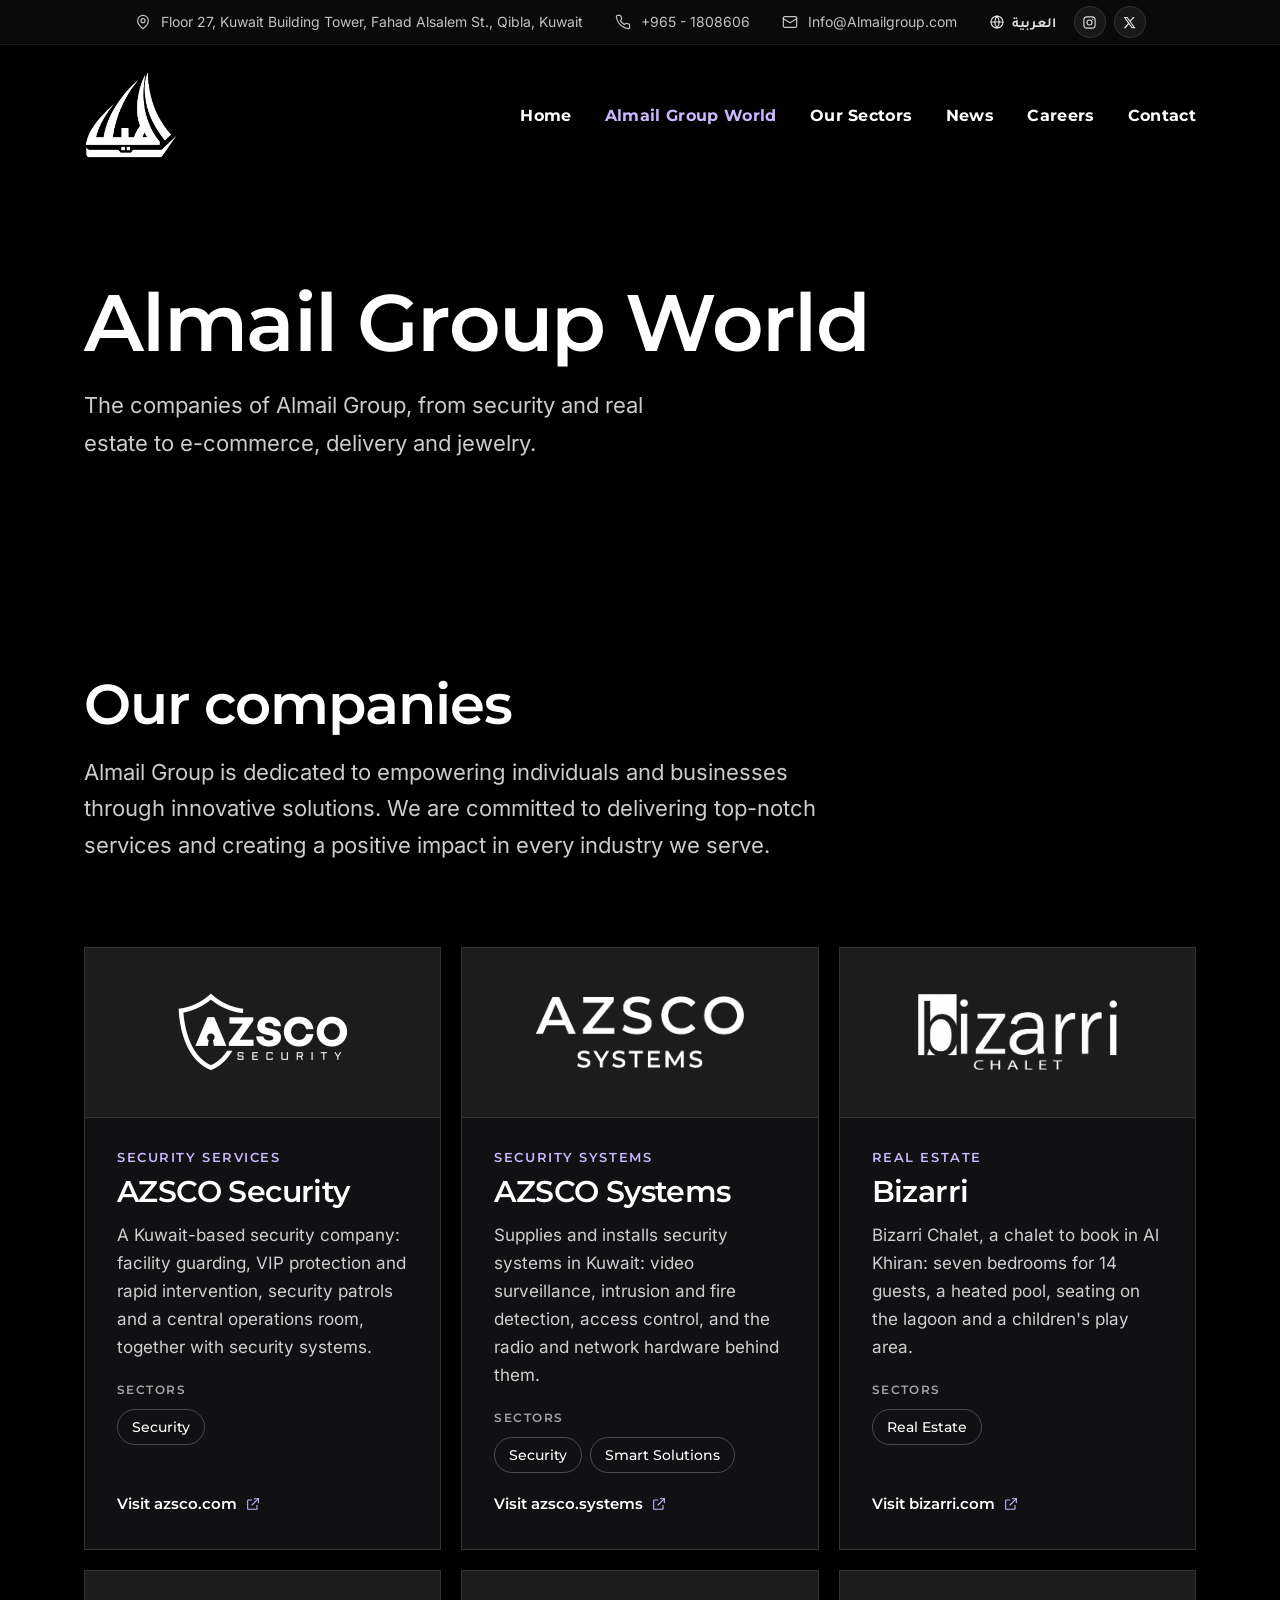
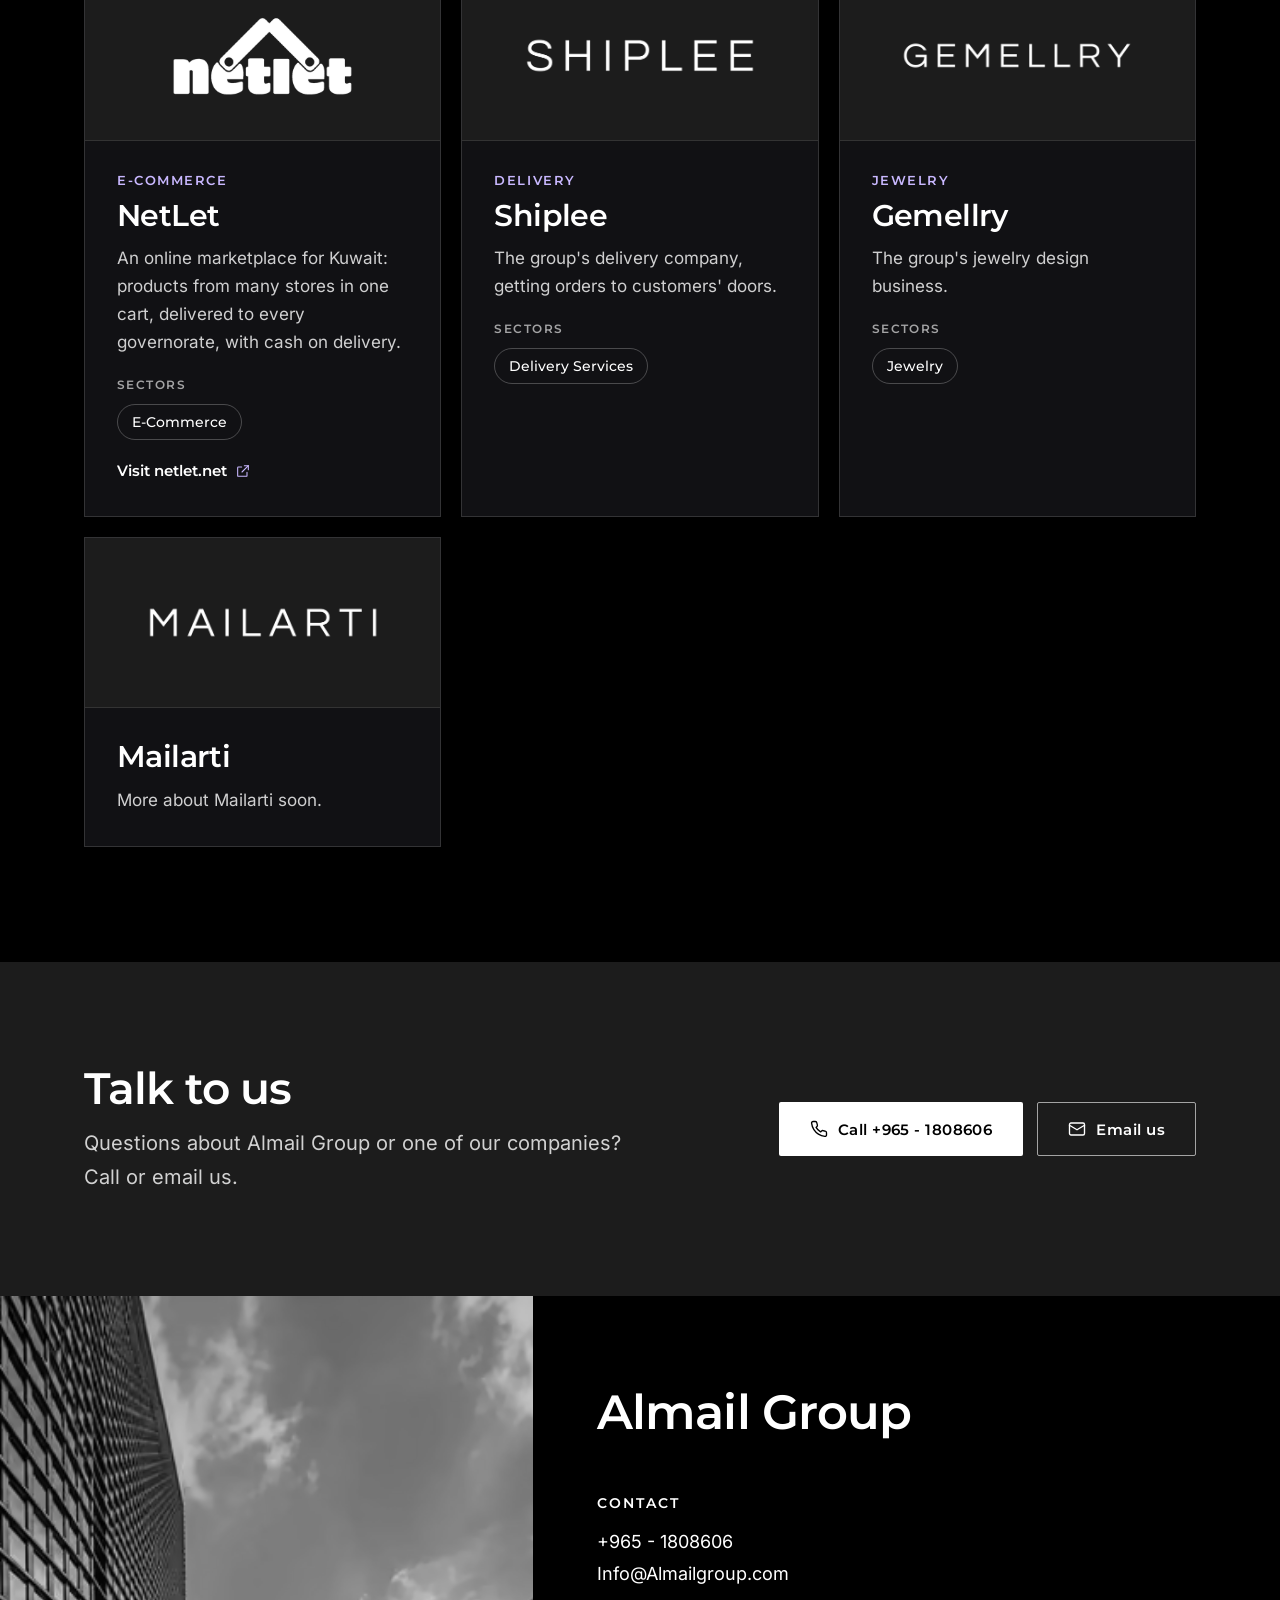
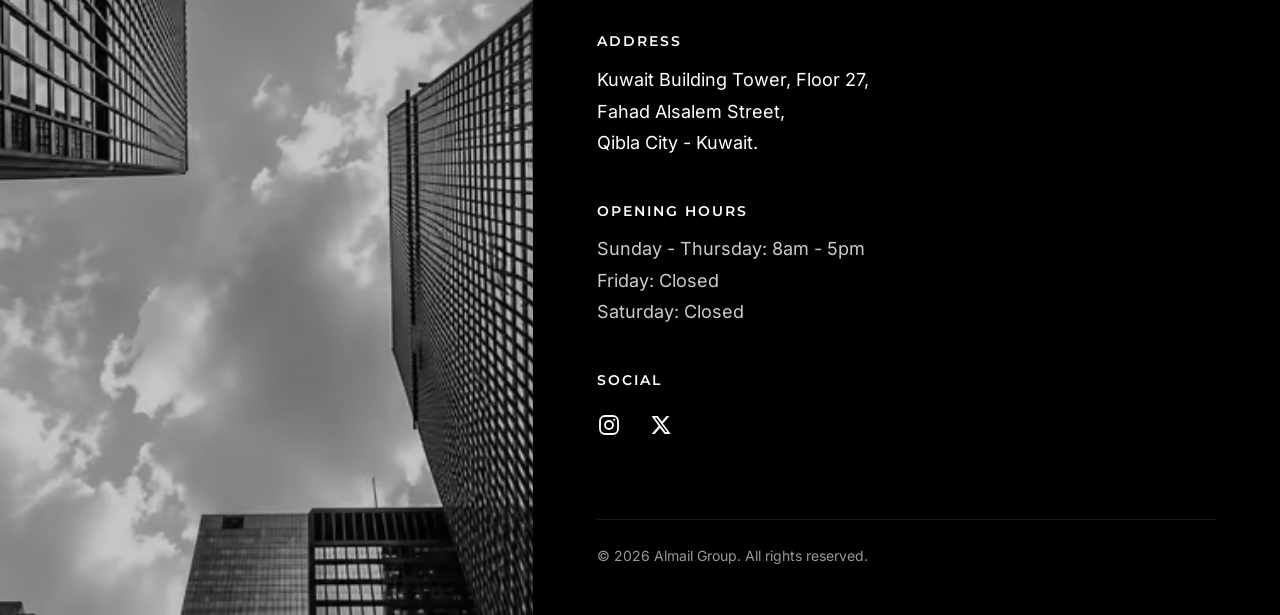
==== almail-group-world/index.html @ bdf28551 "Make the Our Clients background black The logos sat on a charcoal band under a black heading; the ba" ====
<!DOCTYPE html>
<html lang="en">
<head>
<meta charset="utf-8">
<meta name="viewport" content="width=device-width, initial-scale=1">
<title>Almail Group World | Almail Group</title>
<meta name="description" content="The companies of Almail Group: AZSCO Security, AZSCO Systems, Bizarri, NetLet, Shiplee, Gemellry and Mailarti.">
<meta name="theme-color" content="#000000">
<link rel="canonical" href="https://www.almailgroup.com/almail-group-world/">
<link rel="alternate" hreflang="en" href="https://www.almailgroup.com/almail-group-world/">
<link rel="alternate" hreflang="ar" href="https://www.almailgroup.com/ar/almail-group-world/">
<link rel="alternate" hreflang="x-default" href="https://www.almailgroup.com/almail-group-world/">
<meta property="og:type" content="website">
<meta property="og:site_name" content="Almail Group">
<meta property="og:locale" content="en_US">
<meta property="og:locale:alternate" content="ar_KW">
<meta property="og:title" content="Almail Group World | Almail Group">
<meta property="og:description" content="The companies of Almail Group: AZSCO Security, AZSCO Systems, Bizarri, NetLet, Shiplee, Gemellry and Mailarti.">
<meta property="og:url" content="https://www.almailgroup.com/almail-group-world/">
<meta property="og:image" content="https://www.almailgroup.com/assets/img/og-share.jpg?v=f45fd65ebc">
<meta property="og:image:width" content="1200">
<meta property="og:image:height" content="630">
<meta name="twitter:card" content="summary_large_image">
<link rel="icon" type="image/png" sizes="32x32" href="/assets/img/favicon-32.png?v=187c327753">
<link rel="icon" type="image/png" sizes="192x192" href="/assets/img/favicon-192.png?v=b509cb3de9">
<link rel="apple-touch-icon" href="/assets/img/apple-touch-icon.png?v=9ba8148e47">
<link rel="preload" href="/assets/fonts/inter-latin.woff2?v=c0815e503a" as="font" type="font/woff2" crossorigin>
<link rel="preload" href="/assets/fonts/montserrat-latin.woff2?v=a5ec54920b" as="font" type="font/woff2" crossorigin>
<link rel="preload" as="image" type="image/avif" href="/assets/img/photos/about-curved-facade.avif?v=4cd2d05be9" imagesrcset="/assets/img/photos/about-curved-facade-960.avif?v=4e6f09b648 960w, /assets/img/photos/about-curved-facade.avif?v=4cd2d05be9 1672w" imagesizes="100vw" media="not all and (max-width: 640px) and (orientation: portrait)" fetchpriority="high">
<link rel="preload" as="image" type="image/avif" href="/assets/img/photos/about-curved-facade-portrait.avif?v=c316072804" media="(max-width: 640px) and (orientation: portrait)" fetchpriority="high">
<style>
@font-face {
font-family: "Inter";
src: url(/assets/fonts/inter-latin.woff2?v=c0815e503a) format("woff2");
font-weight: 400 600;
font-display: swap;
}
@font-face {
font-family: "Montserrat";
src: url(/assets/fonts/montserrat-latin.woff2?v=a5ec54920b) format("woff2");
font-weight: 100 900;
font-display: swap;
}
@font-face {
font-family: "Inter Fallback";
src: local("Arial"), local("ArialMT"), local("Liberation Sans");
size-adjust: 107.48%;
ascent-override: 90.13%;
descent-override: 22.44%;
line-gap-override: 0%;
}
@font-face {
font-family: "Montserrat Fallback";
src: local("Arial"), local("ArialMT"), local("Liberation Sans");
font-weight: 100 500;
size-adjust: 113.5%;
ascent-override: 85.29%;
descent-override: 22.11%;
line-gap-override: 0%;
}
@font-face {
font-family: "Montserrat Fallback";
src: local("Arial Bold"), local("Arial-BoldMT"), local("Liberation Sans Bold");
font-weight: 600 900;
size-adjust: 107.53%;
ascent-override: 90.02%;
descent-override: 23.34%;
line-gap-override: 0%;
}
@font-face {
font-family: "Cairo";
src: url(/assets/fonts/cairo-arabic.woff2?v=714d40cf07) format("woff2");
font-weight: 200 1000;
font-display: swap;
unicode-range: U+0600-06FF, U+0750-077F, U+0870-08FF, U+200C-200E, U+2010-2011, U+204F, U+2E41, U+FB50-FDFF, U+FE70-FEFC;
}
@font-face {
font-family: "Tajawal";
src: url(/assets/fonts/tajawal-arabic-400.woff2?v=86dcc0150b) format("woff2");
font-weight: 400;
font-display: swap;
unicode-range: U+0600-06FF, U+0750-077F, U+0870-08FF, U+200C-200E, U+2010-2011, U+204F, U+2E41, U+FB50-FDFF, U+FE70-FEFC;
}
@font-face {
font-family: "Tajawal";
src: url(/assets/fonts/tajawal-arabic-700.woff2?v=18fca0c18f) format("woff2");
font-weight: 700;
font-display: swap;
unicode-range: U+0600-06FF, U+0750-077F, U+0870-08FF, U+200C-200E, U+2010-2011, U+204F, U+2E41, U+FB50-FDFF, U+FE70-FEFC;
}
:root {
--black: #000;
--ink: #0a0a0a;
--charcoal: #1c1c1c;
--white: #fff;
--soft: rgba(255, 255, 255, .8);
--lavender: #c9b8ff;
--card: #111114;
--line: rgba(255, 255, 255, .14);
--font-head: "Montserrat", "Montserrat Fallback", "Helvetica Neue", Helvetica, Arial, sans-serif;
--font-nav: var(--font-head);
--font-body: "Inter", "Inter Fallback", "Helvetica Neue", Helvetica, Arial, sans-serif;
--h1: clamp(50px, 9vw, 80px);
--h2: clamp(36px, 6vw, 56px);
--wrap: 1240px;
--gutter: clamp(20px, 5vw, 64px);
--section: clamp(88px, 12vw, 150px);
--ease: cubic-bezier(.2, .7, .2, 1);
}
html[lang="ar"] {
--font-head: "Cairo", "Montserrat", "Montserrat Fallback", Tahoma, "Geeza Pro", sans-serif;
--font-body: "Tajawal", "Inter", "Inter Fallback", Tahoma, "Geeza Pro", sans-serif;
}
*, *::before, *::after { box-sizing: border-box; }
html {
-webkit-text-size-adjust: 100%;
scroll-behavior: smooth;
scroll-padding-top: 80px;
}
body {
margin: 0;
background: var(--black);
color: var(--white);
font: 400 20px/1.7 var(--font-body);
-webkit-font-smoothing: antialiased;
-moz-osx-font-smoothing: grayscale;
}
img { display: block; max-width: 100%; height: auto; }
picture { display: contents; }
a, button { -webkit-tap-highlight-color: rgba(201, 184, 255, .2); }
h1, h2, h3 {
margin: 0;
font-family: var(--font-head);
font-weight: 600;
line-height: 1.12;
letter-spacing: -.02em;
}
h1, h2 { text-wrap: balance; }
h1 { font-size: var(--h1); }
h2 { font-size: var(--h2); }
p { margin: 0; }
a { color: inherit; }
ul { margin: 0; padding: 0; list-style: none; }
address { font-style: normal; }
:focus-visible { outline: 2px solid var(--lavender); outline-offset: 4px; }
.wrap {
width: 100%;
max-width: var(--wrap);
margin-inline: auto;
padding-inline: var(--gutter);
}
.skip-link {
position: absolute;
inset-inline-start: 16px;
top: -60px;
z-index: 100;
padding: 10px 16px;
background: var(--white);
color: var(--black);
font: 600 14px var(--font-nav);
text-decoration: none;
}
.skip-link:focus { top: 16px; }
.has-bg { position: relative; isolation: isolate; overflow: hidden; }
.bg { position: absolute; inset: 0; z-index: -2; }
.bg img { width: 100%; height: 100%; object-fit: cover; }
.has-bg::before {
content: "";
position: absolute;
inset: 0;
z-index: -1;
background: rgba(0, 0, 0, var(--overlay, .6));
}
.site-header {
position: absolute;
top: 0;
left: 0;
right: 0;
z-index: 20;
}
.topbar {
background: var(--ink);
border-bottom: 1px solid rgba(255, 255, 255, .08);
font-size: 14px;
color: rgba(255, 255, 255, .75);
}
.topbar-inner { display: flex; align-items: center; justify-content: center; gap: 32px; min-height: 44px; }
.topbar-contact { display: flex; align-items: center; gap: 32px; }
.topbar-contact li { display: flex; align-items: center; gap: 10px; white-space: nowrap; }
.topbar-contact svg { flex-shrink: 0; width: 16px; height: 16px; }
.topbar-contact a { color: inherit; text-decoration: none; transition: color .25s var(--ease); }
.tb-short { display: none; }
.topbar-social { display: flex; gap: 8px; }
.topbar-social a {
display: inline-flex;
align-items: center;
justify-content: center;
width: 32px;
height: 32px;
border: 1px solid rgba(255, 255, 255, .1);
border-radius: 50%;
background: rgba(255, 255, 255, .06);
color: rgba(255, 255, 255, .85);
transition: color .25s var(--ease), border-color .25s var(--ease);
}
.topbar-social svg { width: 15px; height: 15px; }
.topbar-end { display: flex; align-items: center; gap: 18px; }
.lang-link {
display: inline-flex;
align-items: center;
gap: 7px;
min-height: 32px;
font: 600 14px/1 var(--font-nav);
color: rgba(255, 255, 255, .85);
text-decoration: none;
transition: color .25s var(--ease);
}
.lang-link svg { width: 16px; height: 16px; }
.lang-link[lang="ar"],
.m-lang[lang="ar"],
.not-found-ar { font-family: "Tajawal", Tahoma, "Geeza Pro", sans-serif; }
.header-inner { display: flex; align-items: center; justify-content: space-between; gap: 32px; padding-block: 26px; }
.site-header.is-stuck {
position: fixed;
background: rgba(8, 8, 10, .96);
border-bottom: 1px solid rgba(255, 255, 255, .08);
animation: header-in .35s var(--ease);
}
.site-header.is-stuck .topbar { display: none; }
.site-header.is-stuck .header-inner { padding-block: 10px; }
.site-header.is-stuck .brand-logo { height: 54px; }
@keyframes header-in {
from { transform: translateY(-100%); }
to { transform: none; }
}
.brand { display: inline-flex; flex-shrink: 0; }
.brand-logo { width: auto; height: 88px; }
.nav ul { display: flex; align-items: center; gap: clamp(20px, 2.6vw, 40px); }
.nav-link {
position: relative;
display: inline-block;
padding-block: 8px;
font: 700 16px/1.2 var(--font-nav);
letter-spacing: .02em;
color: var(--white);
text-decoration: none;
white-space: nowrap;
transition: color .25s var(--ease);
}
.nav-link::after {
content: "";
position: absolute;
left: 0;
right: 0;
bottom: 2px;
height: 1px;
background: currentColor;
transform: scaleX(0);
transform-origin: left;
transition: transform .35s var(--ease);
}
.nav-link[aria-current="page"] { color: var(--lavender); }
.header-actions { display: none; align-items: center; gap: 10px; margin-inline-end: -6px; }
.call-btn {
display: inline-flex;
align-items: center;
justify-content: center;
width: 44px;
height: 44px;
border: 1px solid rgba(255, 255, 255, .35);
border-radius: 50%;
color: var(--white);
}
.call-btn svg { width: 20px; height: 20px; }
.call-btn:active { border-color: var(--lavender); color: var(--lavender); }
.burger {
display: none;
position: relative;
width: 44px;
height: 44px;
padding: 0;
border: 0;
background: none;
color: var(--white);
cursor: pointer;
}
.burger span,
.burger span::before,
.burger span::after {
position: absolute;
left: 10px;
width: 24px;
height: 1.5px;
background: currentColor;
content: "";
}
.burger span { top: 50%; }
.burger span::before { left: 0; top: -8px; }
.burger span::after { left: 0; top: 8px; }
.backdrop {
position: fixed;
inset: 0;
z-index: 40;
background: rgba(0, 0, 0, .6);
opacity: 0;
visibility: hidden;
transition: opacity .3s var(--ease), visibility 0s .3s;
}
.backdrop.is-open { opacity: 1; visibility: visible; transition: opacity .3s var(--ease); }
.mobile-nav {
position: fixed;
top: 0;
inset-inline-end: 0;
bottom: 0;
z-index: 50;
display: flex;
flex-direction: column;
width: min(380px, 88vw);
padding: 22px 28px 32px;
background: var(--ink);
overflow-y: auto;
overscroll-behavior: contain;
transform: translateX(100%);
visibility: hidden;
transition: transform .4s var(--ease), visibility 0s .4s;
}
.mobile-nav.is-open { transform: none; visibility: visible; transition: transform .4s var(--ease); }
.mobile-nav-head { display: flex; align-items: center; justify-content: space-between; margin-bottom: 36px; }
.mobile-nav-head .brand-logo { height: 56px; }
.close {
width: 44px;
height: 44px;
padding: 10px;
border: 0;
background: none;
color: var(--white);
cursor: pointer;
}
.close svg { width: 24px; height: 24px; }
.m-link {
display: block;
padding: 14px 0;
border-bottom: 1px solid rgba(255, 255, 255, .1);
font: 700 20px/1.3 var(--font-nav);
color: var(--white);
text-decoration: none;
}
.m-link[aria-current="page"],
.m-link:active { color: var(--lavender); }
.m-lang {
display: flex;
align-items: center;
gap: 10px;
min-height: 52px;
border-bottom: 1px solid rgba(255, 255, 255, .1);
font: 600 18px/1.3 var(--font-nav);
color: var(--soft);
text-decoration: none;
}
.m-lang svg { width: 18px; height: 18px; color: var(--lavender); }
.m-lang:active { color: var(--lavender); }
.m-contact { margin-top: auto; padding-top: 36px; }
.m-call { width: 100%; }
.m-details { display: grid; gap: 2px; margin-top: 18px; font-size: 16px; color: var(--soft); }
.m-details li { display: flex; align-items: center; gap: 12px; }
.m-details svg { flex-shrink: 0; width: 18px; height: 18px; color: var(--lavender); }
.m-details a,
.m-details span { padding-block: 9px; }
.m-details a { color: var(--white); text-decoration: none; }
.m-social { margin-top: 10px; }
.hero {
display: flex;
align-items: center;
min-height: 100vh;
min-height: 100svh;
padding-block: 200px 120px;
}
.hero::before {
background: linear-gradient(90deg, rgba(0, 0, 0, .78) 0%, rgba(0, 0, 0, .58) 42%, rgba(0, 0, 0, .28) 100%);
}
.hero-title { margin-bottom: 28px; }
.hero-actions { display: flex; flex-wrap: wrap; gap: 14px; margin-top: 44px; }
.btn {
display: inline-flex;
align-items: center;
justify-content: center;
min-height: 54px;
padding: 0 30px;
border: 1px solid transparent;
border-radius: 2px;
font: 600 15px/1 var(--font-nav);
letter-spacing: .03em;
text-decoration: none;
transition: background .3s var(--ease), border-color .3s var(--ease), color .3s var(--ease), transform .15s var(--ease);
}
.btn:active { transform: scale(.97); }
.btn { gap: 10px; }
.btn svg { flex-shrink: 0; width: 18px; height: 18px; }
.btn-primary { background: var(--white); color: var(--black); }
.btn-ghost { border-color: rgba(255, 255, 255, .6); color: var(--white); }
.hero-lead {
max-width: 620px;
font-size: 24px;
line-height: 1.55;
color: var(--white);
}
.scroll-cue {
position: absolute;
left: 50%;
bottom: 28px;
width: 44px;
height: 64px;
margin-left: -22px;
padding: 8px 10px;
color: var(--white);
opacity: .85;
}
.scroll-cue svg { width: 24px; height: 48px; animation: nudge 2.4s ease-in-out infinite; }
@keyframes nudge {
0%, 100% { transform: translateY(-4px); }
50% { transform: translateY(6px); }
}
.why { --overlay: .5; padding-block: clamp(110px, 16vw, 200px); }
.why-band {
max-width: 1160px;
padding: clamp(36px, 6vw, 84px);
background: var(--white);
color: var(--black);
}
.why-band h2 { margin-bottom: clamp(28px, 4vw, 44px); }
.why-band h3 { margin-bottom: 16px; font-size: clamp(24px, 3vw, 30px); line-height: 1.25; }
.why-band p { color: #1a1a1a; }
.why-body {
display: grid;
grid-template-columns: minmax(0, 1fr) minmax(0, 1fr);
gap: clamp(32px, 5vw, 72px);
align-items: start;
}
.why-areas { display: grid; grid-template-columns: repeat(2, minmax(0, 1fr)); gap: 12px; }
.why-areas li {
display: flex;
align-items: center;
gap: 14px;
padding: 14px 16px;
border: 1px solid #e6e4ee;
font: 600 16px/1.25 var(--font-head);
color: #111;
}
.why-icon {
display: inline-flex;
flex-shrink: 0;
align-items: center;
justify-content: center;
width: 42px;
height: 42px;
border-radius: 50%;
background: #f1edff;
color: #4c3aa8;
}
.why-icon svg { width: 22px; height: 22px; }
.about { --overlay: .62; padding-block: var(--section); }
.section-head { margin-bottom: clamp(48px, 7vw, 84px); }
.subtitle {
margin-top: 14px;
font-family: var(--font-head);
font-weight: 500;
font-size: clamp(22px, 2.6vw, 28px);
color: var(--soft);
}
.about-head {
display: grid;
grid-template-columns: minmax(0, 1fr) minmax(0, 1fr);
gap: clamp(32px, 6vw, 96px);
align-items: end;
margin-bottom: clamp(48px, 6vw, 72px);
}
.about-head .section-head { margin-bottom: 0; }
.about-text { font-size: 21px; line-height: 1.7; color: var(--white); }
.sub-logos {
--cols: 4;
--gx: 16px;
display: flex;
flex-wrap: wrap;
justify-content: center;
gap: var(--gx);
}
.sub-logos li {
display: flex;
flex: 0 0 calc((100% - (var(--cols) - 1) * var(--gx)) / var(--cols));
height: 150px;
border: 1px solid var(--line);
background: rgba(10, 10, 14, .45);
transition: background .3s var(--ease), border-color .3s var(--ease);
}
.sub-logos a { display: flex; align-items: center; justify-content: center; width: 100%; padding: 26px; }
.sub-logos a:active { background: rgba(255, 255, 255, .06); }
.sub-logos img { width: auto; max-width: 100%; max-height: 84px; object-fit: contain; }
.sectors { --overlay: .55; padding-block: var(--section); }
.sectors-head { max-width: 800px; margin: 0 auto clamp(48px, 7vw, 80px); text-align: center; }
.sectors-head p { margin-top: 24px; font-size: 21px; color: var(--white); }
.sector-list {
display: grid;
grid-template-columns: repeat(2, minmax(0, 1fr));
column-gap: clamp(32px, 6vw, 96px);
max-width: 1120px;
margin-inline: auto;
}
.sector-list li { border-bottom: 1px solid rgba(255, 255, 255, .16); }
.sector-list li:nth-child(-n + 2) { border-top: 1px solid rgba(255, 255, 255, .16); }
.sector-link {
display: flex;
align-items: center;
gap: 22px;
padding: 24px 4px;
font: 500 clamp(26px, 3.2vw, 42px)/1.15 var(--font-head);
color: var(--white);
text-decoration: none;
transition: color .35s var(--ease);
}
.sector-num {
min-width: 2.2em;
font: 600 14px/1 var(--font-nav);
letter-spacing: .1em;
color: var(--lavender);
}
.sector-name { flex: 1; transition: transform .45s var(--ease); }
.sector-arrow {
display: inline-flex;
color: var(--lavender);
opacity: 0;
transform: translateX(-10px);
transition: opacity .35s var(--ease), transform .45s var(--ease);
}
.sector-arrow svg { width: 28px; height: 28px; }
.sector-link:focus-visible,
.sector-link:active { color: var(--lavender); }
.sector-link:focus-visible .sector-name { transform: translateX(6px); }
.sector-link:focus-visible .sector-arrow { opacity: 1; transform: none; }
.logo-grid {
--cols: 4;
--gx: 32px;
display: flex;
flex-wrap: wrap;
justify-content: center;
column-gap: var(--gx);
margin-inline: auto;
}
.logo-grid li {
display: flex;
flex: 0 0 calc((100% - (var(--cols) - 1) * var(--gx)) / var(--cols));
align-items: center;
justify-content: center;
}
.logo-grid img { width: auto; max-width: 100%; object-fit: contain; }
.partners { padding-block: var(--section); background: var(--black); }
.logo-grid--partners {
display: grid;
grid-template-columns: repeat(4, minmax(0, 1fr));
column-gap: 0;
max-width: 1160px;
margin-top: clamp(48px, 6vw, 72px);
border-top: 1px solid rgba(255, 255, 255, .12);
border-inline-start: 1px solid rgba(255, 255, 255, .12);
}
.logo-grid--partners li {
height: 160px;
padding: 28px;
border-inline-end: 1px solid rgba(255, 255, 255, .12);
border-bottom: 1px solid rgba(255, 255, 255, .12);
transition: background .3s var(--ease);
}
.logo-grid--partners img { max-height: 58px; max-width: min(210px, 100%); }
.clients-head { padding-block: clamp(80px, 9vw, 112px) clamp(48px, 6vw, 64px); background: var(--black); text-align: center; }
.divider { display: block; width: 64px; height: 1px; margin: 26px auto 0; background: var(--white); }
.clients-body { padding-block: clamp(8px, 2vw, 24px) clamp(80px, 10vw, 130px); background: var(--black); }
.logo-grid--clients {
--cols: 5;
--gx: clamp(24px, 4vw, 52px);
row-gap: clamp(36px, 4vw, 56px);
max-width: 1160px;
}
.logo-grid--clients li { height: 110px; }
.logo-grid--clients img {
max-height: 84px;
max-width: min(190px, 100%);
opacity: .62;
transition: opacity .35s var(--ease);
}
.quote { --overlay: .58; padding-block: clamp(110px, 14vw, 170px); text-align: center; }
.quote-track { display: grid; }
.quote-slide { grid-area: 1 / 1; transition: opacity .7s var(--ease); }
.quote figure { margin: 0; }
.quote-slide[hidden] { display: block; visibility: hidden; opacity: 0; }
.quote blockquote { margin: 0 auto; max-width: 960px; }
.quote blockquote p { font: 500 clamp(30px, 4.4vw, 48px)/1.25 var(--font-head); text-wrap: balance; }
.quote figcaption { display: flex; flex-direction: column; align-items: center; gap: 4px; margin-top: 36px; }
.quote figcaption::before { content: ""; width: 48px; height: 2px; margin-bottom: 18px; background: var(--lavender); }
.quote-name { font-size: 21px; font-weight: 600; }
.quote-role { font-size: 16px; color: var(--soft); }
.quote-dots { display: flex; justify-content: center; gap: 4px; margin-top: 48px; }
.quote-dot {
position: relative;
width: 24px;
height: 24px;
padding: 0;
border: 0;
background: none;
cursor: pointer;
}
.quote-dot::before {
content: "";
position: absolute;
inset: 8px;
border: 1px solid var(--white);
border-radius: 50%;
transition: background .3s var(--ease);
}
.quote-dot[aria-current="true"]::before { background: var(--white); }
.site-footer { display: grid; grid-template-columns: minmax(0, 5fr) minmax(0, 7fr); background: var(--black); }
.footer-photo { position: relative; min-height: 100%; }
.footer-photo img { position: absolute; inset: 0; width: 100%; height: 100%; object-fit: cover; filter: grayscale(1) brightness(.78); }
.footer-panel { padding: clamp(56px, 7vw, 100px) clamp(28px, 5vw, 80px) clamp(32px, 4vw, 48px); }
.footer-title { margin-bottom: clamp(36px, 5vw, 56px); font-size: clamp(34px, 4.4vw, 48px); }
.footer-grid { display: grid; grid-template-columns: repeat(auto-fit, minmax(290px, 1fr)); gap: 44px clamp(24px, 4vw, 56px); }
.footer-legal {
margin-top: clamp(48px, 6vw, 72px);
padding-top: 24px;
border-top: 1px solid rgba(255, 255, 255, .1);
font-size: 14px;
color: rgba(255, 255, 255, .6);
}
.footer-grid h3 {
margin-bottom: 14px;
font: 600 14px/1.2 var(--font-nav);
letter-spacing: .14em;
text-transform: uppercase;
}
.footer-grid p,
.footer-grid address,
.footer-contact { font-size: 18px; line-height: 1.75; color: var(--soft); }
.footer-grid a { color: var(--white); text-decoration: none; }
.social { display: flex; gap: 8px; margin-inline-start: -10px; }
.social a { display: inline-flex; width: 44px; height: 44px; padding: 10px; color: var(--white); transition: color .25s var(--ease); }
.social svg { width: 24px; height: 24px; }
.page-hero {
--overlay: .62;
display: flex;
align-items: flex-end;
min-height: 62vh;
padding-block: 230px clamp(64px, 8vw, 96px);
}
.page-lead { max-width: 620px; margin-top: 20px; font-size: 22px; color: var(--soft); }
.page-section { padding-block: clamp(72px, 9vw, 120px); background: var(--black); }
.page-section--alt { border-block: 1px solid rgba(255, 255, 255, .06); background: var(--ink); }
.lead-text { max-width: 760px; margin-top: 18px; font-size: clamp(19px, 1.9vw, 22px); line-height: 1.65; color: var(--soft); }
.page-intro { margin: 0 0 clamp(40px, 5vw, 64px); color: var(--white); }
.icon-badge {
display: inline-flex;
flex-shrink: 0;
align-items: center;
justify-content: center;
width: 52px;
height: 52px;
border-radius: 50%;
background: rgba(201, 184, 255, .12);
color: var(--lavender);
}
.icon-badge svg { width: 24px; height: 24px; }
.company-card,
.sector-card,
.item-card,
.contact-card,
.empty-note,
.side-note,
.steps > li,
.online-card { border: 1px solid var(--line); background: var(--card); }
.company-card,
.sector-card { scroll-margin-top: 100px; transition: border-color .4s var(--ease); }
.company-card:target,
.sector-card:target { border-color: var(--lavender); }
.chips-label { margin-top: 22px; font: 600 12px/1.2 var(--font-nav); letter-spacing: .12em; text-transform: uppercase; color: rgba(255, 255, 255, .62); }
.chips { display: flex; flex-wrap: wrap; gap: 8px; margin-top: 10px; }
.chip {
display: inline-flex;
align-items: center;
min-height: 36px;
padding: 0 14px;
border: 1px solid rgba(255, 255, 255, .24);
border-radius: 999px;
font: 500 14px/1.2 var(--font-nav);
color: var(--white);
text-decoration: none;
transition: border-color .25s var(--ease), color .25s var(--ease);
}
a.chip:active { border-color: var(--lavender); color: var(--lavender); }
.company-grid { display: grid; grid-template-columns: repeat(auto-fill, minmax(min(100%, 340px), 1fr)); gap: 20px; }
.company-card { display: flex; flex-direction: column; }
.company-logo {
display: flex;
align-items: center;
justify-content: center;
height: 170px;
padding: 32px;
border-bottom: 1px solid rgba(255, 255, 255, .1);
background: var(--charcoal);
}
.company-logo img { width: auto; max-width: min(240px, 100%); max-height: 84px; object-fit: contain; }
.company-body { display: flex; flex: 1; flex-direction: column; align-items: flex-start; padding: clamp(24px, 3vw, 32px); }
.company-field { margin-bottom: 10px; font: 600 13px/1.2 var(--font-nav); letter-spacing: .12em; text-transform: uppercase; color: var(--lavender); }
.company-body h3 { font-size: clamp(26px, 2.6vw, 30px); }
.company-text { margin-top: 12px; font-size: 17px; line-height: 1.65; color: var(--soft); }
.company-link {
display: inline-flex;
align-items: center;
gap: 8px;
min-height: 44px;
margin-top: auto;
padding-top: 18px;
font: 600 15px/1.2 var(--font-nav);
color: var(--white);
text-decoration: none;
}
.company-link svg { width: 16px; height: 16px; color: var(--lavender); }
.sector-cards { display: grid; grid-template-columns: repeat(2, minmax(0, 1fr)); gap: 20px; }
.sector-card { padding: clamp(28px, 3.4vw, 44px); }
.sector-card-top { display: flex; align-items: center; justify-content: space-between; margin-bottom: 26px; }
.sector-card h2 { font-size: clamp(28px, 3vw, 36px); }
.sector-text { margin-top: 12px; font-size: 18px; line-height: 1.65; color: var(--soft); }
.news-layout { display: grid; grid-template-columns: minmax(0, 1fr) 320px; gap: clamp(32px, 5vw, 64px); align-items: start; }
.item-list { display: grid; gap: 20px; }
.item-card { padding: clamp(28px, 3.4vw, 44px); }
.item-meta { display: block; margin-bottom: 14px; font: 600 14px/1.3 var(--font-nav); letter-spacing: .06em; color: var(--lavender); }
.item-card h2,
.item-card h3 { margin-bottom: 14px; font-size: clamp(26px, 3vw, 34px); }
.item-card p { color: var(--soft); }
.item-card p + p { margin-top: 14px; }
.item-card .btn { margin-top: 24px; }
.side-note { padding: 28px; }
.side-note h2 { margin-bottom: 12px; font-size: 22px; }
.side-note p { font-size: 17px; color: var(--soft); }
.side-note p + p { margin-top: 12px; }
.side-note a { color: var(--white); }
.side-note .social { margin-top: 10px; }
.empty-note { max-width: 760px; padding: clamp(24px, 3vw, 36px); font-size: 19px; color: var(--soft); }
.steps { display: grid; grid-template-columns: repeat(3, minmax(0, 1fr)); gap: 20px; margin: clamp(36px, 5vw, 56px) 0 0; padding: 0; list-style: none; }
.steps > li { display: flex; flex-direction: column; align-items: flex-start; padding: clamp(28px, 3vw, 36px); }
.step-num {
display: inline-flex;
align-items: center;
justify-content: center;
width: 44px;
height: 44px;
margin-bottom: 22px;
border: 1px solid var(--lavender);
border-radius: 50%;
font: 600 17px/1 var(--font-nav);
color: var(--lavender);
}
.steps h3 { margin-bottom: 10px; font-size: 24px; }
.steps p { font-size: 17px; color: var(--soft); }
.steps p a { color: var(--white); }
.steps .chips { margin-top: 18px; }
.steps .btn { margin-top: 24px; }
.contact-cards { display: grid; grid-template-columns: repeat(4, minmax(0, 1fr)); gap: 20px; }
.contact-card { display: flex; flex-direction: column; align-items: flex-start; padding: clamp(26px, 3vw, 34px); }
.contact-card h2 { margin: 22px 0 10px; font-size: 24px; }
.contact-card p,
.contact-card address { margin-bottom: 24px; font-size: 17px; line-height: 1.7; color: var(--soft); }
.contact-card p a { color: var(--white); text-decoration: none; overflow-wrap: anywhere; }
.contact-card .btn { margin-top: auto; }
.hours { width: 100%; font-size: 16px; color: var(--soft); }
.hours li { display: flex; flex-wrap: wrap; justify-content: space-between; gap: 4px 12px; padding-block: 9px; border-bottom: 1px solid rgba(255, 255, 255, .08); }
.hours li span:last-child { color: var(--white); }
.online-list { display: grid; grid-template-columns: repeat(auto-fill, minmax(min(100%, 240px), 1fr)); gap: 20px; }
.online-card {
display: flex;
flex-direction: column;
align-items: flex-start;
gap: 6px;
height: 100%;
padding: 28px;
color: var(--white);
text-decoration: none;
transition: border-color .3s var(--ease);
}
.online-card:active { border-color: var(--lavender); }
.online-logo { display: flex; align-items: center; height: 64px; margin-bottom: 14px; }
.online-logo img { width: auto; max-width: 200px; max-height: 56px; object-fit: contain; }
.online-name { font: 600 22px/1.2 var(--font-head); }
.online-url { display: inline-flex; align-items: center; gap: 8px; font-size: 16px; color: var(--lavender); }
.online-url svg { width: 15px; height: 15px; }
.cta-band { padding-block: clamp(64px, 8vw, 104px); background: var(--charcoal); }
.cta-inner { display: flex; flex-wrap: wrap; align-items: center; justify-content: space-between; gap: 28px 48px; }
.cta-band h2 { font-size: clamp(32px, 4vw, 44px); }
.cta-band p { max-width: 560px; margin-top: 12px; color: var(--soft); }
.cta-actions { display: flex; flex-wrap: wrap; gap: 14px; }
.text-link { color: var(--white); font: 600 17px var(--font-nav); text-underline-offset: 5px; }
@media (hover: hover) {
.topbar-contact a:hover,
.lang-link:hover { color: var(--white); }
.topbar-social a:hover { color: var(--lavender); border-color: rgba(201, 184, 255, .45); }
.nav-link:hover::after { transform: scaleX(1); }
.btn-primary:hover { background: var(--lavender); }
.btn-ghost:hover { border-color: var(--white); background: rgba(255, 255, 255, .1); }
.scroll-cue:hover { opacity: 1; }
.sub-logos li:hover { border-color: rgba(255, 255, 255, .32); background: rgba(10, 10, 14, .62); }
.sector-link:hover { color: var(--lavender); }
.sector-link:hover .sector-name { transform: translateX(6px); }
.sector-link:hover .sector-arrow { opacity: 1; transform: none; }
.logo-grid--partners li:hover { background: rgba(255, 255, 255, .04); }
.logo-grid--clients li:hover img { opacity: 1; }
.footer-grid a:hover { text-decoration: underline; text-underline-offset: 4px; }
.social a:hover { color: var(--lavender); }
a.chip:hover { border-color: var(--lavender); color: var(--lavender); }
.company-link:hover { color: var(--lavender); }
.online-card:hover { border-color: rgba(201, 184, 255, .6); }
.contact-card p a:hover,
.side-note a:hover,
.steps p a:hover { text-decoration: underline; text-underline-offset: 4px; }
}
[dir="rtl"] * { letter-spacing: 0 !important; }
[dir="rtl"] [dir="ltr"],
[dir="rtl"] [dir="ltr"] * { letter-spacing: normal !important; }
[dir="rtl"] h1,
[dir="rtl"] h2 { line-height: 1.35; }
[dir="rtl"] h3 { line-height: 1.45; }
[dir="rtl"] .quote blockquote p { line-height: 1.45; }
[dir="rtl"] .nav-link::after { transform-origin: right; }
[dir="rtl"] .mobile-nav { transform: translateX(-100%); }
[dir="rtl"] .mobile-nav.is-open { transform: none; }
[dir="rtl"] .sector-arrow { transform: translateX(10px); }
[dir="rtl"] .sector-arrow svg,
[dir="rtl"] .company-link svg,
[dir="rtl"] .online-url svg { transform: scaleX(-1); }
[dir="rtl"] .sector-link:focus-visible .sector-name { transform: translateX(-6px); }
@media (hover: hover) {
[dir="rtl"] .sector-link:hover .sector-name { transform: translateX(-6px); }
}
@media (min-width: 901px) {
[dir="rtl"] .hero::before {
background: linear-gradient(270deg, rgba(0, 0, 0, .78) 0%, rgba(0, 0, 0, .58) 42%, rgba(0, 0, 0, .28) 100%);
}
}
.js .reveal {
opacity: 0;
transform: translateY(26px);
transition: opacity .9s var(--ease), transform .9s var(--ease);
}
.js .reveal.is-in { opacity: 1; transform: none; }
@media (max-width: 1200px) {
.tb-long { display: none; }
.tb-short { display: inline; }
.contact-cards { grid-template-columns: repeat(2, minmax(0, 1fr)); }
}
@media (max-width: 1080px) {
.nav { display: none; }
.header-actions { display: flex; }
.burger { display: block; }
.logo-grid--clients { --cols: 4; }
}
@media (max-width: 860px) {
.topbar-contact .tb-address,
.topbar-contact .tb-email { display: none; }
.topbar-inner { justify-content: space-between; min-height: 40px; }
}
@media (max-width: 900px) {
.hero::before { background: rgba(0, 0, 0, .6); }
.why-body { grid-template-columns: 1fr; }
.about-head { grid-template-columns: 1fr; align-items: start; }
.about-text { max-width: 640px; }
.sub-logos { --cols: 3; }
.sector-list { grid-template-columns: 1fr; }
.sector-list li:nth-child(2) { border-top: 0; }
.logo-grid--partners { grid-template-columns: repeat(2, minmax(0, 1fr)); }
.logo-grid--clients { --cols: 3; }
.site-footer { grid-template-columns: 1fr; }
.footer-photo { height: 280px; }
.sector-cards,
.news-layout,
.steps { grid-template-columns: 1fr; }
}
@media (max-width: 640px) {
body { font-size: 18px; }
.header-inner { padding-block: 18px; }
.brand-logo { height: 60px; }
.site-header.is-stuck .header-inner { padding-block: 8px; }
.site-header.is-stuck .brand-logo { height: 46px; }
.hero { padding-block: 160px 110px; }
.hero-lead { font-size: 19px; }
.hero-actions { margin-top: 32px; }
.btn { padding: 0 20px; }
.hero-actions .btn,
.cta-actions .btn { flex: 1 1 auto; }
.cta-actions { width: 100%; }
.contact-card .btn,
.steps .btn,
.item-card .btn { align-self: stretch; }
.page-hero { min-height: 56vh; padding-block: 190px 56px; }
.page-lead { font-size: 19px; }
.contact-cards { grid-template-columns: 1fr; }
.company-logo { height: 140px; }
.why .bg img { object-position: 22% center; }
.why-areas li { flex-direction: column; align-items: flex-start; gap: 10px; padding: 14px; font-size: 15px; }
.why-icon { width: 38px; height: 38px; }
.sectors-head { text-align: start; }
.sector-link { gap: 16px; padding: 18px 2px; }
.sector-arrow svg { width: 22px; height: 22px; }
.sub-logos { --cols: 2; --gx: 12px; }
.sub-logos li { height: 112px; }
.sub-logos a { padding: 18px; }
.sub-logos img { max-height: 60px; }
.logo-grid--partners li { height: 112px; padding: 18px; }
.logo-grid--partners img { max-height: 44px; }
.logo-grid--clients { --cols: 3; --gx: 18px; row-gap: 22px; }
.logo-grid--clients li { height: 76px; }
.logo-grid--clients img { max-height: 60px; opacity: .8; }
.clients-head { padding-block: 72px 40px; }
.clients-body { padding-block: 8px 64px; }
.footer-photo { height: 220px; }
.footer-grid { gap: 32px; }
.js .reveal { transform: translateY(16px); transition-duration: .6s; }
}
@media (max-width: 420px) {
.footer-grid { grid-template-columns: 1fr; }
.header-actions { gap: 6px; }
.sector-link { font-size: 24px; }
.sector-arrow { display: none; }
}
@media (max-width: 400px) {
.topbar-social { display: none; }
}
@media (max-width: 359px) {
.logo-grid--clients { --cols: 2; }
}
@media (pointer: coarse) {
.topbar-contact a { padding-block: 10px; }
.lang-link { min-height: 44px; }
.topbar-social { gap: 12px; }
.topbar-social a { position: relative; }
.topbar-social a::after { content: ""; position: absolute; inset: -6px; }
.footer-contact a,
.contact-card p a { display: inline-block; padding-block: 7px; }
a.chip { min-height: 44px; }
}
@media (prefers-reduced-motion: reduce) {
html { scroll-behavior: auto; }
*, *::before, *::after { animation: none !important; transition: none !important; }
.js .reveal { opacity: 1; transform: none; }
}
</style>
<script>document.documentElement.classList.add('js')</script>
</head>
<body>
<a class="skip-link" href="#main">Skip to content</a>

<header class="site-header">
  <div class="topbar">
    <div class="wrap topbar-inner">
      <ul class="topbar-contact">
        <li class="tb-address"><svg viewBox="0 0 24 24" fill="none" stroke="currentColor" stroke-width="1.8" stroke-linecap="round" stroke-linejoin="round" aria-hidden="true"><path d="M20 10c0 6-8 12-8 12s-8-6-8-12a8 8 0 0 1 16 0z"/><circle cx="12" cy="10" r="3"/></svg><a href="https://www.google.com/maps/search/?api=1&query=Kuwait+Building+Tower%2C+Fahad+Al+Salem+Street%2C+Qibla%2C+Kuwait" target="_blank" rel="noopener noreferrer"><span class="tb-long">Floor 27, Kuwait Building Tower, Fahad Alsalem St., Qibla, Kuwait</span><span class="tb-short">Kuwait Building Tower, Qibla</span></a></li>
        <li><svg viewBox="0 0 24 24" fill="none" stroke="currentColor" stroke-width="1.8" stroke-linecap="round" stroke-linejoin="round" aria-hidden="true"><path d="M22 16.9v3a2 2 0 0 1-2.2 2 19.8 19.8 0 0 1-8.6-3.1 19.5 19.5 0 0 1-6-6A19.8 19.8 0 0 1 2.1 4.2 2 2 0 0 1 4.1 2h3a2 2 0 0 1 2 1.7c.1 1 .4 1.9.7 2.8a2 2 0 0 1-.5 2.1L8.1 9.9a16 16 0 0 0 6 6l1.3-1.2a2 2 0 0 1 2.1-.5c.9.3 1.8.6 2.8.7a2 2 0 0 1 1.7 2z"/></svg><a href="tel:+9651808606">+965 - 1808606</a></li>
        <li class="tb-email"><svg viewBox="0 0 24 24" fill="none" stroke="currentColor" stroke-width="1.8" stroke-linecap="round" stroke-linejoin="round" aria-hidden="true"><rect x="2" y="4" width="20" height="16" rx="2"/><path d="m2 7 10 6 10-6"/></svg><a href="mailto:info@almailgroup.com">Info@Almailgroup.com</a></li>
      </ul>
      <div class="topbar-end">
        <a class="lang-link" href="/ar/almail-group-world/" hreflang="ar" lang="ar"><svg viewBox="0 0 24 24" fill="none" stroke="currentColor" stroke-width="1.8" stroke-linecap="round" stroke-linejoin="round" aria-hidden="true"><circle cx="12" cy="12" r="9"/><path d="M3 12h18"/><path d="M12 3a14 14 0 0 1 0 18a14 14 0 0 1 0-18z"/></svg><span>العربية</span></a>
        <ul class="topbar-social">
        <li><a href="#" aria-label="Almail Group on Instagram"><svg viewBox="0 0 24 24" fill="none" stroke="currentColor" stroke-width="1.8" aria-hidden="true"><rect x="3" y="3" width="18" height="18" rx="5"/><circle cx="12" cy="12" r="4"/><circle cx="17.2" cy="6.8" r="1.1" fill="currentColor" stroke="none"/></svg></a></li>
        <li><a href="#" aria-label="Almail Group on X"><svg viewBox="0 0 24 24" fill="currentColor" aria-hidden="true"><path d="M17.5 3h3l-6.6 7.5L21.7 21h-6l-4.7-6.1L5.6 21h-3l7-8L2.6 3h6.1l4.2 5.6zm-1 16h1.7L7.6 4.7H5.8z"/></svg></a></li>
        </ul>
      </div>
    </div>
  </div>
  <div class="wrap header-inner">
    <a class="brand" href="/"><picture><source type="image/webp" srcset="/assets/img/logos/logo-almail-group-white.webp?v=34bf390e7f"><img class="brand-logo" src="/assets/img/logos/logo-almail-group-white.png?v=b50996f75e" alt="Almail Group" width="341" height="320" fetchpriority="high" decoding="async"></picture></a>
    <nav class="nav" aria-label="Main">
      <ul>
        <li><a class="nav-link" href="/">Home</a></li>
        <li><a class="nav-link" href="/almail-group-world/" aria-current="page">Almail Group World</a></li>
        <li><a class="nav-link" href="/our-sectors/">Our Sectors</a></li>
        <li><a class="nav-link" href="/news/">News</a></li>
        <li><a class="nav-link" href="/careers/">Careers</a></li>
        <li><a class="nav-link" href="/contact/">Contact</a></li>
      </ul>
    </nav>
    <div class="header-actions">
      <a class="call-btn" href="tel:+9651808606" aria-label="Call Almail Group on +965 - 1808606"><svg viewBox="0 0 24 24" fill="none" stroke="currentColor" stroke-width="1.8" stroke-linecap="round" stroke-linejoin="round" aria-hidden="true"><path d="M22 16.9v3a2 2 0 0 1-2.2 2 19.8 19.8 0 0 1-8.6-3.1 19.5 19.5 0 0 1-6-6A19.8 19.8 0 0 1 2.1 4.2 2 2 0 0 1 4.1 2h3a2 2 0 0 1 2 1.7c.1 1 .4 1.9.7 2.8a2 2 0 0 1-.5 2.1L8.1 9.9a16 16 0 0 0 6 6l1.3-1.2a2 2 0 0 1 2.1-.5c.9.3 1.8.6 2.8.7a2 2 0 0 1 1.7 2z"/></svg></a>
      <button class="burger" type="button" aria-label="Open menu" aria-expanded="false" aria-controls="mobile-nav"><span></span></button>
    </div>
  </div>
</header>

<div class="backdrop" aria-hidden="true"></div>
<nav class="mobile-nav" id="mobile-nav" aria-label="Main">
  <div class="mobile-nav-head">
    <a class="brand" href="/"><picture><source type="image/webp" srcset="/assets/img/logos/logo-almail-group-white.webp?v=34bf390e7f"><img class="brand-logo" src="/assets/img/logos/logo-almail-group-white.png?v=b50996f75e" alt="Almail Group" width="341" height="320" decoding="async"></picture></a>
    <button class="close" type="button" aria-label="Close menu"><svg viewBox="0 0 24 24" fill="none" stroke="currentColor" stroke-width="1.6" stroke-linecap="round" aria-hidden="true"><path d="M18 6 6 18"/><path d="m6 6 12 12"/></svg></button>
  </div>
  <ul>
        <li><a class="m-link" href="/">Home</a></li>
        <li><a class="m-link" href="/almail-group-world/" aria-current="page">Almail Group World</a></li>
        <li><a class="m-link" href="/our-sectors/">Our Sectors</a></li>
        <li><a class="m-link" href="/news/">News</a></li>
        <li><a class="m-link" href="/careers/">Careers</a></li>
        <li><a class="m-link" href="/contact/">Contact</a></li>
  </ul>
  <a class="m-lang" href="/ar/almail-group-world/" hreflang="ar" lang="ar"><svg viewBox="0 0 24 24" fill="none" stroke="currentColor" stroke-width="1.8" stroke-linecap="round" stroke-linejoin="round" aria-hidden="true"><circle cx="12" cy="12" r="9"/><path d="M3 12h18"/><path d="M12 3a14 14 0 0 1 0 18a14 14 0 0 1 0-18z"/></svg><span>العربية</span></a>
  <div class="m-contact">
    <a class="btn btn-primary m-call" href="tel:+9651808606"><svg viewBox="0 0 24 24" fill="none" stroke="currentColor" stroke-width="1.8" stroke-linecap="round" stroke-linejoin="round" aria-hidden="true"><path d="M22 16.9v3a2 2 0 0 1-2.2 2 19.8 19.8 0 0 1-8.6-3.1 19.5 19.5 0 0 1-6-6A19.8 19.8 0 0 1 2.1 4.2 2 2 0 0 1 4.1 2h3a2 2 0 0 1 2 1.7c.1 1 .4 1.9.7 2.8a2 2 0 0 1-.5 2.1L8.1 9.9a16 16 0 0 0 6 6l1.3-1.2a2 2 0 0 1 2.1-.5c.9.3 1.8.6 2.8.7a2 2 0 0 1 1.7 2z"/></svg><span>Call +965 - 1808606</span></a>
    <ul class="m-details">
      <li><svg viewBox="0 0 24 24" fill="none" stroke="currentColor" stroke-width="1.8" stroke-linecap="round" stroke-linejoin="round" aria-hidden="true"><rect x="2" y="4" width="20" height="16" rx="2"/><path d="m2 7 10 6 10-6"/></svg><a href="mailto:info@almailgroup.com">Info@Almailgroup.com</a></li>
      <li><svg viewBox="0 0 24 24" fill="none" stroke="currentColor" stroke-width="1.8" stroke-linecap="round" stroke-linejoin="round" aria-hidden="true"><path d="M20 10c0 6-8 12-8 12s-8-6-8-12a8 8 0 0 1 16 0z"/><circle cx="12" cy="10" r="3"/></svg><a href="https://www.google.com/maps/search/?api=1&query=Kuwait+Building+Tower%2C+Fahad+Al+Salem+Street%2C+Qibla%2C+Kuwait" target="_blank" rel="noopener noreferrer">Kuwait Building Tower, Qibla</a></li>
      <li><svg viewBox="0 0 24 24" fill="none" stroke="currentColor" stroke-width="1.8" stroke-linecap="round" stroke-linejoin="round" aria-hidden="true"><circle cx="12" cy="12" r="9"/><path d="M12 7v5l3 2"/></svg><span>Sunday - Thursday: 8am - 5pm</span></li>
    </ul>
    <ul class="social m-social">
      <li><a href="#" aria-label="Almail Group on Instagram"><svg viewBox="0 0 24 24" fill="none" stroke="currentColor" stroke-width="1.8" aria-hidden="true"><rect x="3" y="3" width="18" height="18" rx="5"/><circle cx="12" cy="12" r="4"/><circle cx="17.2" cy="6.8" r="1.1" fill="currentColor" stroke="none"/></svg></a></li>
        <li><a href="#" aria-label="Almail Group on X"><svg viewBox="0 0 24 24" fill="currentColor" aria-hidden="true"><path d="M17.5 3h3l-6.6 7.5L21.7 21h-6l-4.7-6.1L5.6 21h-3l7-8L2.6 3h6.1l4.2 5.6zm-1 16h1.7L7.6 4.7H5.8z"/></svg></a></li>
    </ul>
  </div>
</nav>
<main id="main">

<section class="page-hero has-bg">
  <div class="bg" aria-hidden="true"><picture><source media="(max-width: 640px) and (orientation: portrait)" type="image/avif" srcset="/assets/img/photos/about-curved-facade-portrait.avif?v=c316072804"><source type="image/avif" srcset="/assets/img/photos/about-curved-facade-960.avif?v=4e6f09b648 960w, /assets/img/photos/about-curved-facade.avif?v=4cd2d05be9 1672w" sizes="100vw"><img src="/assets/img/photos/about-curved-facade.jpg?v=d2699abae2" alt="" width="1672" height="941" srcset="/assets/img/photos/about-curved-facade-960.jpg?v=059c07b883 960w, /assets/img/photos/about-curved-facade.jpg?v=d2699abae2 1672w" sizes="100vw" fetchpriority="high" decoding="async"></picture></div>
  <div class="wrap">
    <h1>Almail Group World</h1>
    <p class="page-lead">The companies of Almail Group, from security and real estate to e-commerce, delivery and jewelry.</p>
  </div>
</section>

<section class="page-section" aria-labelledby="companies-title">
  <div class="wrap">
    <div class="section-head reveal">
      <h2 id="companies-title">Our companies</h2>
      <p class="lead-text">Almail Group is dedicated to empowering individuals and businesses through innovative solutions. We are committed to delivering top-notch services and creating a positive impact in every industry we serve.</p>
    </div>
    <div class="company-grid">
      <article class="company-card reveal" id="azsco-security">
        <div class="company-logo"><picture><source type="image/webp" srcset="/assets/img/logos/logo-azsco-security.webp?v=f27b55e10a"><img src="/assets/img/logos/logo-azsco-security.png?v=6d0af0daa8" alt="" width="352" height="168" loading="lazy" decoding="async"></picture></div>
        <div class="company-body">
          <p class="company-field">Security services</p>
          <h3>AZSCO Security</h3>
          <p class="company-text">A Kuwait-based security company: facility guarding, VIP protection and rapid intervention, security patrols and a central operations room, together with security systems.</p>
          <p class="chips-label">Sectors</p><ul class="chips"><li><a class="chip" href="/our-sectors/#security">Security</a></li></ul>
          <a class="company-link" href="https://azsco.com" target="_blank" rel="noopener noreferrer"><span>Visit <bdi>azsco.com</bdi></span><svg viewBox="0 0 24 24" fill="none" stroke="currentColor" stroke-width="1.6" stroke-linecap="round" stroke-linejoin="round" aria-hidden="true"><path d="M14 4h6v6"/><path d="M20 4 10.5 13.5"/><path d="M18 14v5a1 1 0 0 1-1 1H5a1 1 0 0 1-1-1V7a1 1 0 0 1 1-1h5"/></svg></a>
        </div>
      </article>
      <article class="company-card reveal" id="azsco-systems">
        <div class="company-logo"><picture><source type="image/webp" srcset="/assets/img/logos/logo-azsco-systems.webp?v=147b8efc41"><img src="/assets/img/logos/logo-azsco-systems.png?v=9a5d7dc999" alt="" width="503" height="192" loading="lazy" decoding="async"></picture></div>
        <div class="company-body">
          <p class="company-field">Security systems</p>
          <h3>AZSCO Systems</h3>
          <p class="company-text">Supplies and installs security systems in Kuwait: video surveillance, intrusion and fire detection, access control, and the radio and network hardware behind them.</p>
          <p class="chips-label">Sectors</p><ul class="chips"><li><a class="chip" href="/our-sectors/#security">Security</a></li><li><a class="chip" href="/our-sectors/#smart-solutions">Smart Solutions</a></li></ul>
          <a class="company-link" href="https://azsco.systems" target="_blank" rel="noopener noreferrer"><span>Visit <bdi>azsco.systems</bdi></span><svg viewBox="0 0 24 24" fill="none" stroke="currentColor" stroke-width="1.6" stroke-linecap="round" stroke-linejoin="round" aria-hidden="true"><path d="M14 4h6v6"/><path d="M20 4 10.5 13.5"/><path d="M18 14v5a1 1 0 0 1-1 1H5a1 1 0 0 1-1-1V7a1 1 0 0 1 1-1h5"/></svg></a>
        </div>
      </article>
      <article class="company-card reveal" id="bizarri">
        <div class="company-logo"><picture><source type="image/webp" srcset="/assets/img/logos/logo-bizarri.webp?v=2903e10004"><img src="/assets/img/logos/logo-bizarri.png?v=b1b7ca46dc" alt="" width="520" height="211" loading="lazy" decoding="async"></picture></div>
        <div class="company-body">
          <p class="company-field">Real estate</p>
          <h3>Bizarri</h3>
          <p class="company-text">Bizarri Chalet, a chalet to book in Al Khiran: seven bedrooms for 14 guests, a heated pool, seating on the lagoon and a children&#x27;s play area.</p>
          <p class="chips-label">Sectors</p><ul class="chips"><li><a class="chip" href="/our-sectors/#real-estate">Real Estate</a></li></ul>
          <a class="company-link" href="https://bizarri.com" target="_blank" rel="noopener noreferrer"><span>Visit <bdi>bizarri.com</bdi></span><svg viewBox="0 0 24 24" fill="none" stroke="currentColor" stroke-width="1.6" stroke-linecap="round" stroke-linejoin="round" aria-hidden="true"><path d="M14 4h6v6"/><path d="M20 4 10.5 13.5"/><path d="M18 14v5a1 1 0 0 1-1 1H5a1 1 0 0 1-1-1V7a1 1 0 0 1 1-1h5"/></svg></a>
        </div>
      </article>
      <article class="company-card reveal" id="netlet">
        <div class="company-logo"><picture><source type="image/webp" srcset="/assets/img/logos/logo-netlet.webp?v=1a95689e97"><img src="/assets/img/logos/logo-netlet.png?v=c76b96c888" alt="" width="520" height="236" loading="lazy" decoding="async"></picture></div>
        <div class="company-body">
          <p class="company-field">E-commerce</p>
          <h3>NetLet</h3>
          <p class="company-text">An online marketplace for Kuwait: products from many stores in one cart, delivered to every governorate, with cash on delivery.</p>
          <p class="chips-label">Sectors</p><ul class="chips"><li><a class="chip" href="/our-sectors/#e-commerce">E-Commerce</a></li></ul>
          <a class="company-link" href="https://netlet.net" target="_blank" rel="noopener noreferrer"><span>Visit <bdi>netlet.net</bdi></span><svg viewBox="0 0 24 24" fill="none" stroke="currentColor" stroke-width="1.6" stroke-linecap="round" stroke-linejoin="round" aria-hidden="true"><path d="M14 4h6v6"/><path d="M20 4 10.5 13.5"/><path d="M18 14v5a1 1 0 0 1-1 1H5a1 1 0 0 1-1-1V7a1 1 0 0 1 1-1h5"/></svg></a>
        </div>
      </article>
      <article class="company-card reveal" id="shiplee">
        <div class="company-logo"><picture><source type="image/webp" srcset="/assets/img/logos/logo-shiplee.webp?v=074c624393"><img src="/assets/img/logos/logo-shiplee.png?v=2b2647856d" alt="" width="520" height="97" loading="lazy" decoding="async"></picture></div>
        <div class="company-body">
          <p class="company-field">Delivery</p>
          <h3>Shiplee</h3>
          <p class="company-text">The group&#x27;s delivery company, getting orders to customers&#x27; doors.</p>
          <p class="chips-label">Sectors</p><ul class="chips"><li><a class="chip" href="/our-sectors/#delivery-services">Delivery Services</a></li></ul>
          
        </div>
      </article>
      <article class="company-card reveal" id="gemellry">
        <div class="company-logo"><picture><source type="image/webp" srcset="/assets/img/logos/logo-gemellry.webp?v=98d09e44d3"><img src="/assets/img/logos/logo-gemellry.png?v=f9e910f349" alt="" width="520" height="82" loading="lazy" decoding="async"></picture></div>
        <div class="company-body">
          <p class="company-field">Jewelry</p>
          <h3>Gemellry</h3>
          <p class="company-text">The group&#x27;s jewelry design business.</p>
          <p class="chips-label">Sectors</p><ul class="chips"><li><a class="chip" href="/our-sectors/#jewelry">Jewelry</a></li></ul>
          
        </div>
      </article>
      <article class="company-card reveal" id="mailarti">
        <div class="company-logo"><picture><source type="image/webp" srcset="/assets/img/logos/logo-mailarti.webp?v=88ada1965b"><img src="/assets/img/logos/logo-mailarti.png?v=1fc17ce499" alt="" width="520" height="89" loading="lazy" decoding="async"></picture></div>
        <div class="company-body">
          
          <h3>Mailarti</h3>
          <p class="company-text">More about Mailarti soon.</p>
          
          
        </div>
      </article>
    </div>
  </div>
</section>

<section class="cta-band" aria-labelledby="cta-title">
  <div class="wrap cta-inner">
    <div class="reveal">
      <h2 id="cta-title">Talk to us</h2>
      <p>Questions about Almail Group or one of our companies? Call or email us.</p>
    </div>
    <div class="cta-actions reveal">
      <a class="btn btn-primary" href="tel:+9651808606"><svg viewBox="0 0 24 24" fill="none" stroke="currentColor" stroke-width="1.8" stroke-linecap="round" stroke-linejoin="round" aria-hidden="true"><path d="M22 16.9v3a2 2 0 0 1-2.2 2 19.8 19.8 0 0 1-8.6-3.1 19.5 19.5 0 0 1-6-6A19.8 19.8 0 0 1 2.1 4.2 2 2 0 0 1 4.1 2h3a2 2 0 0 1 2 1.7c.1 1 .4 1.9.7 2.8a2 2 0 0 1-.5 2.1L8.1 9.9a16 16 0 0 0 6 6l1.3-1.2a2 2 0 0 1 2.1-.5c.9.3 1.8.6 2.8.7a2 2 0 0 1 1.7 2z"/></svg><span>Call +965 - 1808606</span></a>
      <a class="btn btn-ghost" href="mailto:info@almailgroup.com"><svg viewBox="0 0 24 24" fill="none" stroke="currentColor" stroke-width="1.8" stroke-linecap="round" stroke-linejoin="round" aria-hidden="true"><rect x="2" y="4" width="20" height="16" rx="2"/><path d="m2 7 10 6 10-6"/></svg><span>Email us</span></a>
    </div>
  </div>
</section>

</main>

<footer class="site-footer">
  <div class="footer-photo"><picture><source type="image/avif" srcset="/assets/img/photos/footer-skyscrapers-bw-960.avif?v=c5af413aeb 960w, /assets/img/photos/footer-skyscrapers-bw.avif?v=7cd6192219 1672w" sizes="(max-width: 900px) 100vw, 42vw"><img src="/assets/img/photos/footer-skyscrapers-bw.jpg?v=04523ba172" alt="" width="1672" height="941" srcset="/assets/img/photos/footer-skyscrapers-bw-960.jpg?v=6e53873a52 960w, /assets/img/photos/footer-skyscrapers-bw.jpg?v=04523ba172 1672w" sizes="(max-width: 900px) 100vw, 42vw" loading="lazy" decoding="async"></picture></div>
  <div class="footer-panel">
    <h2 class="footer-title">Almail Group</h2>
    <div class="footer-grid">
      <section>
        <h3>Contact</h3>
        <ul class="footer-contact">
          <li><a href="tel:+9651808606">+965 - 1808606</a></li>
          <li><a href="mailto:info@almailgroup.com">Info@Almailgroup.com</a></li>
        </ul>
      </section>
      <section>
        <h3>Address</h3>
        <address><a href="https://www.google.com/maps/search/?api=1&query=Kuwait+Building+Tower%2C+Fahad+Al+Salem+Street%2C+Qibla%2C+Kuwait" target="_blank" rel="noopener noreferrer">Kuwait Building Tower, Floor 27,<br>
          Fahad Alsalem Street,<br>
          Qibla City - Kuwait.</a></address>
      </section>
      <section>
        <h3>Opening Hours</h3>
        <p>Sunday - Thursday: 8am - 5pm<br>
          Friday: Closed<br>
          Saturday: Closed</p>
      </section>
      <section>
        <h3>Social</h3>
        <ul class="social">
          <li><a href="#" aria-label="Almail Group on Instagram"><svg viewBox="0 0 24 24" fill="none" stroke="currentColor" stroke-width="1.8" aria-hidden="true"><rect x="3" y="3" width="18" height="18" rx="5"/><circle cx="12" cy="12" r="4"/><circle cx="17.2" cy="6.8" r="1.1" fill="currentColor" stroke="none"/></svg></a></li>
        <li><a href="#" aria-label="Almail Group on X"><svg viewBox="0 0 24 24" fill="currentColor" aria-hidden="true"><path d="M17.5 3h3l-6.6 7.5L21.7 21h-6l-4.7-6.1L5.6 21h-3l7-8L2.6 3h6.1l4.2 5.6zm-1 16h1.7L7.6 4.7H5.8z"/></svg></a></li>
        </ul>
      </section>
    </div>
    <p class="footer-legal">&copy; 2026 Almail Group. All rights reserved.</p>
  </div>
</footer>
<script src="/assets/js/main.js?v=dde10a306e" defer></script>
</body>
</html>
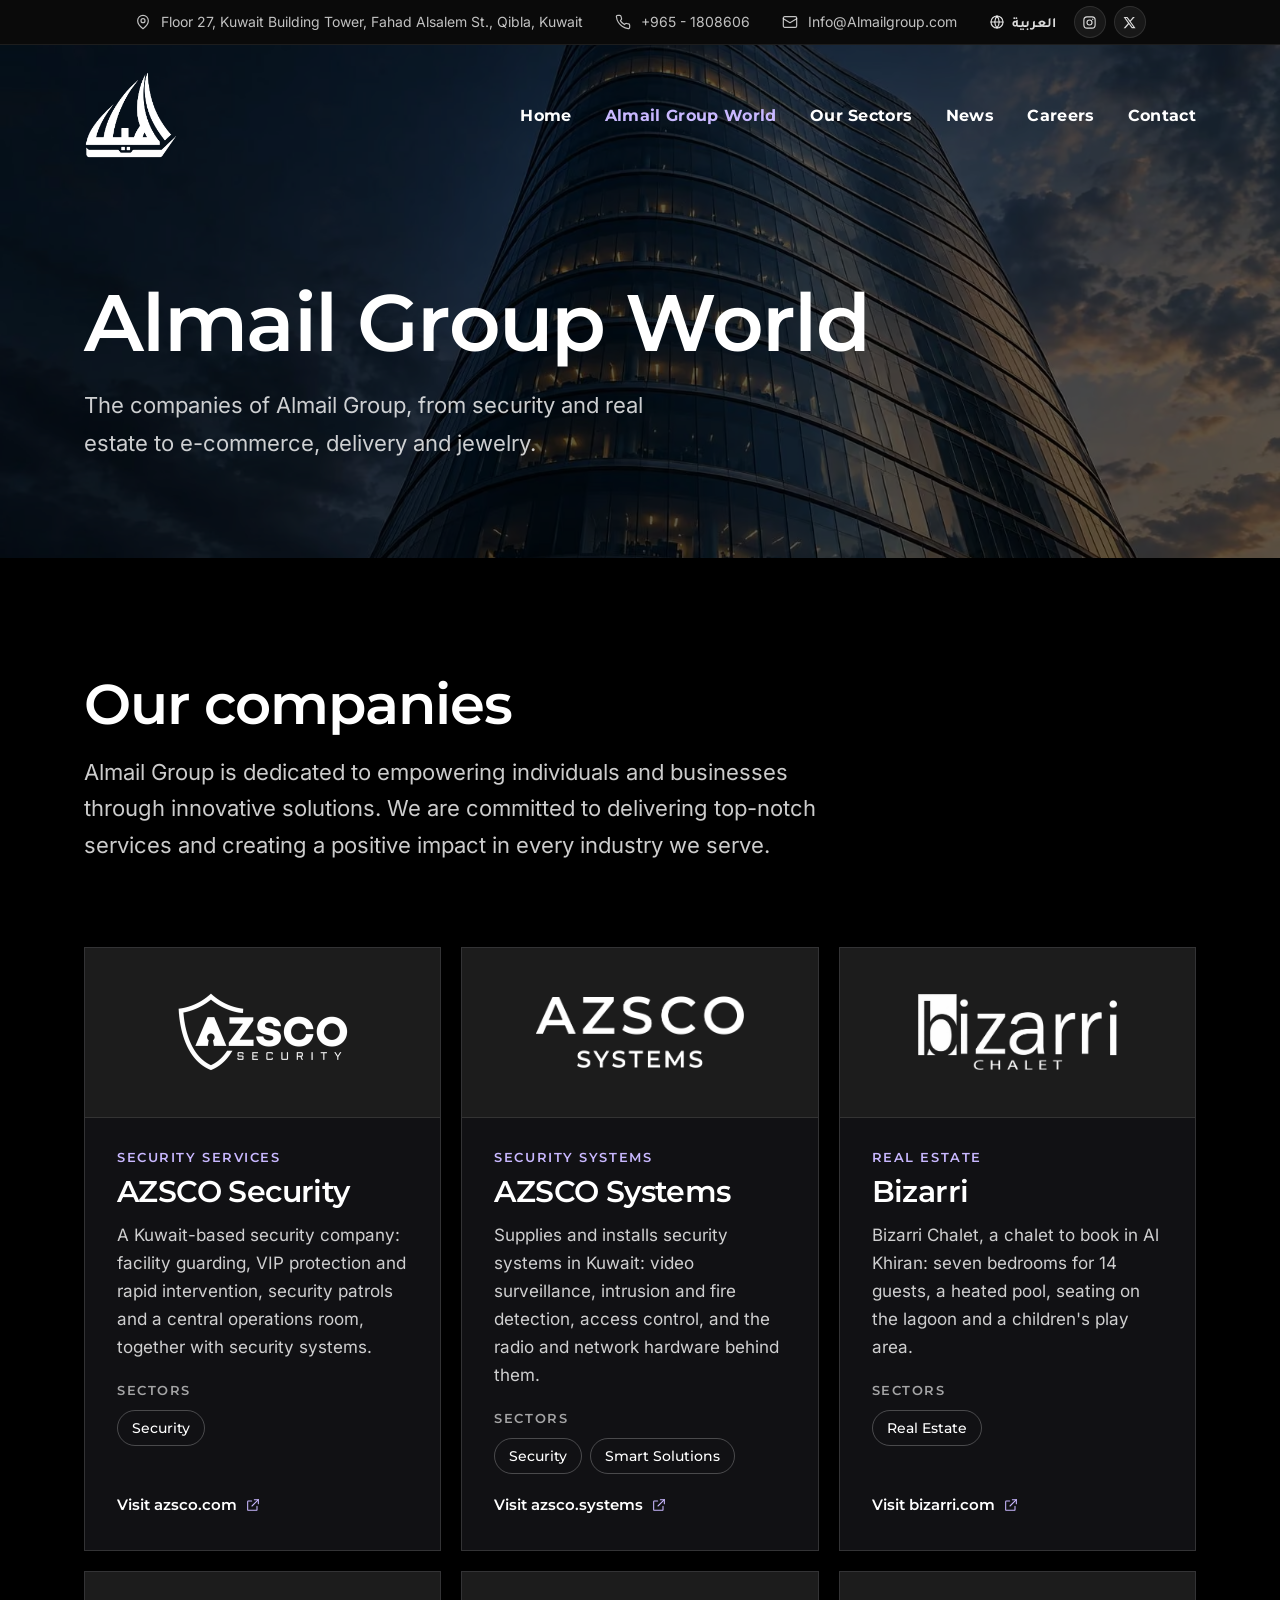
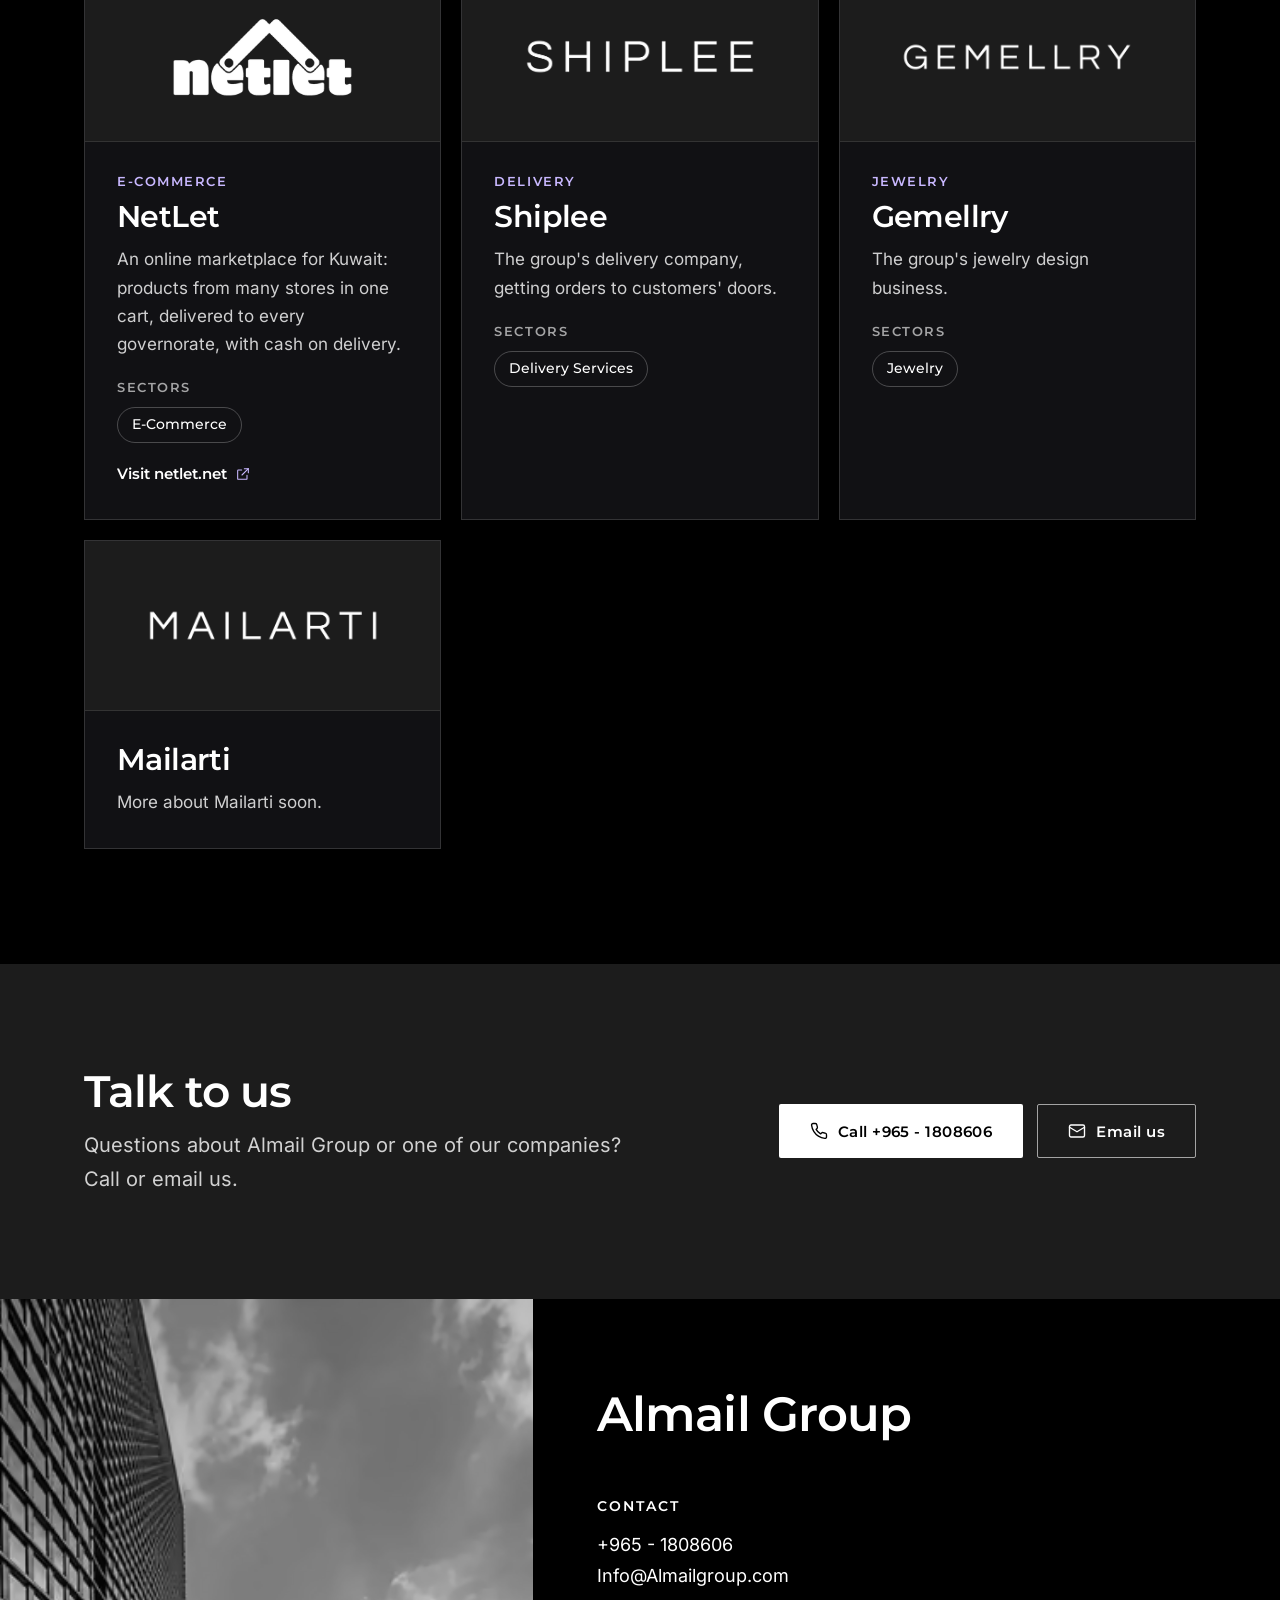
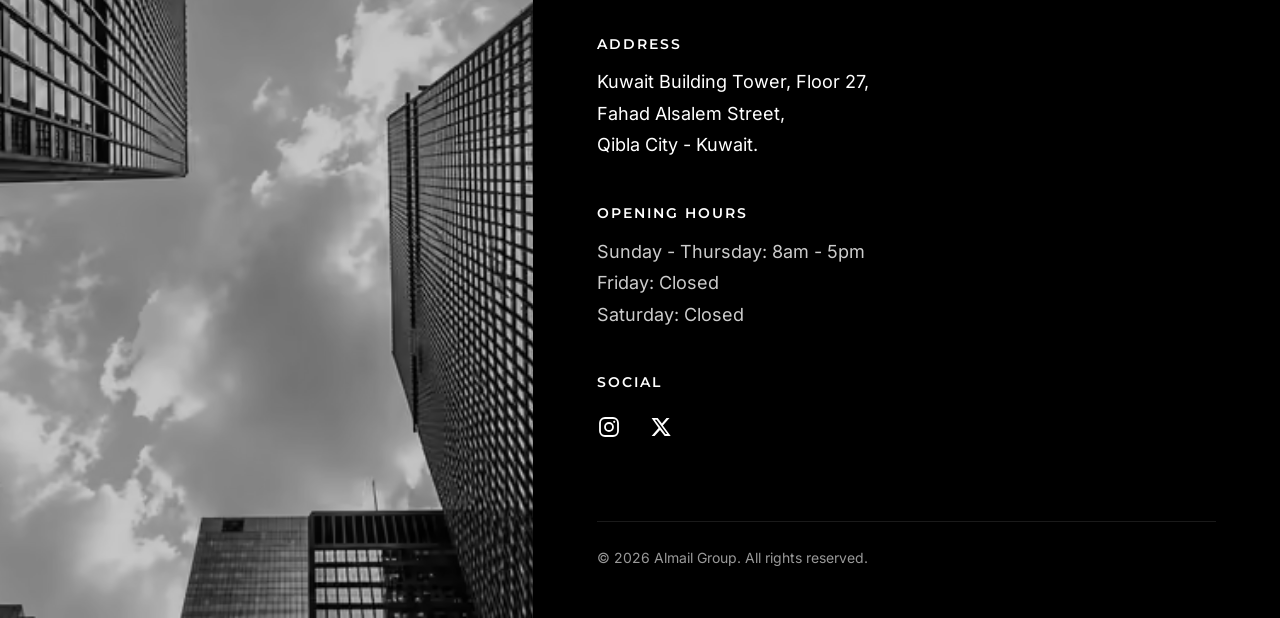
==== commit c094f554: "Fit the site better to phones - A shorter header on phones (125px instead of 141px), and on a phone " ====
--- a/almail-group-world/index.html
+++ b/almail-group-world/index.html
@@ -24,6 +24,8 @@
 <link rel="icon" type="image/png" sizes="32x32" href="/assets/img/favicon-32.png?v=187c327753">
 <link rel="icon" type="image/png" sizes="192x192" href="/assets/img/favicon-192.png?v=b509cb3de9">
 <link rel="apple-touch-icon" href="/assets/img/apple-touch-icon.png?v=9ba8148e47">
+<link rel="manifest" href="/manifest.webmanifest">
+<meta name="apple-mobile-web-app-title" content="Almail Group">
 <link rel="preload" href="/assets/fonts/inter-latin.woff2?v=c0815e503a" as="font" type="font/woff2" crossorigin>
 <link rel="preload" href="/assets/fonts/montserrat-latin.woff2?v=a5ec54920b" as="font" type="font/woff2" crossorigin>
 <link rel="preload" as="image" type="image/avif" href="/assets/img/photos/about-curved-facade.avif?v=4cd2d05be9" imagesrcset="/assets/img/photos/about-curved-facade-960.avif?v=4e6f09b648 960w, /assets/img/photos/about-curved-facade.avif?v=4cd2d05be9 1672w" imagesizes="100vw" media="not all and (max-width: 640px) and (orientation: portrait)" fetchpriority="high">
@@ -229,6 +231,8 @@
 .site-header.is-stuck .topbar { display: none; }
 .site-header.is-stuck .header-inner { padding-block: 10px; }
 .site-header.is-stuck .brand-logo { height: 54px; }
+.site-header.is-stuck { transition: transform .25s var(--ease); }
+.site-header.is-stuck.is-hidden { animation: none; transform: translateY(-100%); }
 @keyframes header-in {
 from { transform: translateY(-100%); }
 to { transform: none; }
@@ -642,6 +646,31 @@
 .social { display: flex; gap: 8px; margin-inline-start: -10px; }
 .social a { display: inline-flex; width: 44px; height: 44px; padding: 10px; color: var(--white); transition: color .25s var(--ease); }
 .social svg { width: 24px; height: 24px; }
+.to-top {
+position: fixed;
+inset-inline-end: 16px;
+bottom: 16px;
+z-index: 30;
+display: inline-flex;
+align-items: center;
+justify-content: center;
+width: 48px;
+height: 48px;
+padding: 0;
+border: 1px solid rgba(255, 255, 255, .3);
+border-radius: 50%;
+background: rgba(8, 8, 10, .92);
+color: var(--white);
+cursor: pointer;
+opacity: 0;
+visibility: hidden;
+transform: translateY(12px);
+transition: opacity .3s var(--ease), transform .3s var(--ease), visibility 0s .3s;
+}
+.to-top[hidden] { display: none; }
+.to-top.is-visible { opacity: 1; visibility: visible; transform: none; transition: opacity .3s var(--ease), transform .3s var(--ease); }
+.to-top svg { width: 20px; height: 20px; }
+.to-top:active { border-color: var(--lavender); color: var(--lavender); }
 .page-hero {
 --overlay: .62;
 display: flex;
@@ -678,7 +707,7 @@
 .sector-card { scroll-margin-top: 100px; transition: border-color .4s var(--ease); }
 .company-card:target,
 .sector-card:target { border-color: var(--lavender); }
-.chips-label { margin-top: 22px; font: 600 12px/1.2 var(--font-nav); letter-spacing: .12em; text-transform: uppercase; color: rgba(255, 255, 255, .62); }
+.chips-label { margin-top: 22px; font: 600 13px/1.2 var(--font-nav); letter-spacing: .12em; text-transform: uppercase; color: rgba(255, 255, 255, .62); }
 .chips { display: flex; flex-wrap: wrap; gap: 8px; margin-top: 10px; }
 .chip {
 display: inline-flex;
@@ -811,6 +840,7 @@
 .logo-grid--clients li:hover img { opacity: 1; }
 .footer-grid a:hover { text-decoration: underline; text-underline-offset: 4px; }
 .social a:hover { color: var(--lavender); }
+.to-top:hover { border-color: var(--lavender); color: var(--lavender); }
 a.chip:hover { border-color: var(--lavender); color: var(--lavender); }
 .company-link:hover { color: var(--lavender); }
 .online-card:hover { border-color: rgba(201, 184, 255, .6); }
@@ -880,14 +910,18 @@
 .steps { grid-template-columns: 1fr; }
 }
 @media (max-width: 640px) {
+:root { --h1: clamp(38px, 11.6vw, 56px); --section: 72px; }
 body { font-size: 18px; }
-.header-inner { padding-block: 18px; }
-.brand-logo { height: 60px; }
+.header-inner { padding-block: 14px; }
+.brand-logo { height: 52px; }
 .site-header.is-stuck .header-inner { padding-block: 8px; }
-.site-header.is-stuck .brand-logo { height: 46px; }
-.hero { padding-block: 160px 110px; }
-.hero-lead { font-size: 19px; }
-.hero-actions { margin-top: 32px; }
+.site-header.is-stuck .brand-logo { height: 44px; }
+.hero { padding-block: 140px 96px; }
+.hero-title { margin-bottom: 20px; }
+.hero-lead { font-size: 18px; line-height: 1.6; }
+.hero-actions { margin-top: 28px; }
+.why { padding-block: 64px; }
+.why-band { padding: 28px; }
 .btn { padding: 0 20px; }
 .hero-actions .btn,
 .cta-actions .btn { flex: 1 1 auto; }
@@ -916,15 +950,37 @@
 .logo-grid--clients img { max-height: 60px; opacity: .8; }
 .clients-head { padding-block: 72px 40px; }
 .clients-body { padding-block: 8px 64px; }
-.footer-photo { height: 220px; }
+.footer-photo { height: 180px; }
 .footer-grid { gap: 32px; }
+.to-top { inset-inline-end: 12px; bottom: 12px; }
 .js .reveal { transform: translateY(16px); transition-duration: .6s; }
 }
 @media (max-width: 420px) {
 .footer-grid { grid-template-columns: 1fr; }
+.why-band { padding: 24px 20px; }
+.why-areas li { padding: 12px; font-size: 14px; }
 .header-actions { gap: 6px; }
 .sector-link { font-size: 24px; }
 .sector-arrow { display: none; }
+}
+@media (max-height: 500px) and (orientation: landscape) {
+:root { --h1: clamp(34px, 6vw, 52px); --h2: clamp(28px, 4.6vw, 40px); --section: 64px; }
+.topbar { display: none; }
+.header-inner { padding-block: 8px; }
+.brand-logo { height: 44px; }
+.site-header.is-stuck .brand-logo { height: 38px; }
+.site-header.is-stuck .header-inner { padding-block: 6px; }
+.hero { padding-block: 96px 56px; }
+.hero-title { margin-bottom: 18px; }
+.hero-lead { font-size: 18px; }
+.hero-actions { margin-top: 24px; }
+.scroll-cue { display: none; }
+.page-hero { min-height: 0; padding-block: 110px 44px; }
+.page-lead { font-size: 18px; }
+.why { padding-block: 56px; }
+.why-band { padding: 32px; }
+.clients-head { padding-block: 64px 36px; }
+.footer-photo { height: 200px; }
 }
 @media (max-width: 400px) {
 .topbar-social { display: none; }
@@ -1157,7 +1213,8 @@
     </div>
     <p class="footer-legal">&copy; 2026 Almail Group. All rights reserved.</p>
   </div>
+  <button class="to-top" type="button" aria-label="Back to top" hidden><svg viewBox="0 0 24 24" fill="none" stroke="currentColor" stroke-width="1.8" stroke-linecap="round" stroke-linejoin="round" aria-hidden="true"><path d="M12 19V5"/><path d="m5 12 7-7 7 7"/></svg></button>
 </footer>
-<script src="/assets/js/main.js?v=dde10a306e" defer></script>
+<script src="/assets/js/main.js?v=416173db49" defer></script>
 </body>
 </html>
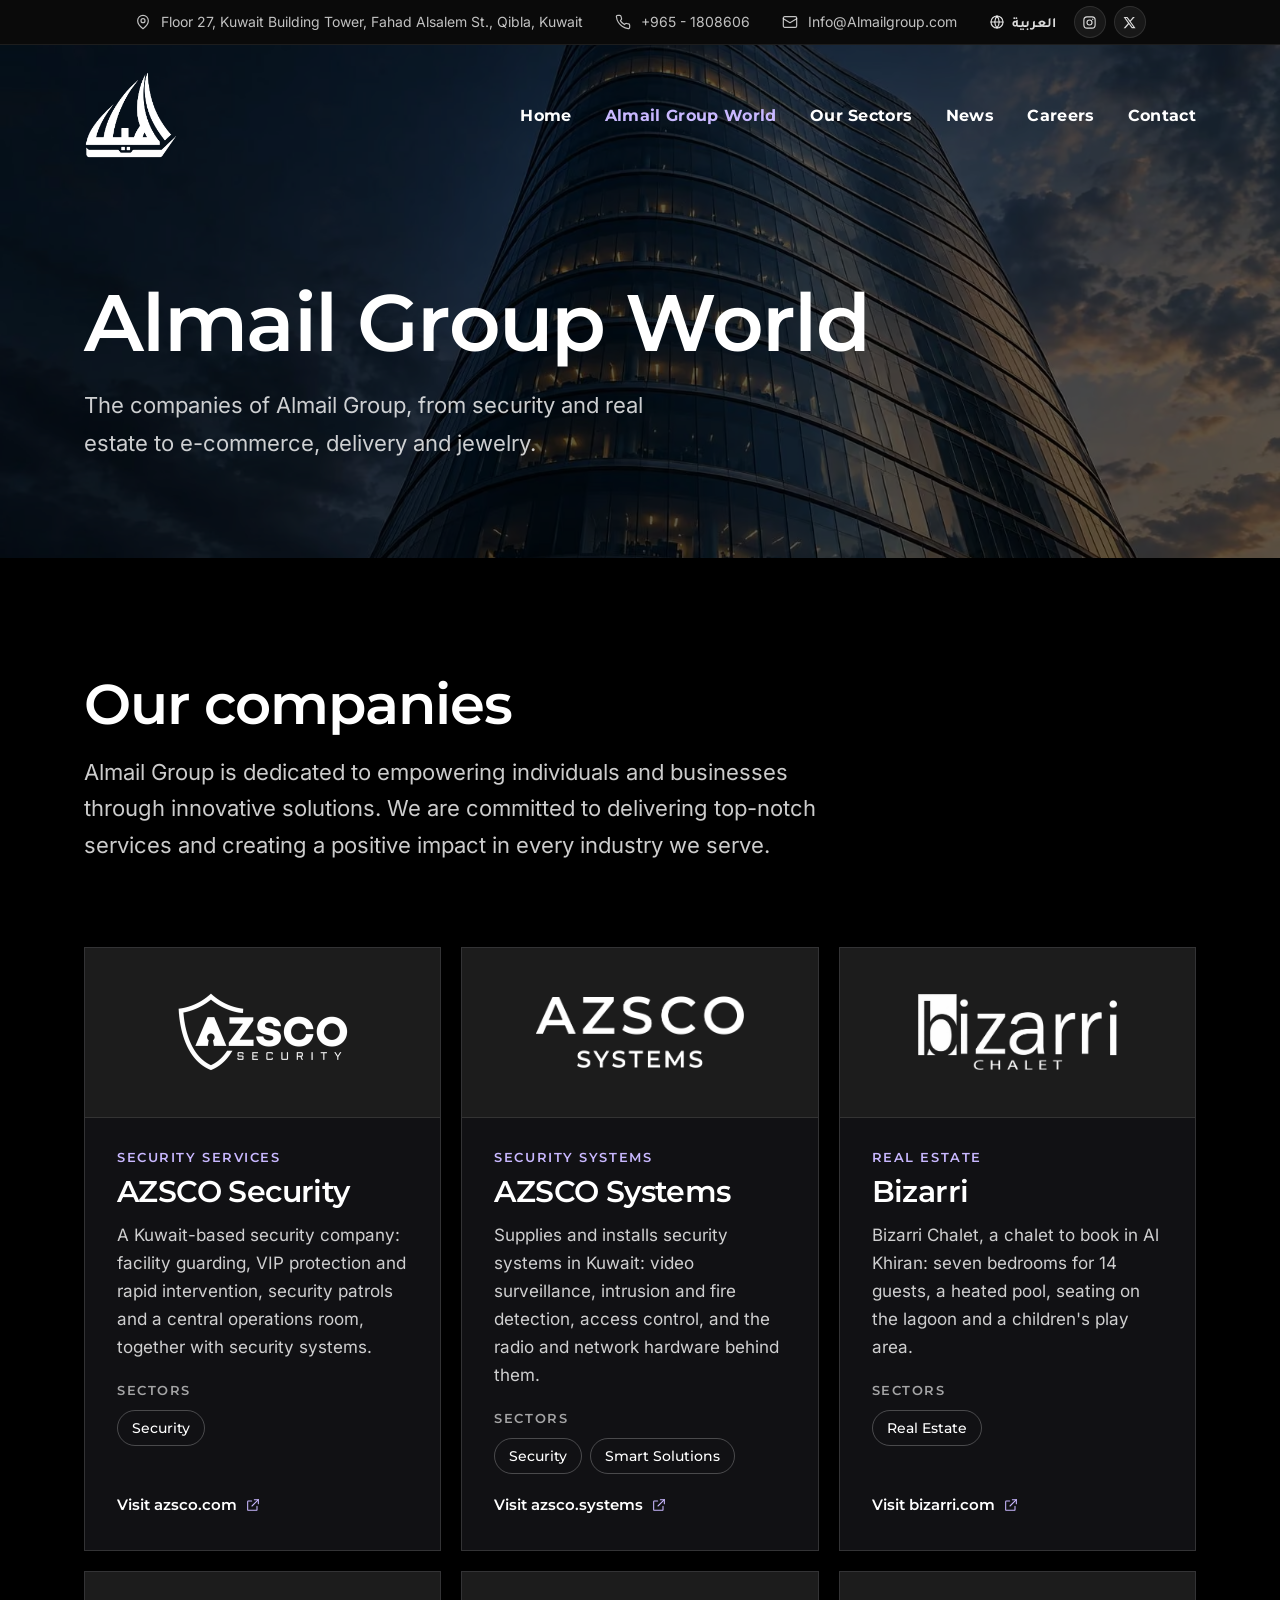
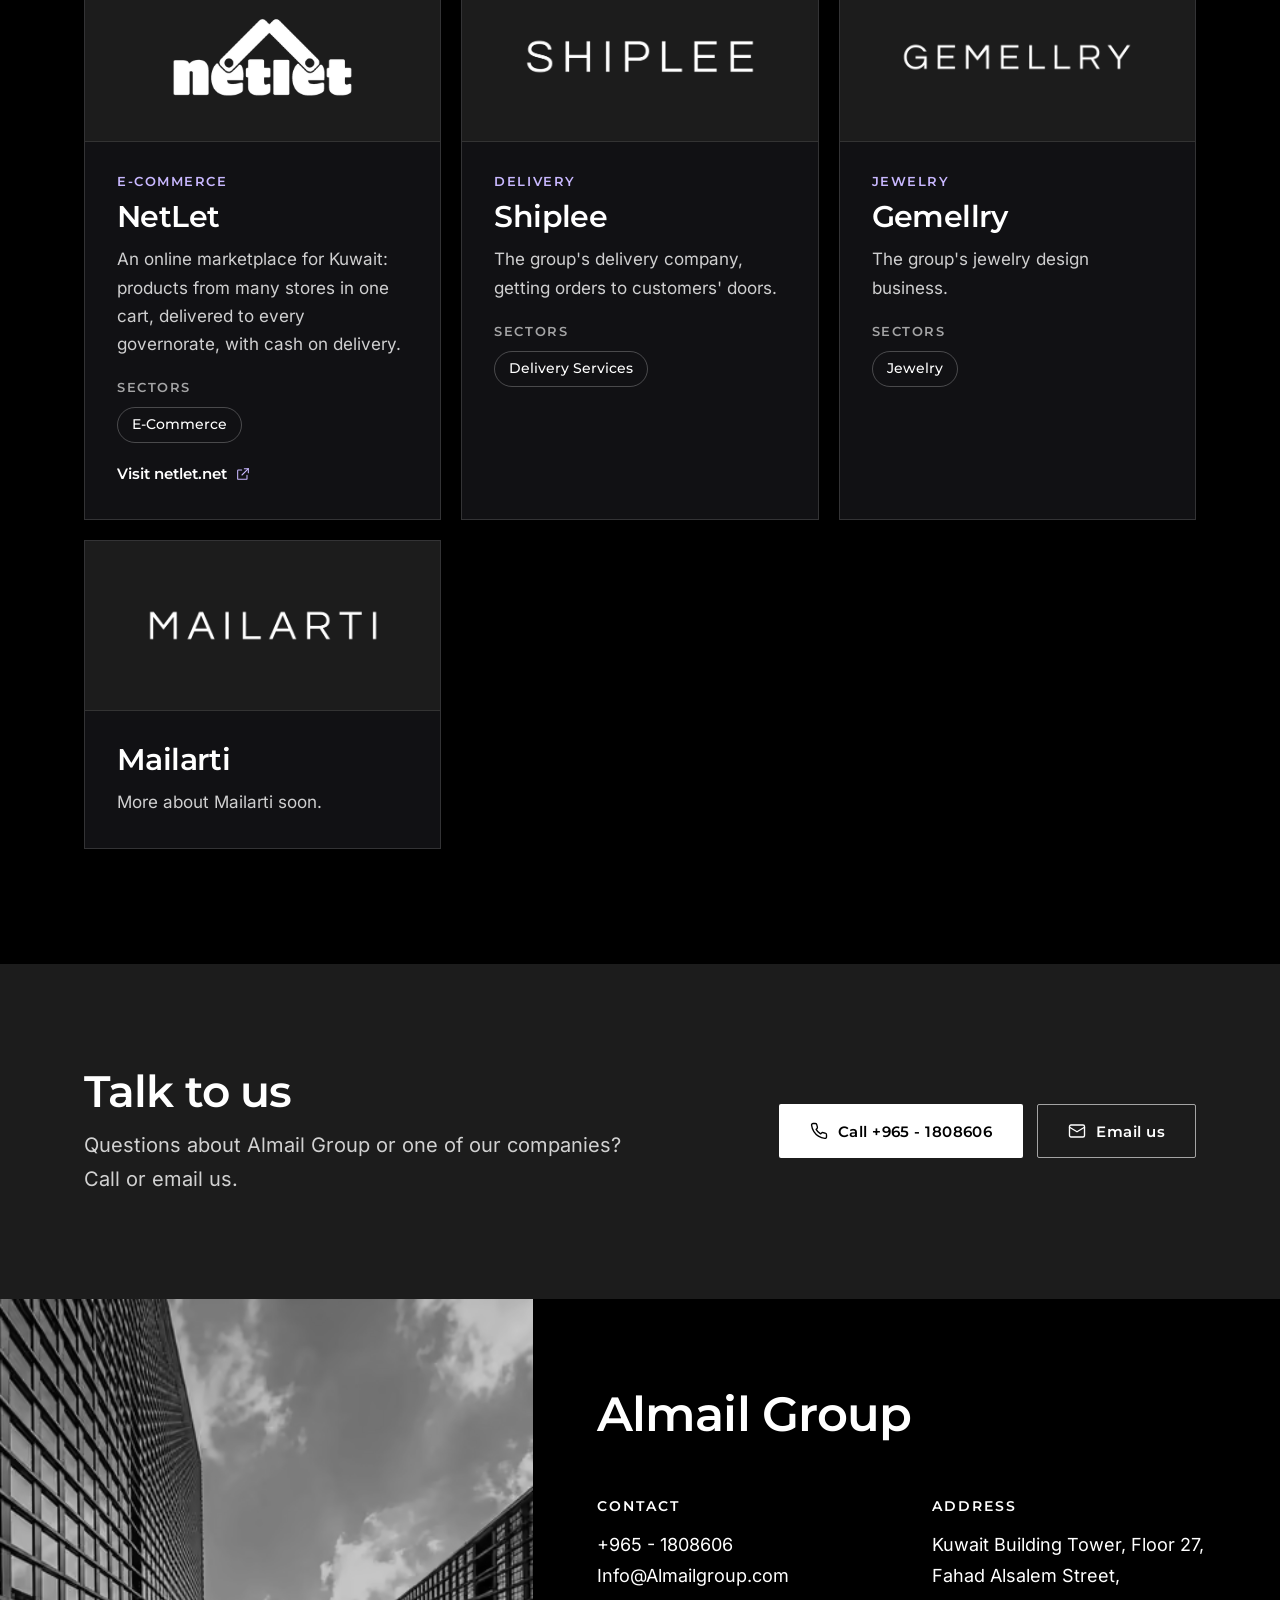
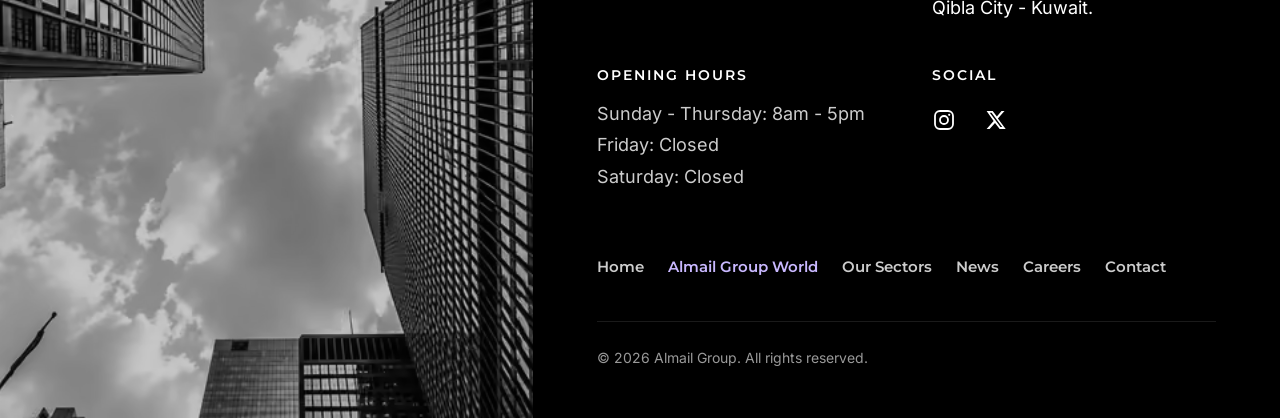
==== commit 612978a5: "Improve the site on large screens, tablets and between pages - Large screens: from 1680px a 1480px c" ====
--- a/almail-group-world/index.html
+++ b/almail-group-world/index.html
@@ -239,7 +239,12 @@
 }
 .brand { display: inline-flex; flex-shrink: 0; }
 .brand-logo { width: auto; height: 88px; }
+.nav { margin-inline-start: auto; }
 .nav ul { display: flex; align-items: center; gap: clamp(20px, 2.6vw, 40px); }
+.header-lang { display: none; }
+@media (min-width: 1081px) {
+.site-header.is-stuck .header-lang { display: inline-flex; }
+}
 .nav-link {
 position: relative;
 display: inline-block;
@@ -625,9 +630,21 @@
 .footer-photo img { position: absolute; inset: 0; width: 100%; height: 100%; object-fit: cover; filter: grayscale(1) brightness(.78); }
 .footer-panel { padding: clamp(56px, 7vw, 100px) clamp(28px, 5vw, 80px) clamp(32px, 4vw, 48px); }
 .footer-title { margin-bottom: clamp(36px, 5vw, 56px); font-size: clamp(34px, 4.4vw, 48px); }
-.footer-grid { display: grid; grid-template-columns: repeat(auto-fit, minmax(290px, 1fr)); gap: 44px clamp(24px, 4vw, 56px); }
+.footer-grid { display: grid; grid-template-columns: repeat(auto-fit, minmax(240px, 1fr)); gap: 44px clamp(24px, 4vw, 56px); }
+.footer-nav { margin-top: clamp(40px, 5vw, 56px); }
+.footer-nav ul { display: flex; flex-wrap: wrap; gap: 4px 24px; }
+.footer-nav a {
+display: inline-flex;
+align-items: center;
+min-height: 36px;
+font: 600 15px/1.2 var(--font-nav);
+color: var(--soft);
+text-decoration: none;
+transition: color .25s var(--ease);
+}
+.footer-nav a[aria-current="page"] { color: var(--lavender); }
 .footer-legal {
-margin-top: clamp(48px, 6vw, 72px);
+margin-top: clamp(28px, 3vw, 36px);
 padding-top: 24px;
 border-top: 1px solid rgba(255, 255, 255, .1);
 font-size: 14px;
@@ -841,6 +858,7 @@
 .footer-grid a:hover { text-decoration: underline; text-underline-offset: 4px; }
 .social a:hover { color: var(--lavender); }
 .to-top:hover { border-color: var(--lavender); color: var(--lavender); }
+.footer-nav a:hover { color: var(--white); }
 a.chip:hover { border-color: var(--lavender); color: var(--lavender); }
 .company-link:hover { color: var(--lavender); }
 .online-card:hover { border-color: rgba(201, 184, 255, .6); }
@@ -848,6 +866,11 @@
 .side-note a:hover,
 .steps p a:hover { text-decoration: underline; text-underline-offset: 4px; }
 }
+@media (prefers-reduced-motion: no-preference) {
+@view-transition { navigation: auto; }
+}
+::view-transition-old(root),
+::view-transition-new(root) { animation-duration: .22s; }
 [dir="rtl"] * { letter-spacing: 0 !important; }
 [dir="rtl"] [dir="ltr"],
 [dir="rtl"] [dir="ltr"] * { letter-spacing: normal !important; }
@@ -899,15 +922,41 @@
 .about-head { grid-template-columns: 1fr; align-items: start; }
 .about-text { max-width: 640px; }
 .sub-logos { --cols: 3; }
-.sector-list { grid-template-columns: 1fr; }
-.sector-list li:nth-child(2) { border-top: 0; }
-.logo-grid--partners { grid-template-columns: repeat(2, minmax(0, 1fr)); }
 .logo-grid--clients { --cols: 3; }
 .site-footer { grid-template-columns: 1fr; }
 .footer-photo { height: 280px; }
 .sector-cards,
 .news-layout,
 .steps { grid-template-columns: 1fr; }
+}
+@media (min-width: 1680px) {
+:root { --wrap: 1480px; --h1: 96px; --h2: 64px; --section: 160px; }
+body { font-size: 21px; }
+.hero-lead { max-width: 720px; font-size: 26px; }
+.page-lead { max-width: 720px; font-size: 24px; }
+.nav-link { font-size: 17px; }
+.why-band,
+.logo-grid--partners,
+.logo-grid--clients { max-width: 1360px; }
+.sector-list { max-width: 1280px; }
+.about-text,
+.sectors-head p { font-size: 23px; }
+}
+@media (min-width: 2200px) {
+:root { --wrap: 1720px; --h1: 112px; --h2: 72px; }
+body { font-size: 22px; }
+.hero-lead { max-width: 800px; font-size: 28px; }
+.why-band,
+.logo-grid--partners,
+.logo-grid--clients { max-width: 1560px; }
+.sector-list { max-width: 1440px; }
+}
+@media (max-width: 800px) {
+.sector-list { grid-template-columns: 1fr; }
+.sector-list li:nth-child(2) { border-top: 0; }
+}
+@media (max-width: 760px) {
+.logo-grid--partners { grid-template-columns: repeat(2, minmax(0, 1fr)); }
 }
 @media (max-width: 640px) {
 :root { --h1: clamp(38px, 11.6vw, 56px); --section: 72px; }
@@ -997,6 +1046,7 @@
 .footer-contact a,
 .contact-card p a { display: inline-block; padding-block: 7px; }
 a.chip { min-height: 44px; }
+.footer-nav a { min-height: 44px; min-width: 44px; justify-content: center; }
 }
 @media (prefers-reduced-motion: reduce) {
 html { scroll-behavior: auto; }
@@ -1005,6 +1055,7 @@
 }
 </style>
 <script>document.documentElement.classList.add('js')</script>
+<script type="speculationrules">{"prefetch": [{"where": {"href_matches": "/*"}, "eagerness": "moderate"}]}</script>
 </head>
 <body>
 <a class="skip-link" href="#main">Skip to content</a>
@@ -1038,6 +1089,7 @@
         <li><a class="nav-link" href="/contact/">Contact</a></li>
       </ul>
     </nav>
+    <a class="lang-link header-lang" href="/ar/almail-group-world/" hreflang="ar" lang="ar"><svg viewBox="0 0 24 24" fill="none" stroke="currentColor" stroke-width="1.8" stroke-linecap="round" stroke-linejoin="round" aria-hidden="true"><circle cx="12" cy="12" r="9"/><path d="M3 12h18"/><path d="M12 3a14 14 0 0 1 0 18a14 14 0 0 1 0-18z"/></svg><span>العربية</span></a>
     <div class="header-actions">
       <a class="call-btn" href="tel:+9651808606" aria-label="Call Almail Group on +965 - 1808606"><svg viewBox="0 0 24 24" fill="none" stroke="currentColor" stroke-width="1.8" stroke-linecap="round" stroke-linejoin="round" aria-hidden="true"><path d="M22 16.9v3a2 2 0 0 1-2.2 2 19.8 19.8 0 0 1-8.6-3.1 19.5 19.5 0 0 1-6-6A19.8 19.8 0 0 1 2.1 4.2 2 2 0 0 1 4.1 2h3a2 2 0 0 1 2 1.7c.1 1 .4 1.9.7 2.8a2 2 0 0 1-.5 2.1L8.1 9.9a16 16 0 0 0 6 6l1.3-1.2a2 2 0 0 1 2.1-.5c.9.3 1.8.6 2.8.7a2 2 0 0 1 1.7 2z"/></svg></a>
       <button class="burger" type="button" aria-label="Open menu" aria-expanded="false" aria-controls="mobile-nav"><span></span></button>
@@ -1211,6 +1263,16 @@
         </ul>
       </section>
     </div>
+    <nav class="footer-nav" aria-label="Site pages">
+      <ul>
+        <li><a href="/">Home</a></li>
+        <li><a href="/almail-group-world/" aria-current="page">Almail Group World</a></li>
+        <li><a href="/our-sectors/">Our Sectors</a></li>
+        <li><a href="/news/">News</a></li>
+        <li><a href="/careers/">Careers</a></li>
+        <li><a href="/contact/">Contact</a></li>
+      </ul>
+    </nav>
     <p class="footer-legal">&copy; 2026 Almail Group. All rights reserved.</p>
   </div>
   <button class="to-top" type="button" aria-label="Back to top" hidden><svg viewBox="0 0 24 24" fill="none" stroke="currentColor" stroke-width="1.8" stroke-linecap="round" stroke-linejoin="round" aria-hidden="true"><path d="M12 19V5"/><path d="m5 12 7-7 7 7"/></svg></button>
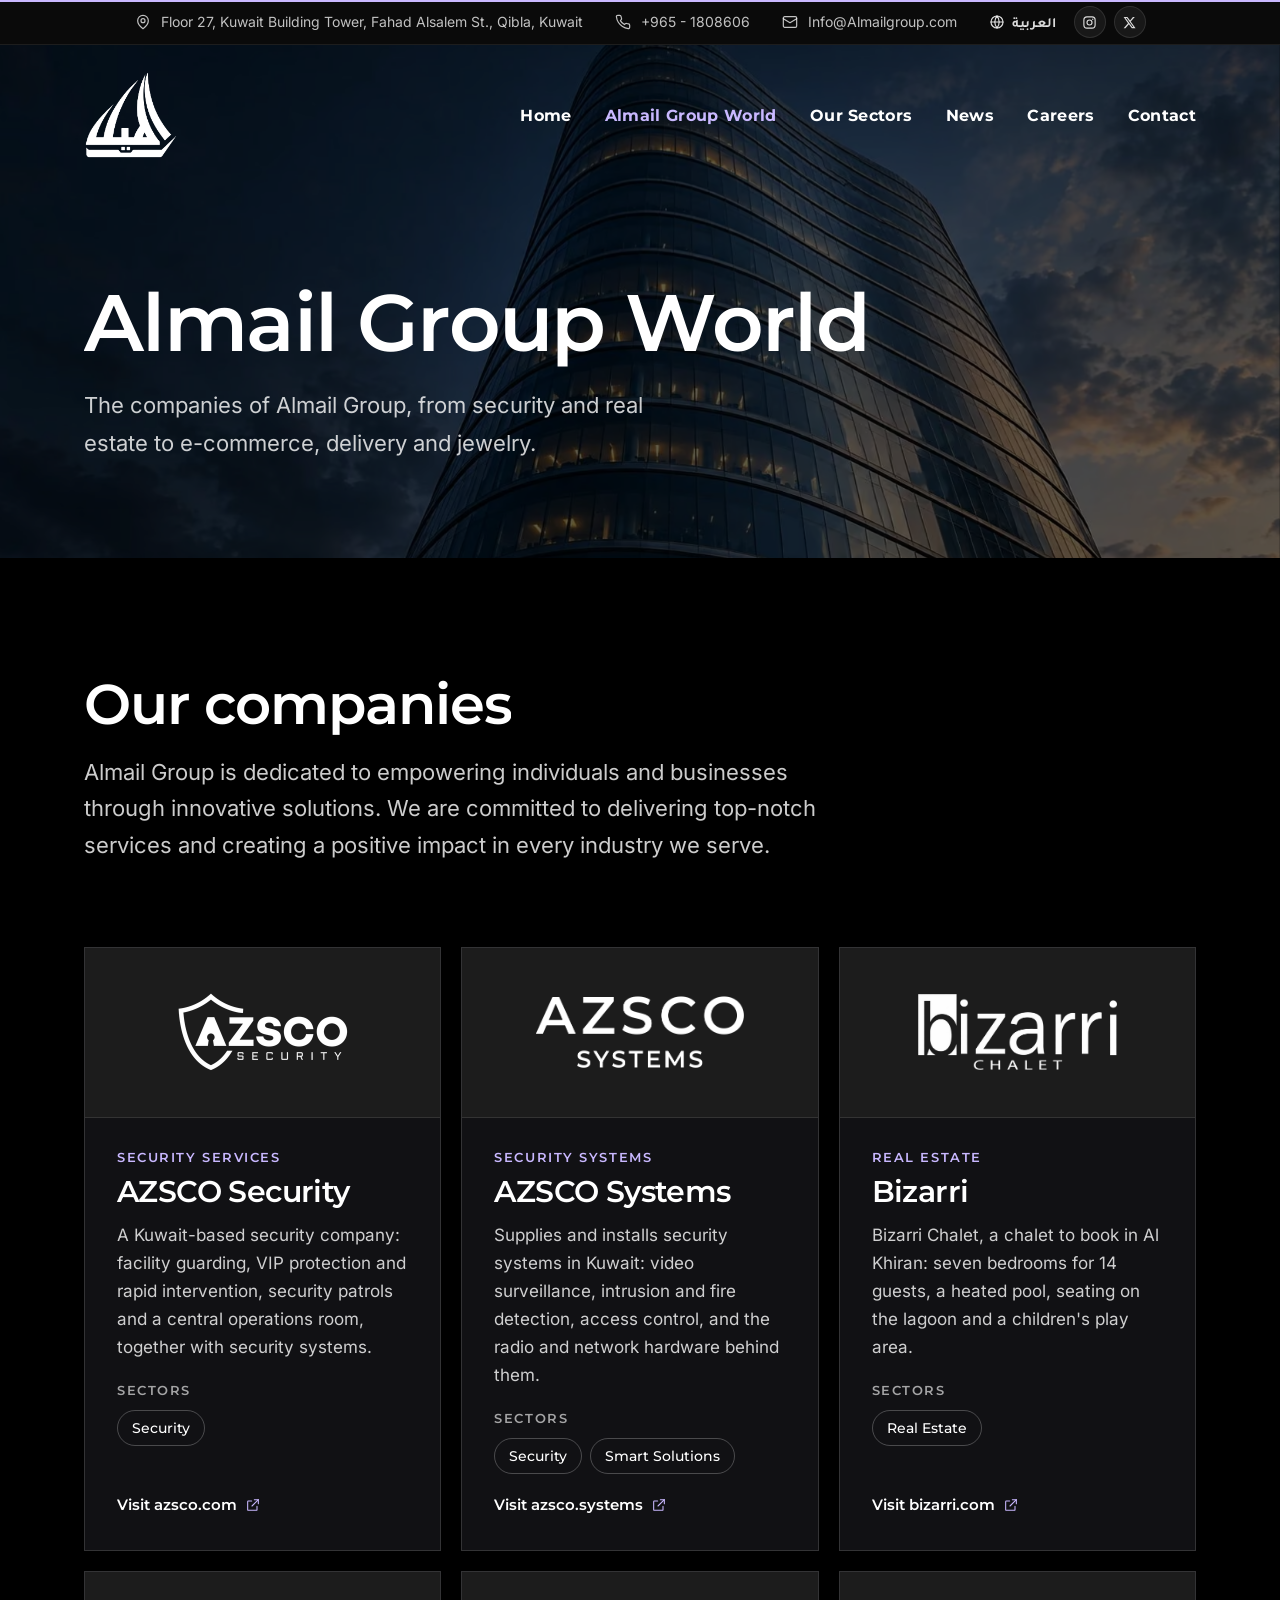
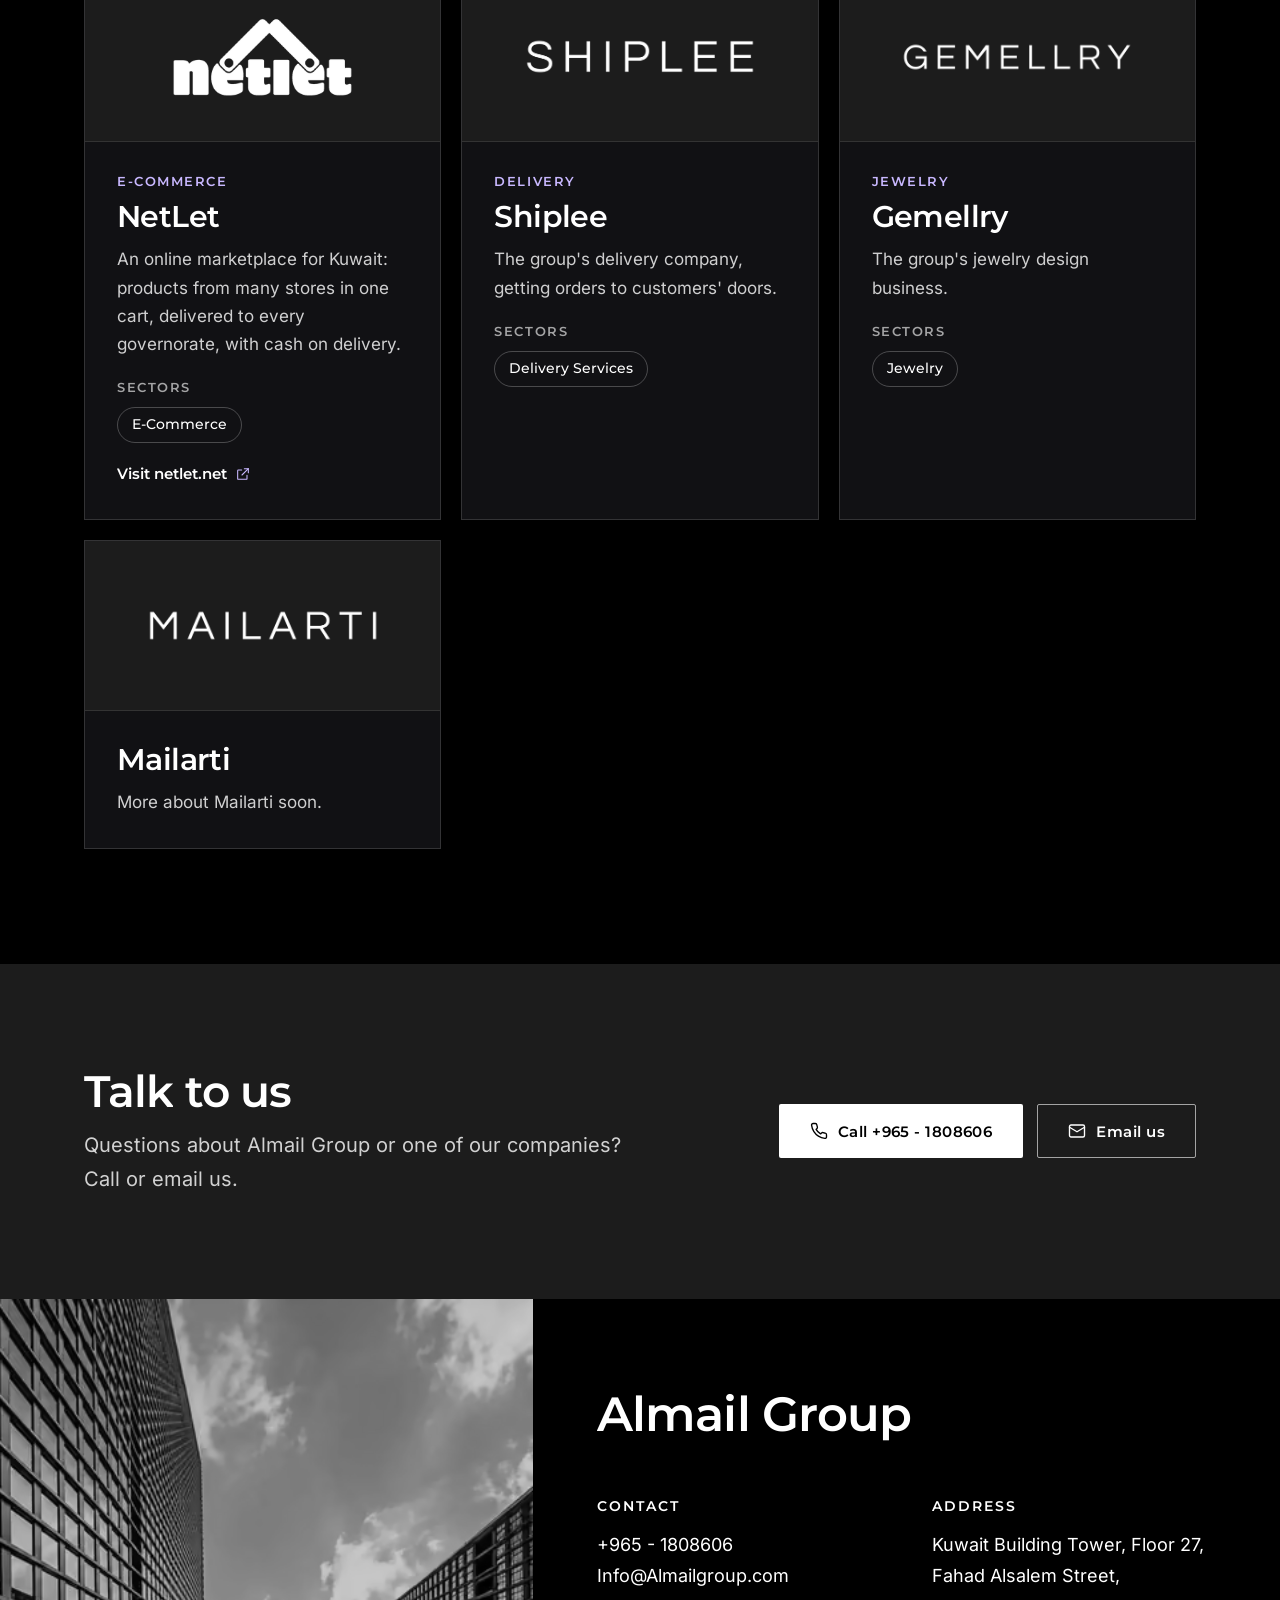
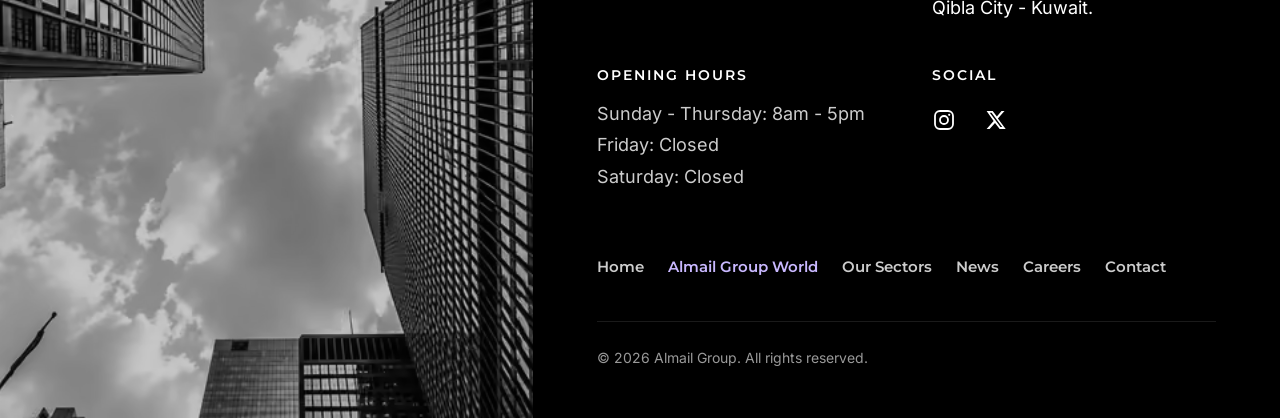
==== commit 27b2f2e0: "Add motion on the way down the page As each part scrolls into view it plays once: blocks rise and fa" ====
--- a/almail-group-world/index.html
+++ b/almail-group-world/index.html
@@ -166,6 +166,18 @@
 .has-bg { position: relative; isolation: isolate; overflow: hidden; }
 .bg { position: absolute; inset: 0; z-index: -2; }
 .bg img { width: 100%; height: 100%; object-fit: cover; }
+.photo { isolation: isolate; }
+.has-hint.is-near::before {
+content: "";
+position: absolute;
+inset: -40px;
+z-index: -1;
+background: var(--hint) var(--focus) 50% / cover no-repeat;
+filter: blur(24px);
+}
+.has-hint.is-loaded::before { visibility: hidden; transition: visibility 0s .8s; }
+.js .photo-fade img { opacity: 0; transition: opacity .7s var(--ease); }
+.js .photo-fade.is-loaded img { opacity: 1; }
 .has-bg::before {
 content: "";
 position: absolute;
@@ -626,7 +638,8 @@
 }
 .quote-dot[aria-current="true"]::before { background: var(--white); }
 .site-footer { display: grid; grid-template-columns: minmax(0, 5fr) minmax(0, 7fr); background: var(--black); }
-.footer-photo { position: relative; min-height: 100%; }
+.footer-photo { position: relative; min-height: 100%; overflow: hidden; }
+.footer-photo.has-hint::before { background-position: center; filter: grayscale(1) brightness(.78) blur(24px); }
 .footer-photo img { position: absolute; inset: 0; width: 100%; height: 100%; object-fit: cover; filter: grayscale(1) brightness(.78); }
 .footer-panel { padding: clamp(56px, 7vw, 100px) clamp(28px, 5vw, 80px) clamp(32px, 4vw, 48px); }
 .footer-title { margin-bottom: clamp(36px, 5vw, 56px); font-size: clamp(34px, 4.4vw, 48px); }
@@ -866,6 +879,16 @@
 .side-note a:hover,
 .steps p a:hover { text-decoration: underline; text-underline-offset: 4px; }
 }
+.topbar-contact a:active,
+.lang-link:active,
+.footer-nav a:active { color: var(--white); }
+.topbar-social a:active,
+.social a:active,
+.company-link:active { color: var(--lavender); }
+.footer-grid a:active,
+.contact-card p a:active,
+.side-note a:active,
+.steps p a:active { text-decoration: underline; text-underline-offset: 4px; }
 @media (prefers-reduced-motion: no-preference) {
 @view-transition { navigation: auto; }
 }
@@ -894,12 +917,159 @@
 background: linear-gradient(270deg, rgba(0, 0, 0, .78) 0%, rgba(0, 0, 0, .58) 42%, rgba(0, 0, 0, .28) 100%);
 }
 }
+:root {
+--ease-out: cubic-bezier(.16, 1, .3, 1);
+--ease-pop: cubic-bezier(.34, 1.56, .64, 1);
+}
+.words .w { display: inline-block; overflow: hidden; padding-block: .1em .16em; margin-block: -.1em -.16em; vertical-align: top; }
+.words .w > span { display: inline-block; }
+.words .w { --d: 0s; }
+[dir="rtl"] .words .w { padding-block: .24em; margin-block: -.24em; }
+@media screen and (prefers-reduced-motion: no-preference) {
 .js .reveal {
 opacity: 0;
-transform: translateY(26px);
-transition: opacity .9s var(--ease), transform .9s var(--ease);
+transform: translateY(32px);
+transition: opacity .8s var(--ease), transform 1s var(--ease-out);
 }
 .js .reveal.is-in { opacity: 1; transform: none; }
+.js .reveal.words { opacity: 1; transform: none; }
+.js .words .w > span {
+transform: translateY(105%);
+transition: transform 1.05s var(--ease-out) var(--d, 0s);
+}
+.js .is-in .words .w > span,
+.js .words.is-in .w > span { transform: none; }
+.words .w:nth-child(2) { --d: 0.07s; }
+.words .w:nth-child(3) { --d: 0.14s; }
+.words .w:nth-child(4) { --d: 0.21s; }
+.words .w:nth-child(5) { --d: 0.28s; }
+.words .w:nth-child(6) { --d: 0.35s; }
+.words .w:nth-child(7) { --d: 0.42s; }
+.words .w:nth-child(8) { --d: 0.49s; }
+.words .w:nth-child(9) { --d: 0.56s; }
+.words .w:nth-child(10) { --d: 0.63s; }
+.words .w:nth-child(n + 11) { --d: .7s; }
+.js .hero-title .w > span,
+.js .page-hero h1 .w > span { transform: none; animation: word-rise 1.1s var(--ease-out) calc(var(--d, 0s) + .1s) both; }
+.js .hero-actions { animation: rise-in 1s var(--ease-out) .5s both; }
+.js .scroll-cue { animation: fade-in 1s var(--ease) 1.1s both; }
+.js .reveal-pop { transform: translateY(26px) scale(.9); transition-timing-function: var(--ease), var(--ease-pop); transition-duration: .7s, .8s; }
+.js .reveal-card { opacity: 1; transform: none; clip-path: inset(10% 8%); transition: clip-path 1.2s var(--ease-out); }
+.js .reveal-card.is-in { clip-path: inset(0); }
+.js .reveal-card .why-copy,
+.js .reveal-card .why-areas li {
+opacity: 0;
+transform: translateY(22px);
+transition: opacity .7s var(--ease) var(--d, .3s), transform .9s var(--ease-out) var(--d, .3s);
+}
+.js .reveal-card .why-icon { transform: scale(0); transition: transform .6s var(--ease-pop) calc(var(--d, .3s) + .15s); }
+.js .reveal-card.is-in .why-copy,
+.js .reveal-card.is-in .why-areas li { opacity: 1; transform: none; }
+.js .reveal-card.is-in .why-icon { transform: none; }
+.why-areas li:nth-child(1) { --d: 0.40s; }
+.why-areas li:nth-child(2) { --d: 0.48s; }
+.why-areas li:nth-child(3) { --d: 0.56s; }
+.why-areas li:nth-child(4) { --d: 0.64s; }
+.why-areas li:nth-child(5) { --d: 0.72s; }
+.why-areas li:nth-child(6) { --d: 0.80s; }
+.js .reveal-row { position: relative; opacity: 1; transform: none; border-color: transparent !important; }
+.js .reveal-row::after,
+.js .sector-list .reveal-row:nth-child(-n + 2)::before {
+content: "";
+position: absolute;
+inset-inline: 0;
+bottom: -1px;
+height: 1px;
+background: rgba(255, 255, 255, .16);
+transform: scaleX(0);
+transition: transform 1.3s var(--ease-out);
+}
+.js .sector-list .reveal-row:nth-child(-n + 2)::before { top: -1px; bottom: auto; }
+.js .sector-list .reveal-row::before,
+.js .sector-list .reveal-row::after { transform-origin: left; }
+[dir="rtl"] .sector-list .reveal-row::before,
+[dir="rtl"] .sector-list .reveal-row::after { transform-origin: right; }
+.js .reveal-row .sector-link {
+opacity: 0;
+transform: translateX(-36px);
+transition: color .35s var(--ease), opacity .7s var(--ease) .2s, transform 1s var(--ease-out) .2s;
+}
+.js[dir="rtl"] .reveal-row .sector-link { transform: translateX(36px); }
+.js .reveal-row.is-in::after,
+.js .reveal-row.is-in::before,
+.js .reveal-row.is-in .sector-link { opacity: 1; transform: none; }
+.js .quote-track figcaption::before,
+.js .clients-head .divider { transform: scaleX(0); transition: transform 1s var(--ease-out) .45s; }
+.js .quote-track.is-in figcaption::before,
+.js .clients-head .is-in + .divider { transform: none; }
+.js .reveal .icon-badge { transform: scale(.3); opacity: 0; transition: transform .7s var(--ease-pop) .25s, opacity .4s var(--ease) .25s; }
+.js .reveal.is-in .icon-badge { transform: none; opacity: 1; }
+.js .reveal-group { opacity: 1; transform: none; }
+.js .reveal-group .footer-grid > *,
+.js .reveal-group .footer-nav,
+.js .reveal-group .footer-legal {
+opacity: 0;
+transform: translateY(24px);
+transition: opacity .7s var(--ease) var(--d, .55s), transform .9s var(--ease-out) var(--d, .55s);
+}
+.js .reveal-group.is-in .footer-grid > *,
+.js .reveal-group.is-in .footer-nav,
+.js .reveal-group.is-in .footer-legal { opacity: 1; transform: none; }
+.reveal-group .footer-grid > :nth-child(1) { --d: 0.15s; }
+.reveal-group .footer-grid > :nth-child(2) { --d: 0.25s; }
+.reveal-group .footer-grid > :nth-child(3) { --d: 0.35s; }
+.reveal-group .footer-grid > :nth-child(4) { --d: 0.45s; }
+.js .reveal:focus-within,
+.js .reveal-row:focus-within .sector-link { opacity: 1; transform: none; transition: none; }
+@keyframes word-rise { from { transform: translateY(105%); } }
+@keyframes rise-in { from { opacity: 0; transform: translateY(24px); } }
+@keyframes fade-in { from { opacity: 0; } }
+}
+@supports (animation-timeline: view()) {
+@media screen and (prefers-reduced-motion: no-preference) {
+.fx body::before {
+content: "";
+position: fixed;
+inset: 0 0 auto;
+z-index: 25;
+height: 2px;
+background: var(--lavender);
+transform-origin: left;
+pointer-events: none;
+animation: grow linear both;
+animation-timeline: scroll(root block);
+}
+.fx[dir="rtl"] body::before { transform-origin: right; }
+.has-bg > .bg { inset: -15% 0; }
+.fx .has-bg { view-timeline: --section block; view-timeline-inset: 0; }
+.fx .has-bg > .bg { animation: drift linear both; animation-timeline: --section; }
+.fx .hero > .bg,
+.fx .page-hero > .bg { animation-name: drift-away; animation-range: exit; }
+@media (max-width: 640px) {
+.has-bg > .bg { inset: -10% 0; }
+.fx .has-bg > .bg { animation-name: drift-small; }
+.fx .hero > .bg,
+.fx .page-hero > .bg { animation-name: drift-away-small; }
+}
+.fx .hero-inner,
+.fx .page-hero .wrap { animation: float-away linear both; animation-timeline: --section; animation-range: exit 0% exit 80%; }
+.fx .scroll-cue {
+animation: fade-in 1s var(--ease) 1.1s backwards, fade-out linear both;
+animation-timeline: auto, --section;
+animation-range: normal, exit 0% exit 15%;
+}
+.fx .footer-photo { view-timeline: --footer-photo block; view-timeline-inset: 0; }
+.fx .footer-photo img { animation: settle linear both; animation-timeline: --footer-photo; animation-range: entry 0% cover 50%; }
+@keyframes grow { from { transform: scaleX(0); } }
+@keyframes drift { from { transform: translateY(-11%); } to { transform: translateY(11%); } }
+@keyframes drift-small { from { transform: translateY(-7.5%); } to { transform: translateY(7.5%); } }
+@keyframes drift-away { to { transform: translateY(11%); } }
+@keyframes drift-away-small { to { transform: translateY(7.5%); } }
+@keyframes float-away { to { opacity: 0; transform: translateY(16vh) scale(.96); } }
+@keyframes fade-out { to { opacity: 0; } }
+@keyframes settle { from { transform: scale(1.2); } }
+}
+}
 @media (max-width: 1200px) {
 .tb-long { display: none; }
 .tb-short { display: inline; }
@@ -954,6 +1124,7 @@
 @media (max-width: 800px) {
 .sector-list { grid-template-columns: 1fr; }
 .sector-list li:nth-child(2) { border-top: 0; }
+.js .sector-list .reveal-row:nth-child(2)::before { content: none; }
 }
 @media (max-width: 760px) {
 .logo-grid--partners { grid-template-columns: repeat(2, minmax(0, 1fr)); }
@@ -1002,7 +1173,6 @@
 .footer-photo { height: 180px; }
 .footer-grid { gap: 32px; }
 .to-top { inset-inline-end: 12px; bottom: 12px; }
-.js .reveal { transform: translateY(16px); transition-duration: .6s; }
 }
 @media (max-width: 420px) {
 .footer-grid { grid-template-columns: 1fr; }
@@ -1038,24 +1208,23 @@
 .logo-grid--clients { --cols: 2; }
 }
 @media (pointer: coarse) {
-.topbar-contact a { padding-block: 10px; }
+.topbar-contact a { padding-block: 11px; }
 .lang-link { min-height: 44px; }
 .topbar-social { gap: 12px; }
 .topbar-social a { position: relative; }
 .topbar-social a::after { content: ""; position: absolute; inset: -6px; }
 .footer-contact a,
-.contact-card p a { display: inline-block; padding-block: 7px; }
+.contact-card p a { display: inline-block; padding-block: 8px; }
 a.chip { min-height: 44px; }
 .footer-nav a { min-height: 44px; min-width: 44px; justify-content: center; }
 }
 @media (prefers-reduced-motion: reduce) {
 html { scroll-behavior: auto; }
 *, *::before, *::after { animation: none !important; transition: none !important; }
-.js .reveal { opacity: 1; transform: none; }
 }
 </style>
 <script>document.documentElement.classList.add('js')</script>
-<script type="speculationrules">{"prefetch": [{"where": {"href_matches": "/*"}, "eagerness": "moderate"}]}</script>
+<script type="speculationrules">{"prerender": [{"where": {"href_matches": "/*"}, "eagerness": "moderate"}], "prefetch": [{"where": {"href_matches": "/*"}, "eagerness": "moderate"}]}</script>
 </head>
 <body>
 <a class="skip-link" href="#main">Skip to content</a>
@@ -1128,9 +1297,9 @@
 <main id="main">
 
 <section class="page-hero has-bg">
-  <div class="bg" aria-hidden="true"><picture><source media="(max-width: 640px) and (orientation: portrait)" type="image/avif" srcset="/assets/img/photos/about-curved-facade-portrait.avif?v=c316072804"><source type="image/avif" srcset="/assets/img/photos/about-curved-facade-960.avif?v=4e6f09b648 960w, /assets/img/photos/about-curved-facade.avif?v=4cd2d05be9 1672w" sizes="100vw"><img src="/assets/img/photos/about-curved-facade.jpg?v=d2699abae2" alt="" width="1672" height="941" srcset="/assets/img/photos/about-curved-facade-960.jpg?v=059c07b883 960w, /assets/img/photos/about-curved-facade.jpg?v=d2699abae2 1672w" sizes="100vw" fetchpriority="high" decoding="async"></picture></div>
+  <div class="bg photo has-hint" style="--hint:url([data-uri]);--focus:50%" aria-hidden="true"><picture><source media="(max-width: 640px) and (orientation: portrait)" type="image/avif" srcset="/assets/img/photos/about-curved-facade-portrait.avif?v=c316072804"><source type="image/avif" srcset="/assets/img/photos/about-curved-facade-960.avif?v=4e6f09b648 960w, /assets/img/photos/about-curved-facade.avif?v=4cd2d05be9 1672w" sizes="100vw"><img src="/assets/img/photos/about-curved-facade.jpg?v=d2699abae2" alt="" width="1672" height="941" srcset="/assets/img/photos/about-curved-facade-960.jpg?v=059c07b883 960w, /assets/img/photos/about-curved-facade.jpg?v=d2699abae2 1672w" sizes="100vw" fetchpriority="high" decoding="async" onload="this.closest('.photo').classList.add('is-loaded')"></picture></div>
   <div class="wrap">
-    <h1>Almail Group World</h1>
+    <h1 class="words" aria-label="Almail Group World"><span aria-hidden="true"><span class="w"><span>Almail</span></span> <span class="w"><span>Group</span></span> <span class="w"><span>World</span></span></span></h1>
     <p class="page-lead">The companies of Almail Group, from security and real estate to e-commerce, delivery and jewelry.</p>
   </div>
 </section>
@@ -1138,7 +1307,7 @@
 <section class="page-section" aria-labelledby="companies-title">
   <div class="wrap">
     <div class="section-head reveal">
-      <h2 id="companies-title">Our companies</h2>
+      <h2 id="companies-title" class="words" aria-label="Our companies"><span aria-hidden="true"><span class="w"><span>Our</span></span> <span class="w"><span>companies</span></span></span></h2>
       <p class="lead-text">Almail Group is dedicated to empowering individuals and businesses through innovative solutions. We are committed to delivering top-notch services and creating a positive impact in every industry we serve.</p>
     </div>
     <div class="company-grid">
@@ -1219,7 +1388,7 @@
 <section class="cta-band" aria-labelledby="cta-title">
   <div class="wrap cta-inner">
     <div class="reveal">
-      <h2 id="cta-title">Talk to us</h2>
+      <h2 id="cta-title" class="words" aria-label="Talk to us"><span aria-hidden="true"><span class="w"><span>Talk</span></span> <span class="w"><span>to</span></span> <span class="w"><span>us</span></span></span></h2>
       <p>Questions about Almail Group or one of our companies? Call or email us.</p>
     </div>
     <div class="cta-actions reveal">
@@ -1232,9 +1401,9 @@
 </main>
 
 <footer class="site-footer">
-  <div class="footer-photo"><picture><source type="image/avif" srcset="/assets/img/photos/footer-skyscrapers-bw-960.avif?v=c5af413aeb 960w, /assets/img/photos/footer-skyscrapers-bw.avif?v=7cd6192219 1672w" sizes="(max-width: 900px) 100vw, 42vw"><img src="/assets/img/photos/footer-skyscrapers-bw.jpg?v=04523ba172" alt="" width="1672" height="941" srcset="/assets/img/photos/footer-skyscrapers-bw-960.jpg?v=6e53873a52 960w, /assets/img/photos/footer-skyscrapers-bw.jpg?v=04523ba172 1672w" sizes="(max-width: 900px) 100vw, 42vw" loading="lazy" decoding="async"></picture></div>
-  <div class="footer-panel">
-    <h2 class="footer-title">Almail Group</h2>
+  <div class="footer-photo photo photo-fade has-hint" style="--hint:url([data-uri]);--focus:80%" aria-hidden="true"><picture><source type="image/avif" srcset="/assets/img/photos/footer-skyscrapers-bw-960.avif?v=c5af413aeb 960w, /assets/img/photos/footer-skyscrapers-bw.avif?v=7cd6192219 1672w" sizes="(max-width: 900px) 100vw, 42vw"><img src="/assets/img/photos/footer-skyscrapers-bw.jpg?v=04523ba172" alt="" width="1672" height="941" srcset="/assets/img/photos/footer-skyscrapers-bw-960.jpg?v=6e53873a52 960w, /assets/img/photos/footer-skyscrapers-bw.jpg?v=04523ba172 1672w" sizes="(max-width: 900px) 100vw, 42vw" loading="lazy" decoding="async" onload="this.closest('.photo').classList.add('is-loaded')"></picture></div>
+  <div class="footer-panel reveal reveal-group">
+    <h2 class="footer-title words" aria-label="Almail Group"><span aria-hidden="true"><span class="w"><span>Almail</span></span> <span class="w"><span>Group</span></span></span></h2>
     <div class="footer-grid">
       <section>
         <h3>Contact</h3>
@@ -1277,6 +1446,6 @@
   </div>
   <button class="to-top" type="button" aria-label="Back to top" hidden><svg viewBox="0 0 24 24" fill="none" stroke="currentColor" stroke-width="1.8" stroke-linecap="round" stroke-linejoin="round" aria-hidden="true"><path d="M12 19V5"/><path d="m5 12 7-7 7 7"/></svg></button>
 </footer>
-<script src="/assets/js/main.js?v=416173db49" defer></script>
+<script src="/assets/js/main.js?v=484e4de899" defer></script>
 </body>
 </html>
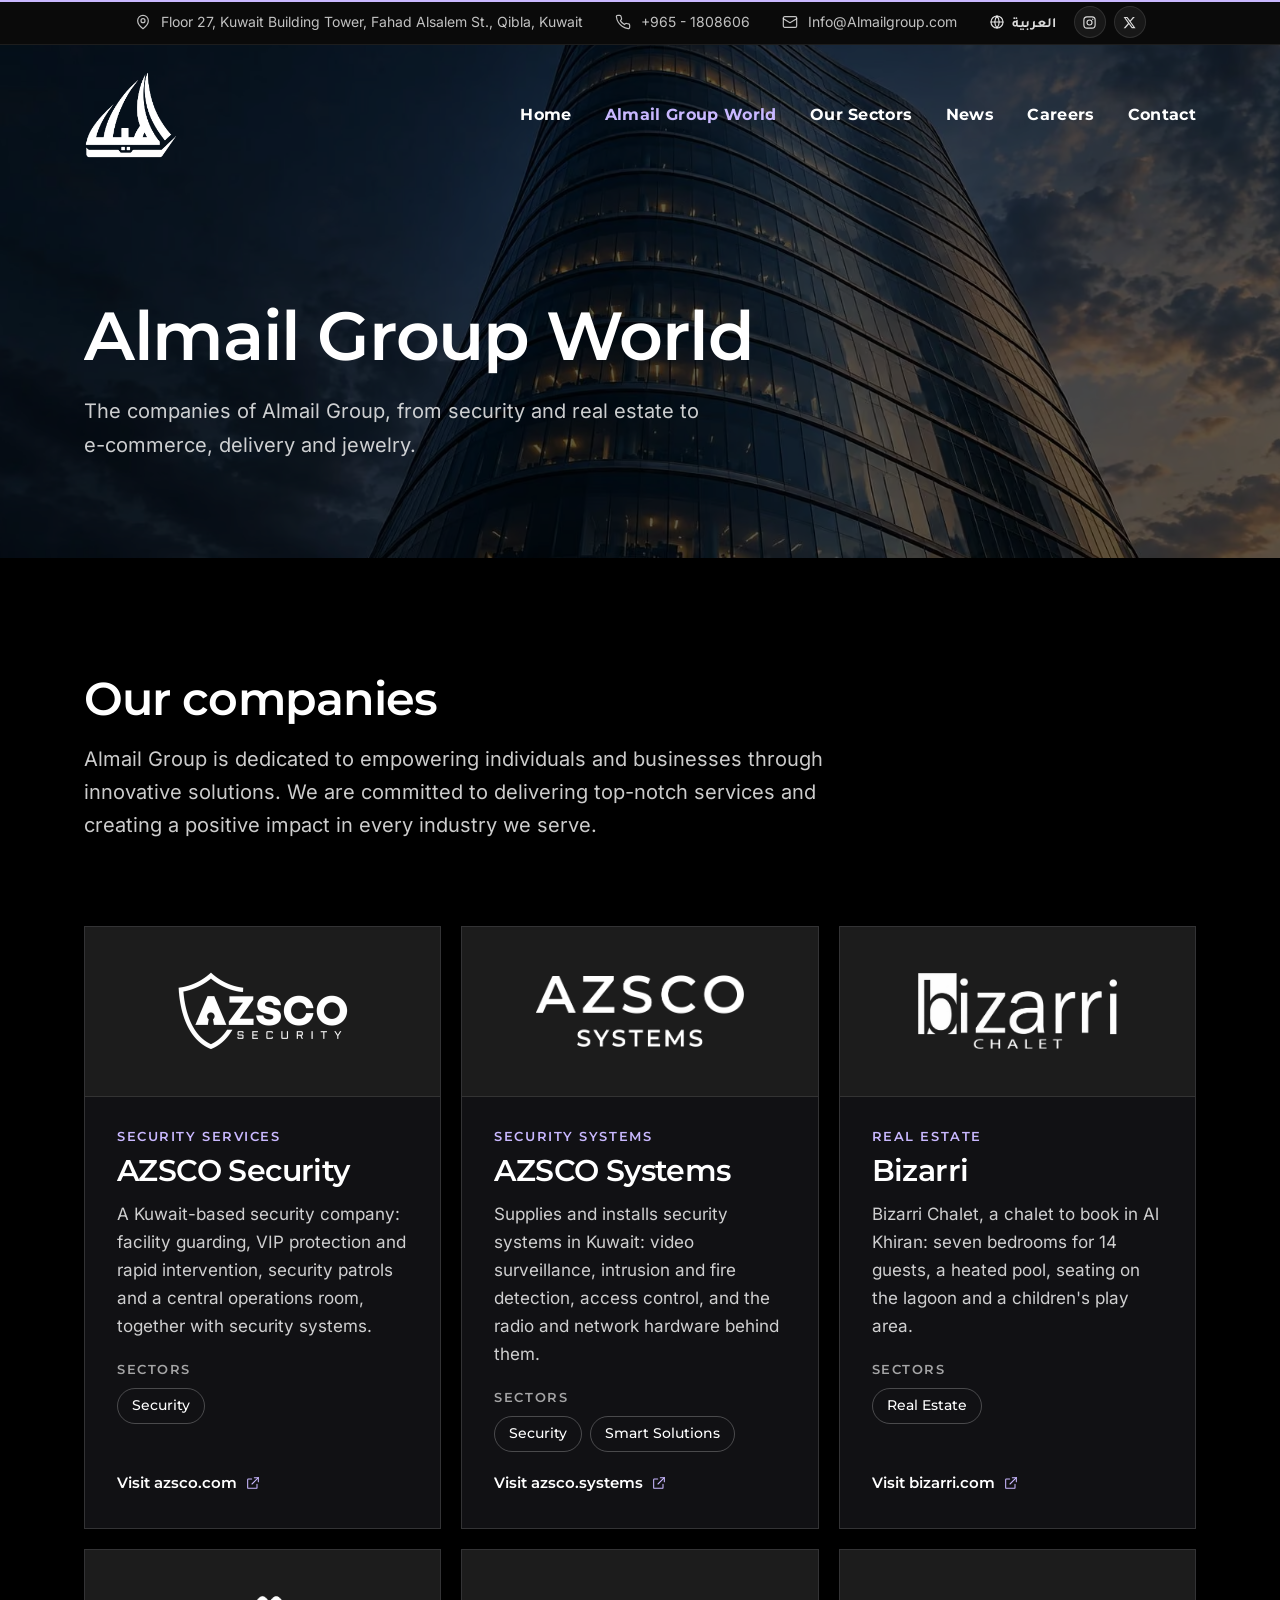
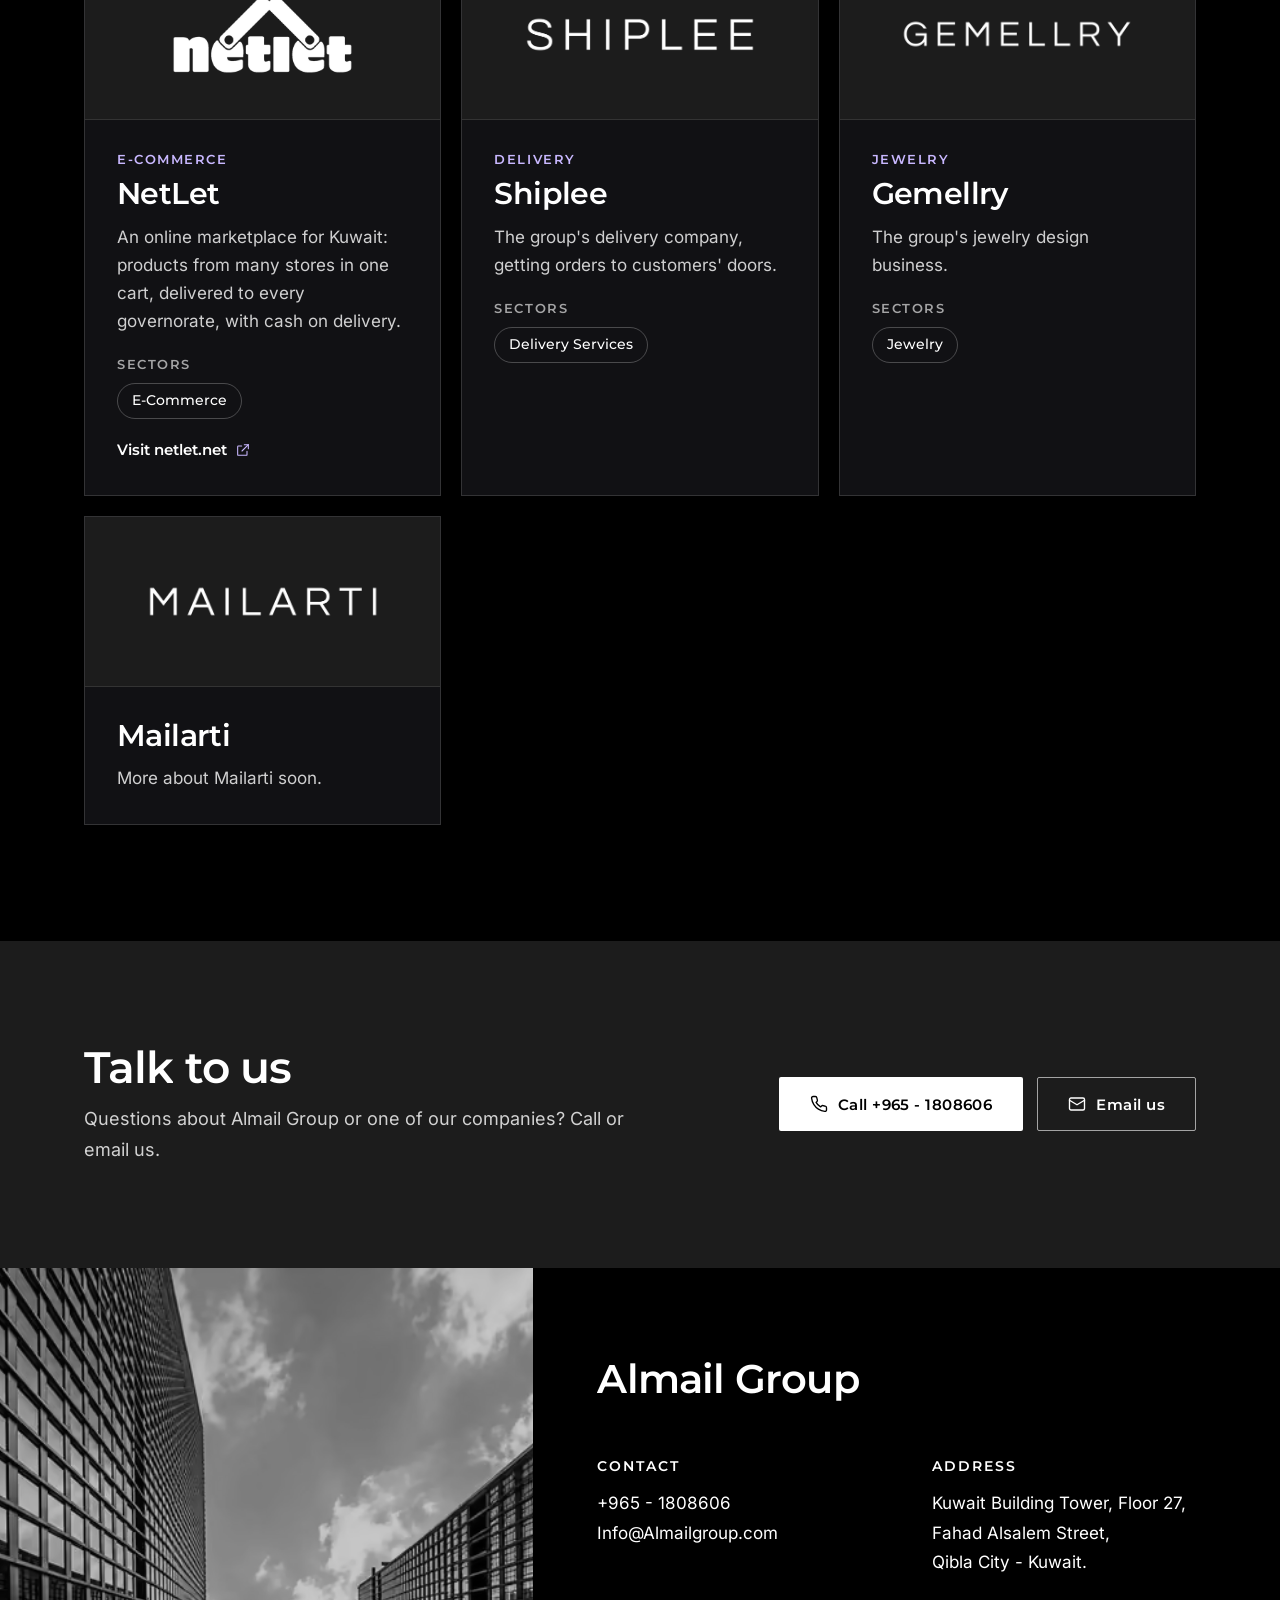
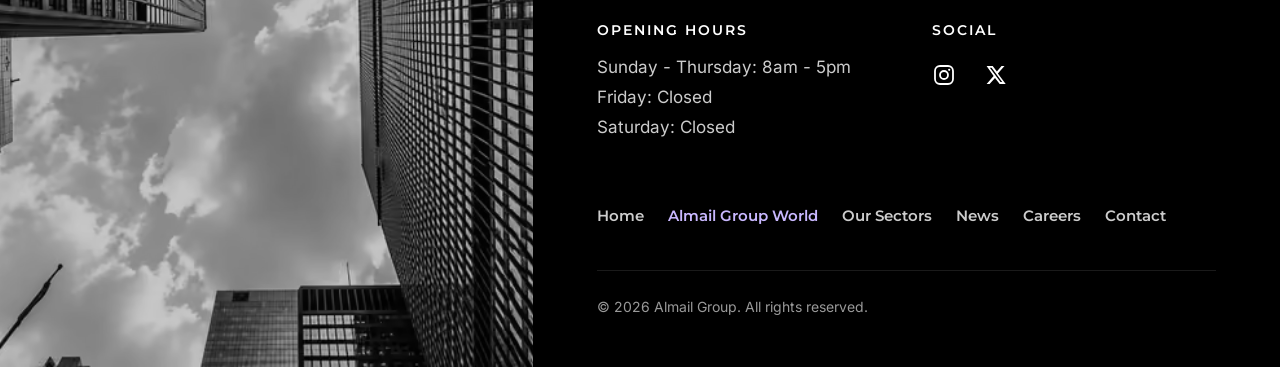
==== commit 1225b613: "Remove the header call button and the hero's Contact us; smaller type The round call button beside t" ====
--- a/almail-group-world/index.html
+++ b/almail-group-world/index.html
@@ -102,8 +102,8 @@
 --font-head: "Montserrat", "Montserrat Fallback", "Helvetica Neue", Helvetica, Arial, sans-serif;
 --font-nav: var(--font-head);
 --font-body: "Inter", "Inter Fallback", "Helvetica Neue", Helvetica, Arial, sans-serif;
---h1: clamp(50px, 9vw, 80px);
---h2: clamp(36px, 6vw, 56px);
+--h1: clamp(44px, 7vw, 68px);
+--h2: clamp(32px, 4.6vw, 46px);
 --wrap: 1240px;
 --gutter: clamp(20px, 5vw, 64px);
 --section: clamp(88px, 12vw, 150px);
@@ -123,7 +123,7 @@
 margin: 0;
 background: var(--black);
 color: var(--white);
-font: 400 20px/1.7 var(--font-body);
+font: 400 18px/1.7 var(--font-body);
 -webkit-font-smoothing: antialiased;
 -moz-osx-font-smoothing: grayscale;
 }
@@ -282,18 +282,6 @@
 }
 .nav-link[aria-current="page"] { color: var(--lavender); }
 .header-actions { display: none; align-items: center; gap: 10px; margin-inline-end: -6px; }
-.call-btn {
-display: inline-flex;
-align-items: center;
-justify-content: center;
-width: 44px;
-height: 44px;
-border: 1px solid rgba(255, 255, 255, .35);
-border-radius: 50%;
-color: var(--white);
-}
-.call-btn svg { width: 20px; height: 20px; }
-.call-btn:active { border-color: var(--lavender); color: var(--lavender); }
 .burger {
 display: none;
 position: relative;
@@ -420,8 +408,8 @@
 .btn-primary { background: var(--white); color: var(--black); }
 .btn-ghost { border-color: rgba(255, 255, 255, .6); color: var(--white); }
 .hero-lead {
-max-width: 620px;
-font-size: 24px;
+max-width: 600px;
+font-size: 20px;
 line-height: 1.55;
 color: var(--white);
 }
@@ -449,7 +437,7 @@
 color: var(--black);
 }
 .why-band h2 { margin-bottom: clamp(28px, 4vw, 44px); }
-.why-band h3 { margin-bottom: 16px; font-size: clamp(24px, 3vw, 30px); line-height: 1.25; }
+.why-band h3 { margin-bottom: 16px; font-size: clamp(22px, 2.4vw, 26px); line-height: 1.25; }
 .why-band p { color: #1a1a1a; }
 .why-body {
 display: grid;
@@ -485,7 +473,7 @@
 margin-top: 14px;
 font-family: var(--font-head);
 font-weight: 500;
-font-size: clamp(22px, 2.6vw, 28px);
+font-size: clamp(20px, 2.2vw, 24px);
 color: var(--soft);
 }
 .about-head {
@@ -496,7 +484,7 @@
 margin-bottom: clamp(48px, 6vw, 72px);
 }
 .about-head .section-head { margin-bottom: 0; }
-.about-text { font-size: 21px; line-height: 1.7; color: var(--white); }
+.about-text { font-size: 19px; line-height: 1.7; color: var(--white); }
 .sub-logos {
 --cols: 4;
 --gx: 16px;
@@ -518,7 +506,7 @@
 .sub-logos img { width: auto; max-width: 100%; max-height: 84px; object-fit: contain; }
 .sectors { --overlay: .55; padding-block: var(--section); }
 .sectors-head { max-width: 800px; margin: 0 auto clamp(48px, 7vw, 80px); text-align: center; }
-.sectors-head p { margin-top: 24px; font-size: 21px; color: var(--white); }
+.sectors-head p { margin-top: 24px; font-size: 19px; color: var(--white); }
 .sector-list {
 display: grid;
 grid-template-columns: repeat(2, minmax(0, 1fr));
@@ -533,7 +521,7 @@
 align-items: center;
 gap: 22px;
 padding: 24px 4px;
-font: 500 clamp(26px, 3.2vw, 42px)/1.15 var(--font-head);
+font: 500 clamp(24px, 2.8vw, 36px)/1.15 var(--font-head);
 color: var(--white);
 text-decoration: none;
 transition: color .35s var(--ease);
@@ -613,10 +601,10 @@
 .quote figure { margin: 0; }
 .quote-slide[hidden] { display: block; visibility: hidden; opacity: 0; }
 .quote blockquote { margin: 0 auto; max-width: 960px; }
-.quote blockquote p { font: 500 clamp(30px, 4.4vw, 48px)/1.25 var(--font-head); text-wrap: balance; }
+.quote blockquote p { font: 500 clamp(26px, 3.6vw, 40px)/1.25 var(--font-head); text-wrap: balance; }
 .quote figcaption { display: flex; flex-direction: column; align-items: center; gap: 4px; margin-top: 36px; }
 .quote figcaption::before { content: ""; width: 48px; height: 2px; margin-bottom: 18px; background: var(--lavender); }
-.quote-name { font-size: 21px; font-weight: 600; }
+.quote-name { font-size: 19px; font-weight: 600; }
 .quote-role { font-size: 16px; color: var(--soft); }
 .quote-dots { display: flex; justify-content: center; gap: 4px; margin-top: 48px; }
 .quote-dot {
@@ -642,7 +630,7 @@
 .footer-photo.has-hint::before { background-position: center; filter: grayscale(1) brightness(.78) blur(24px); }
 .footer-photo img { position: absolute; inset: 0; width: 100%; height: 100%; object-fit: cover; filter: grayscale(1) brightness(.78); }
 .footer-panel { padding: clamp(56px, 7vw, 100px) clamp(28px, 5vw, 80px) clamp(32px, 4vw, 48px); }
-.footer-title { margin-bottom: clamp(36px, 5vw, 56px); font-size: clamp(34px, 4.4vw, 48px); }
+.footer-title { margin-bottom: clamp(36px, 5vw, 56px); font-size: clamp(30px, 3.6vw, 40px); }
 .footer-grid { display: grid; grid-template-columns: repeat(auto-fit, minmax(240px, 1fr)); gap: 44px clamp(24px, 4vw, 56px); }
 .footer-nav { margin-top: clamp(40px, 5vw, 56px); }
 .footer-nav ul { display: flex; flex-wrap: wrap; gap: 4px 24px; }
@@ -671,7 +659,7 @@
 }
 .footer-grid p,
 .footer-grid address,
-.footer-contact { font-size: 18px; line-height: 1.75; color: var(--soft); }
+.footer-contact { font-size: 17px; line-height: 1.75; color: var(--soft); }
 .footer-grid a { color: var(--white); text-decoration: none; }
 .social { display: flex; gap: 8px; margin-inline-start: -10px; }
 .social a { display: inline-flex; width: 44px; height: 44px; padding: 10px; color: var(--white); transition: color .25s var(--ease); }
@@ -708,10 +696,10 @@
 min-height: 62vh;
 padding-block: 230px clamp(64px, 8vw, 96px);
 }
-.page-lead { max-width: 620px; margin-top: 20px; font-size: 22px; color: var(--soft); }
+.page-lead { max-width: 620px; margin-top: 20px; font-size: 20px; color: var(--soft); }
 .page-section { padding-block: clamp(72px, 9vw, 120px); background: var(--black); }
 .page-section--alt { border-block: 1px solid rgba(255, 255, 255, .06); background: var(--ink); }
-.lead-text { max-width: 760px; margin-top: 18px; font-size: clamp(19px, 1.9vw, 22px); line-height: 1.65; color: var(--soft); }
+.lead-text { max-width: 760px; margin-top: 18px; font-size: clamp(18px, 1.7vw, 20px); line-height: 1.65; color: var(--soft); }
 .page-intro { margin: 0 0 clamp(40px, 5vw, 64px); color: var(--white); }
 .icon-badge {
 display: inline-flex;
@@ -1100,22 +1088,22 @@
 .steps { grid-template-columns: 1fr; }
 }
 @media (min-width: 1680px) {
-:root { --wrap: 1480px; --h1: 96px; --h2: 64px; --section: 160px; }
-body { font-size: 21px; }
-.hero-lead { max-width: 720px; font-size: 26px; }
-.page-lead { max-width: 720px; font-size: 24px; }
+:root { --wrap: 1480px; --h1: 80px; --h2: 54px; --section: 160px; }
+body { font-size: 19px; }
+.hero-lead { max-width: 680px; font-size: 22px; }
+.page-lead { max-width: 680px; font-size: 21px; }
 .nav-link { font-size: 17px; }
 .why-band,
 .logo-grid--partners,
 .logo-grid--clients { max-width: 1360px; }
 .sector-list { max-width: 1280px; }
 .about-text,
-.sectors-head p { font-size: 23px; }
+.sectors-head p { font-size: 20px; }
 }
 @media (min-width: 2200px) {
-:root { --wrap: 1720px; --h1: 112px; --h2: 72px; }
-body { font-size: 22px; }
-.hero-lead { max-width: 800px; font-size: 28px; }
+:root { --wrap: 1720px; --h1: 92px; --h2: 60px; }
+body { font-size: 20px; }
+.hero-lead { max-width: 760px; font-size: 24px; }
 .why-band,
 .logo-grid--partners,
 .logo-grid--clients { max-width: 1560px; }
@@ -1130,15 +1118,15 @@
 .logo-grid--partners { grid-template-columns: repeat(2, minmax(0, 1fr)); }
 }
 @media (max-width: 640px) {
-:root { --h1: clamp(38px, 11.6vw, 56px); --section: 72px; }
-body { font-size: 18px; }
+:root { --h1: clamp(34px, 9.6vw, 44px); --section: 72px; }
+body { font-size: 16px; }
 .header-inner { padding-block: 14px; }
 .brand-logo { height: 52px; }
 .site-header.is-stuck .header-inner { padding-block: 8px; }
 .site-header.is-stuck .brand-logo { height: 44px; }
 .hero { padding-block: 140px 96px; }
 .hero-title { margin-bottom: 20px; }
-.hero-lead { font-size: 18px; line-height: 1.6; }
+.hero-lead { font-size: 16px; line-height: 1.65; }
 .hero-actions { margin-top: 28px; }
 .why { padding-block: 64px; }
 .why-band { padding: 28px; }
@@ -1150,7 +1138,7 @@
 .steps .btn,
 .item-card .btn { align-self: stretch; }
 .page-hero { min-height: 56vh; padding-block: 190px 56px; }
-.page-lead { font-size: 19px; }
+.page-lead { font-size: 17px; }
 .contact-cards { grid-template-columns: 1fr; }
 .company-logo { height: 140px; }
 .why .bg img { object-position: 22% center; }
@@ -1179,11 +1167,11 @@
 .why-band { padding: 24px 20px; }
 .why-areas li { padding: 12px; font-size: 14px; }
 .header-actions { gap: 6px; }
-.sector-link { font-size: 24px; }
+.sector-link { font-size: 22px; }
 .sector-arrow { display: none; }
 }
 @media (max-height: 500px) and (orientation: landscape) {
-:root { --h1: clamp(34px, 6vw, 52px); --h2: clamp(28px, 4.6vw, 40px); --section: 64px; }
+:root { --h1: clamp(30px, 5.4vw, 44px); --h2: clamp(26px, 4vw, 34px); --section: 64px; }
 .topbar { display: none; }
 .header-inner { padding-block: 8px; }
 .brand-logo { height: 44px; }
@@ -1191,11 +1179,11 @@
 .site-header.is-stuck .header-inner { padding-block: 6px; }
 .hero { padding-block: 96px 56px; }
 .hero-title { margin-bottom: 18px; }
-.hero-lead { font-size: 18px; }
+.hero-lead { font-size: 16px; }
 .hero-actions { margin-top: 24px; }
 .scroll-cue { display: none; }
 .page-hero { min-height: 0; padding-block: 110px 44px; }
-.page-lead { font-size: 18px; }
+.page-lead { font-size: 16px; }
 .why { padding-block: 56px; }
 .why-band { padding: 32px; }
 .clients-head { padding-block: 64px 36px; }
@@ -1260,7 +1248,6 @@
     </nav>
     <a class="lang-link header-lang" href="/ar/almail-group-world/" hreflang="ar" lang="ar"><svg viewBox="0 0 24 24" fill="none" stroke="currentColor" stroke-width="1.8" stroke-linecap="round" stroke-linejoin="round" aria-hidden="true"><circle cx="12" cy="12" r="9"/><path d="M3 12h18"/><path d="M12 3a14 14 0 0 1 0 18a14 14 0 0 1 0-18z"/></svg><span>العربية</span></a>
     <div class="header-actions">
-      <a class="call-btn" href="tel:+9651808606" aria-label="Call Almail Group on +965 - 1808606"><svg viewBox="0 0 24 24" fill="none" stroke="currentColor" stroke-width="1.8" stroke-linecap="round" stroke-linejoin="round" aria-hidden="true"><path d="M22 16.9v3a2 2 0 0 1-2.2 2 19.8 19.8 0 0 1-8.6-3.1 19.5 19.5 0 0 1-6-6A19.8 19.8 0 0 1 2.1 4.2 2 2 0 0 1 4.1 2h3a2 2 0 0 1 2 1.7c.1 1 .4 1.9.7 2.8a2 2 0 0 1-.5 2.1L8.1 9.9a16 16 0 0 0 6 6l1.3-1.2a2 2 0 0 1 2.1-.5c.9.3 1.8.6 2.8.7a2 2 0 0 1 1.7 2z"/></svg></a>
       <button class="burger" type="button" aria-label="Open menu" aria-expanded="false" aria-controls="mobile-nav"><span></span></button>
     </div>
   </div>
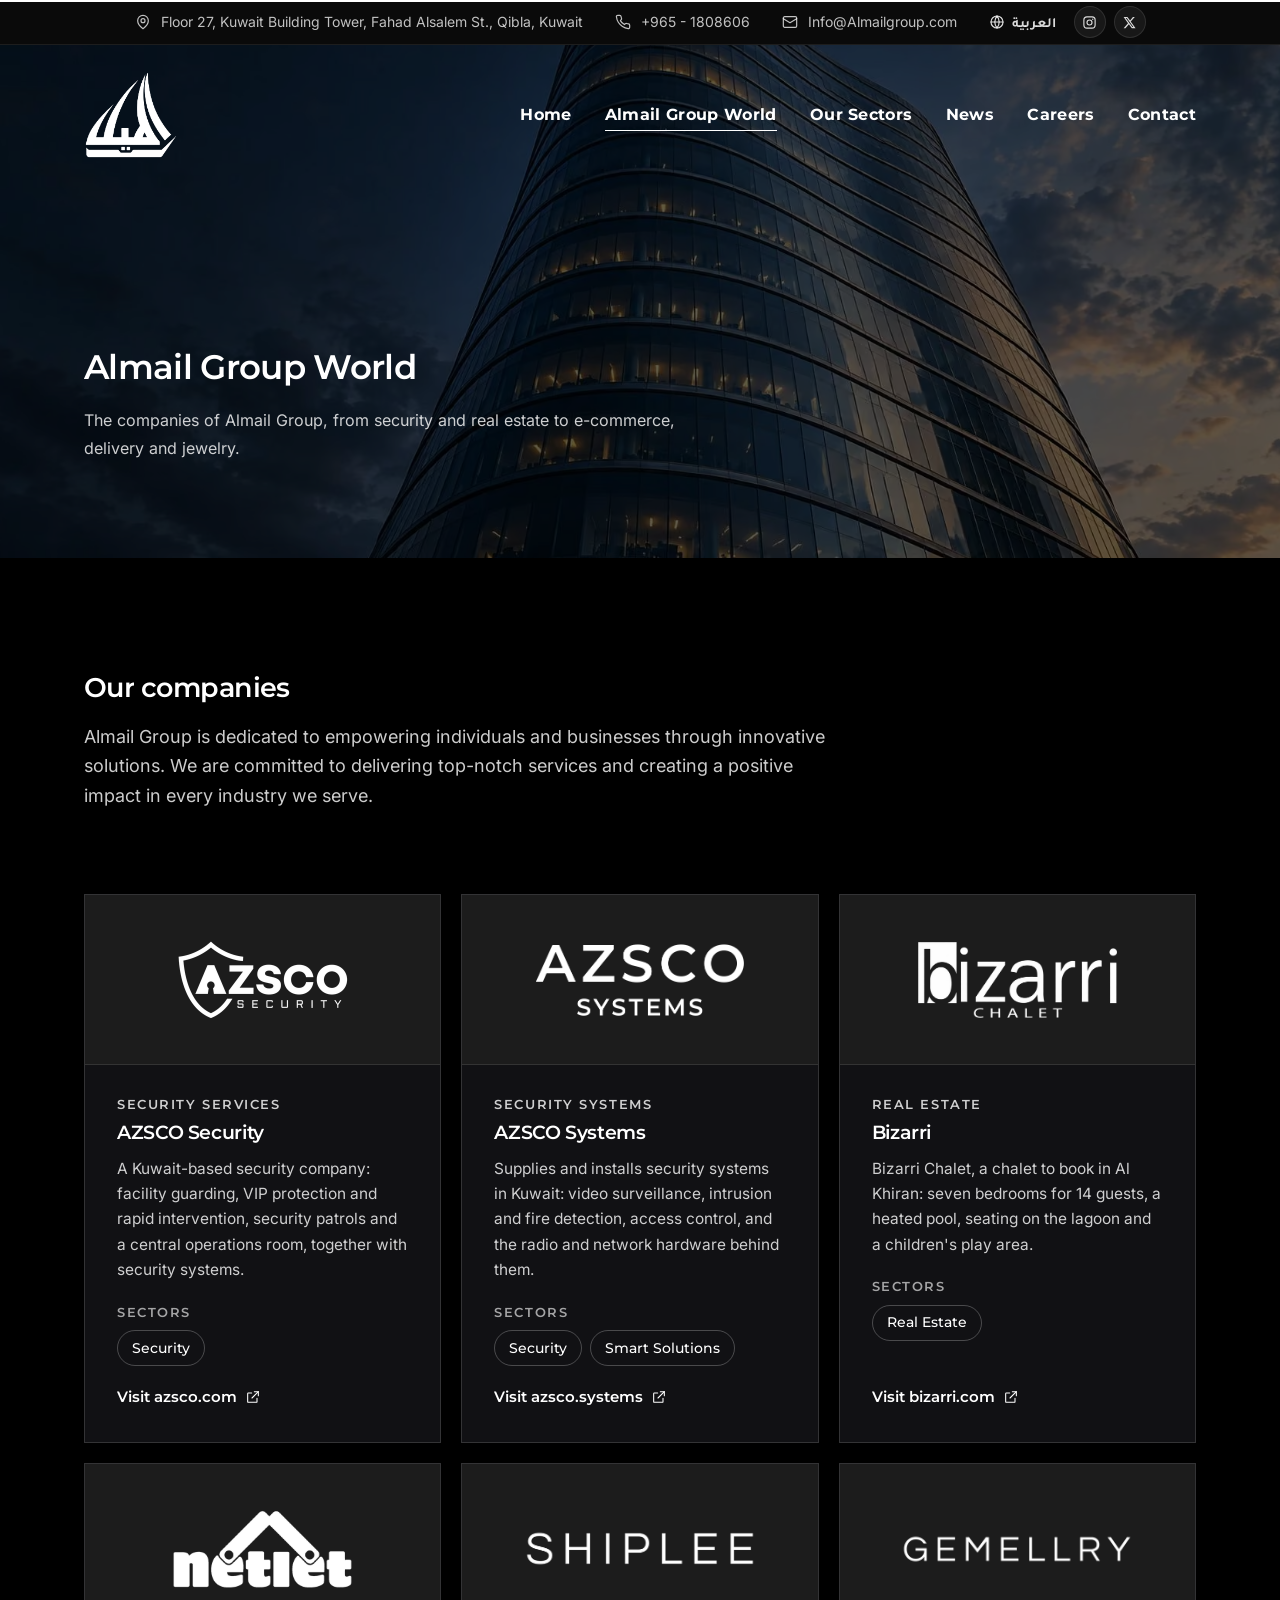
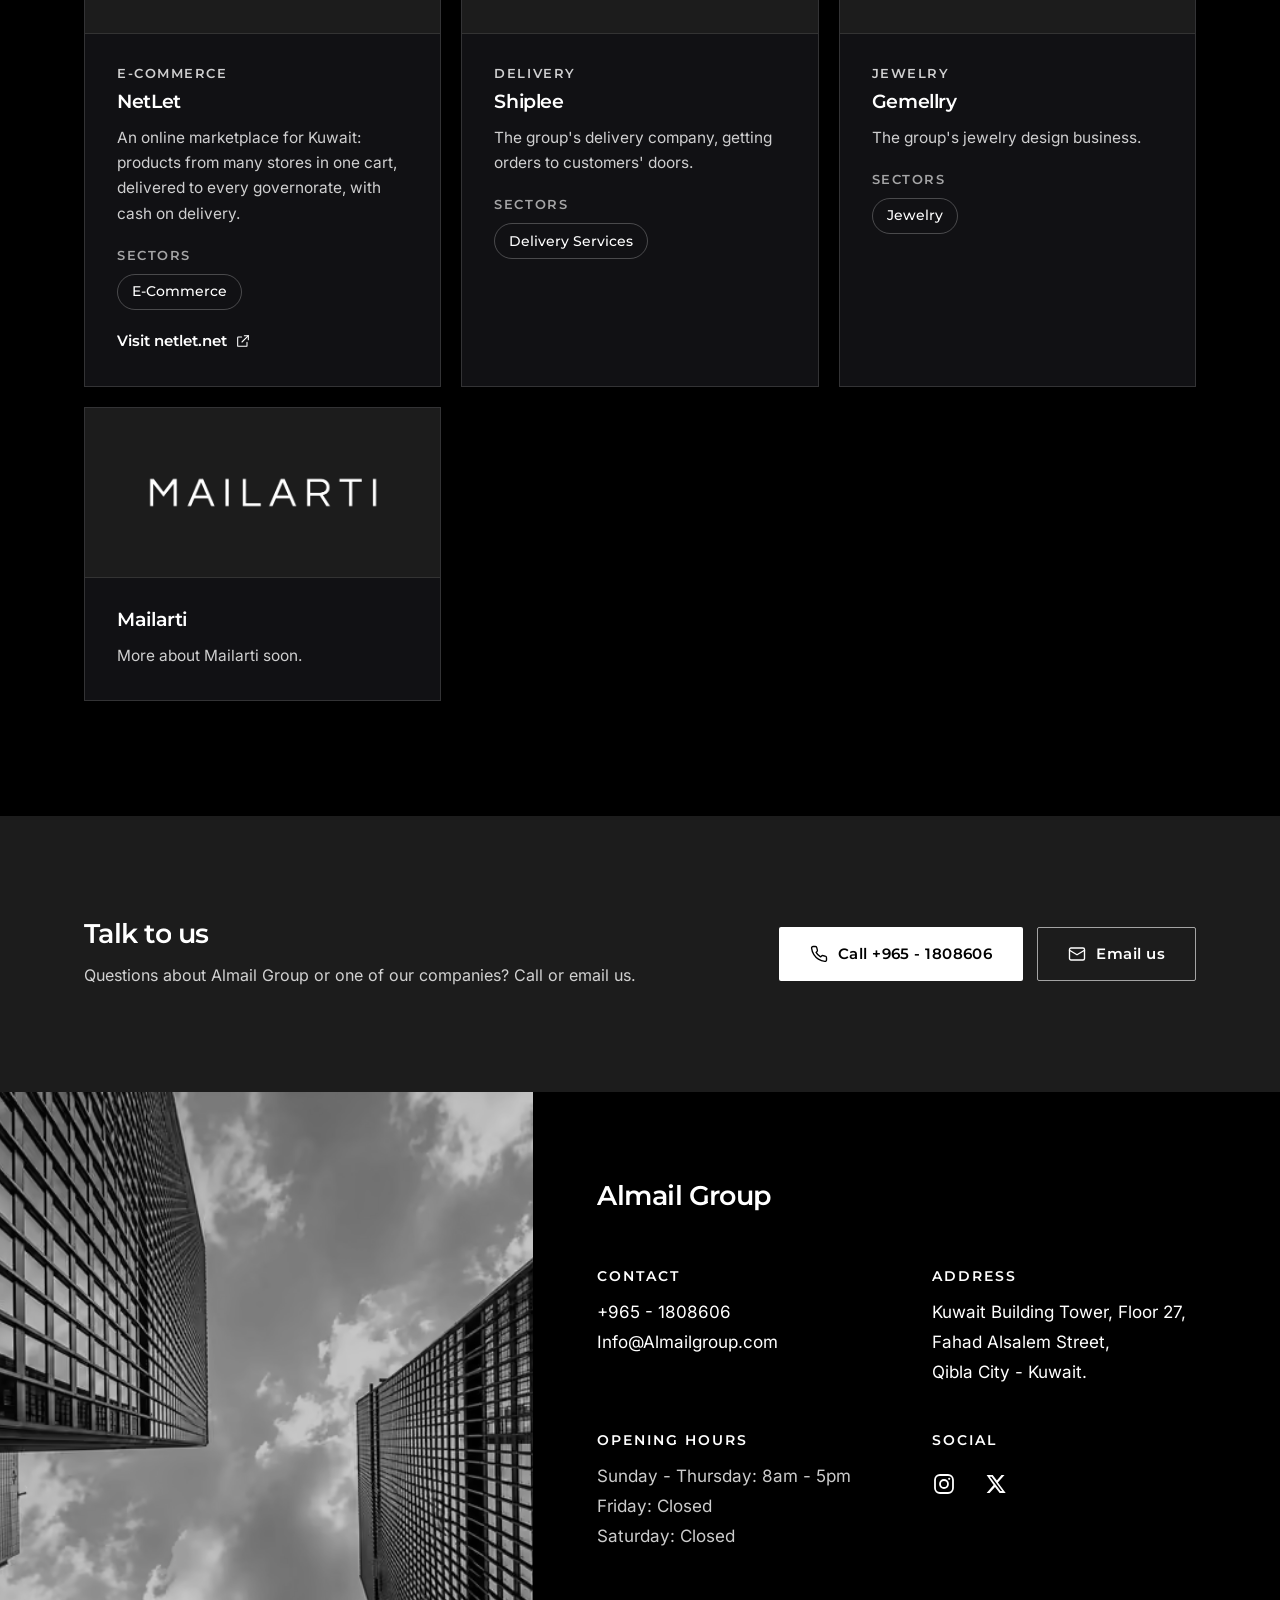
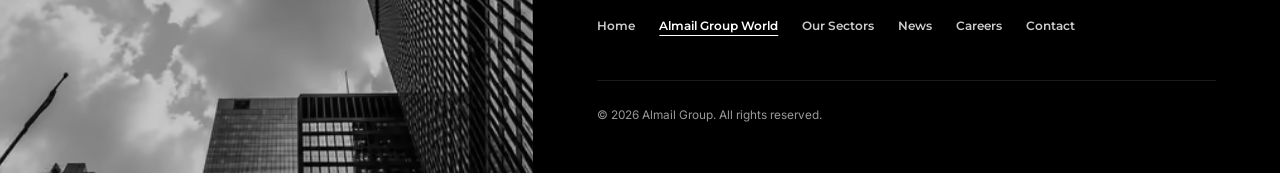
==== commit 09612e07: "Same text sizes on every screen; black and white instead of purple The type sizes set for phones now" ====
--- a/almail-group-world/index.html
+++ b/almail-group-world/index.html
@@ -96,14 +96,13 @@
 --charcoal: #1c1c1c;
 --white: #fff;
 --soft: rgba(255, 255, 255, .8);
---lavender: #c9b8ff;
 --card: #111114;
 --line: rgba(255, 255, 255, .14);
 --font-head: "Montserrat", "Montserrat Fallback", "Helvetica Neue", Helvetica, Arial, sans-serif;
 --font-nav: var(--font-head);
 --font-body: "Inter", "Inter Fallback", "Helvetica Neue", Helvetica, Arial, sans-serif;
---h1: clamp(44px, 7vw, 68px);
---h2: clamp(32px, 4.6vw, 46px);
+--h1: 33.6px;
+--h2: 27.2px;
 --wrap: 1240px;
 --gutter: clamp(20px, 5vw, 64px);
 --section: clamp(88px, 12vw, 150px);
@@ -123,13 +122,14 @@
 margin: 0;
 background: var(--black);
 color: var(--white);
-font: 400 18px/1.7 var(--font-body);
+font: 400 16px/1.75 var(--font-body);
 -webkit-font-smoothing: antialiased;
 -moz-osx-font-smoothing: grayscale;
 }
 img { display: block; max-width: 100%; height: auto; }
+input, select, textarea { font-size: 16px; }
 picture { display: contents; }
-a, button { -webkit-tap-highlight-color: rgba(201, 184, 255, .2); }
+a, button { -webkit-tap-highlight-color: rgba(255, 255, 255, .15); }
 h1, h2, h3 {
 margin: 0;
 font-family: var(--font-head);
@@ -144,7 +144,7 @@
 a { color: inherit; }
 ul { margin: 0; padding: 0; list-style: none; }
 address { font-style: normal; }
-:focus-visible { outline: 2px solid var(--lavender); outline-offset: 4px; }
+:focus-visible { outline: 2px solid var(--white); outline-offset: 4px; }
 .wrap {
 width: 100%;
 max-width: var(--wrap);
@@ -280,7 +280,7 @@
 transform-origin: left;
 transition: transform .35s var(--ease);
 }
-.nav-link[aria-current="page"] { color: var(--lavender); }
+.nav-link[aria-current="page"]::after { transform: scaleX(1); }
 .header-actions { display: none; align-items: center; gap: 10px; margin-inline-end: -6px; }
 .burger {
 display: none;
@@ -354,8 +354,8 @@
 color: var(--white);
 text-decoration: none;
 }
-.m-link[aria-current="page"],
-.m-link:active { color: var(--lavender); }
+.m-link[aria-current="page"] { text-decoration: underline; text-decoration-thickness: 1px; text-underline-offset: 8px; }
+.m-link:active { color: var(--soft); }
 .m-lang {
 display: flex;
 align-items: center;
@@ -366,13 +366,13 @@
 color: var(--soft);
 text-decoration: none;
 }
-.m-lang svg { width: 18px; height: 18px; color: var(--lavender); }
-.m-lang:active { color: var(--lavender); }
+.m-lang svg { width: 18px; height: 18px; color: var(--soft); }
+.m-lang:active { color: var(--soft); }
 .m-contact { margin-top: auto; padding-top: 36px; }
 .m-call { width: 100%; }
 .m-details { display: grid; gap: 2px; margin-top: 18px; font-size: 16px; color: var(--soft); }
 .m-details li { display: flex; align-items: center; gap: 12px; }
-.m-details svg { flex-shrink: 0; width: 18px; height: 18px; color: var(--lavender); }
+.m-details svg { flex-shrink: 0; width: 18px; height: 18px; color: var(--soft); }
 .m-details a,
 .m-details span { padding-block: 9px; }
 .m-details a { color: var(--white); text-decoration: none; }
@@ -387,7 +387,7 @@
 .hero::before {
 background: linear-gradient(90deg, rgba(0, 0, 0, .78) 0%, rgba(0, 0, 0, .58) 42%, rgba(0, 0, 0, .28) 100%);
 }
-.hero-title { margin-bottom: 28px; }
+.hero-title { margin-bottom: 28px; font-size: 33.5px; }
 .hero-actions { display: flex; flex-wrap: wrap; gap: 14px; margin-top: 44px; }
 .btn {
 display: inline-flex;
@@ -409,8 +409,8 @@
 .btn-ghost { border-color: rgba(255, 255, 255, .6); color: var(--white); }
 .hero-lead {
 max-width: 600px;
-font-size: 20px;
-line-height: 1.55;
+font-size: 16px;
+line-height: 1.65;
 color: var(--white);
 }
 .scroll-cue {
@@ -437,8 +437,8 @@
 color: var(--black);
 }
 .why-band h2 { margin-bottom: clamp(28px, 4vw, 44px); }
-.why-band h3 { margin-bottom: 16px; font-size: clamp(22px, 2.4vw, 26px); line-height: 1.25; }
-.why-band p { color: #1a1a1a; }
+.why-band h3 { margin-bottom: 16px; font-size: 18.6px; line-height: 1.25; }
+.why-band p { font-size: 15.4px; color: #1a1a1a; }
 .why-body {
 display: grid;
 grid-template-columns: minmax(0, 1fr) minmax(0, 1fr);
@@ -451,7 +451,7 @@
 align-items: center;
 gap: 14px;
 padding: 14px 16px;
-border: 1px solid #e6e4ee;
+border: 1px solid #e5e5e5;
 font: 600 16px/1.25 var(--font-head);
 color: #111;
 }
@@ -463,8 +463,8 @@
 width: 42px;
 height: 42px;
 border-radius: 50%;
-background: #f1edff;
-color: #4c3aa8;
+background: #f0f0f0;
+color: var(--black);
 }
 .why-icon svg { width: 22px; height: 22px; }
 .about { --overlay: .62; padding-block: var(--section); }
@@ -473,7 +473,7 @@
 margin-top: 14px;
 font-family: var(--font-head);
 font-weight: 500;
-font-size: clamp(20px, 2.2vw, 24px);
+font-size: 20px;
 color: var(--soft);
 }
 .about-head {
@@ -484,7 +484,7 @@
 margin-bottom: clamp(48px, 6vw, 72px);
 }
 .about-head .section-head { margin-bottom: 0; }
-.about-text { font-size: 19px; line-height: 1.7; color: var(--white); }
+.about-text { font-size: 16px; line-height: 1.7; color: var(--white); }
 .sub-logos {
 --cols: 4;
 --gx: 16px;
@@ -506,7 +506,7 @@
 .sub-logos img { width: auto; max-width: 100%; max-height: 84px; object-fit: contain; }
 .sectors { --overlay: .55; padding-block: var(--section); }
 .sectors-head { max-width: 800px; margin: 0 auto clamp(48px, 7vw, 80px); text-align: center; }
-.sectors-head p { margin-top: 24px; font-size: 19px; color: var(--white); }
+.sectors-head p { margin-top: 24px; font-size: 16px; color: var(--white); }
 .sector-list {
 display: grid;
 grid-template-columns: repeat(2, minmax(0, 1fr));
@@ -521,7 +521,7 @@
 align-items: center;
 gap: 22px;
 padding: 24px 4px;
-font: 500 clamp(24px, 2.8vw, 36px)/1.15 var(--font-head);
+font: 500 24px/1.15 var(--font-head);
 color: var(--white);
 text-decoration: none;
 transition: color .35s var(--ease);
@@ -530,19 +530,18 @@
 min-width: 2.2em;
 font: 600 14px/1 var(--font-nav);
 letter-spacing: .1em;
-color: var(--lavender);
+color: var(--soft);
 }
 .sector-name { flex: 1; transition: transform .45s var(--ease); }
 .sector-arrow {
 display: inline-flex;
-color: var(--lavender);
+color: var(--white);
 opacity: 0;
 transform: translateX(-10px);
 transition: opacity .35s var(--ease), transform .45s var(--ease);
 }
 .sector-arrow svg { width: 28px; height: 28px; }
-.sector-link:focus-visible,
-.sector-link:active { color: var(--lavender); }
+.sector-link:active { color: var(--soft); }
 .sector-link:focus-visible .sector-name { transform: translateX(6px); }
 .sector-link:focus-visible .sector-arrow { opacity: 1; transform: none; }
 .logo-grid {
@@ -601,9 +600,9 @@
 .quote figure { margin: 0; }
 .quote-slide[hidden] { display: block; visibility: hidden; opacity: 0; }
 .quote blockquote { margin: 0 auto; max-width: 960px; }
-.quote blockquote p { font: 500 clamp(26px, 3.6vw, 40px)/1.25 var(--font-head); text-wrap: balance; }
+.quote blockquote p { font: 500 26px/1.25 var(--font-head); text-wrap: balance; }
 .quote figcaption { display: flex; flex-direction: column; align-items: center; gap: 4px; margin-top: 36px; }
-.quote figcaption::before { content: ""; width: 48px; height: 2px; margin-bottom: 18px; background: var(--lavender); }
+.quote figcaption::before { content: ""; width: 48px; height: 2px; margin-bottom: 18px; background: var(--white); }
 .quote-name { font-size: 19px; font-weight: 600; }
 .quote-role { font-size: 16px; color: var(--soft); }
 .quote-dots { display: flex; justify-content: center; gap: 4px; margin-top: 48px; }
@@ -630,7 +629,7 @@
 .footer-photo.has-hint::before { background-position: center; filter: grayscale(1) brightness(.78) blur(24px); }
 .footer-photo img { position: absolute; inset: 0; width: 100%; height: 100%; object-fit: cover; filter: grayscale(1) brightness(.78); }
 .footer-panel { padding: clamp(56px, 7vw, 100px) clamp(28px, 5vw, 80px) clamp(32px, 4vw, 48px); }
-.footer-title { margin-bottom: clamp(36px, 5vw, 56px); font-size: clamp(30px, 3.6vw, 40px); }
+.footer-title { margin-bottom: clamp(36px, 5vw, 56px); font-size: var(--h2); }
 .footer-grid { display: grid; grid-template-columns: repeat(auto-fit, minmax(240px, 1fr)); gap: 44px clamp(24px, 4vw, 56px); }
 .footer-nav { margin-top: clamp(40px, 5vw, 56px); }
 .footer-nav ul { display: flex; flex-wrap: wrap; gap: 4px 24px; }
@@ -638,17 +637,17 @@
 display: inline-flex;
 align-items: center;
 min-height: 36px;
-font: 600 15px/1.2 var(--font-nav);
+font: 600 11.8px/1.2 var(--font-nav);
 color: var(--soft);
 text-decoration: none;
 transition: color .25s var(--ease);
 }
-.footer-nav a[aria-current="page"] { color: var(--lavender); }
+.footer-nav a[aria-current="page"] { color: var(--white); text-decoration: underline; text-decoration-thickness: 1px; text-underline-offset: 5px; }
 .footer-legal {
 margin-top: clamp(28px, 3vw, 36px);
 padding-top: 24px;
 border-top: 1px solid rgba(255, 255, 255, .1);
-font-size: 14px;
+font-size: 11.8px;
 color: rgba(255, 255, 255, .6);
 }
 .footer-grid h3 {
@@ -688,7 +687,7 @@
 .to-top[hidden] { display: none; }
 .to-top.is-visible { opacity: 1; visibility: visible; transform: none; transition: opacity .3s var(--ease), transform .3s var(--ease); }
 .to-top svg { width: 20px; height: 20px; }
-.to-top:active { border-color: var(--lavender); color: var(--lavender); }
+.to-top:active { border-color: var(--white); background: rgba(255, 255, 255, .12); }
 .page-hero {
 --overlay: .62;
 display: flex;
@@ -696,10 +695,10 @@
 min-height: 62vh;
 padding-block: 230px clamp(64px, 8vw, 96px);
 }
-.page-lead { max-width: 620px; margin-top: 20px; font-size: 20px; color: var(--soft); }
+.page-lead { max-width: 620px; margin-top: 20px; font-size: 16px; color: var(--soft); }
 .page-section { padding-block: clamp(72px, 9vw, 120px); background: var(--black); }
 .page-section--alt { border-block: 1px solid rgba(255, 255, 255, .06); background: var(--ink); }
-.lead-text { max-width: 760px; margin-top: 18px; font-size: clamp(18px, 1.7vw, 20px); line-height: 1.65; color: var(--soft); }
+.lead-text { max-width: 760px; margin-top: 18px; font-size: 17.9px; line-height: 1.65; color: var(--soft); }
 .page-intro { margin: 0 0 clamp(40px, 5vw, 64px); color: var(--white); }
 .icon-badge {
 display: inline-flex;
@@ -709,8 +708,8 @@
 width: 52px;
 height: 52px;
 border-radius: 50%;
-background: rgba(201, 184, 255, .12);
-color: var(--lavender);
+background: rgba(255, 255, 255, .1);
+color: var(--white);
 }
 .icon-badge svg { width: 24px; height: 24px; }
 .company-card,
@@ -724,7 +723,7 @@
 .company-card,
 .sector-card { scroll-margin-top: 100px; transition: border-color .4s var(--ease); }
 .company-card:target,
-.sector-card:target { border-color: var(--lavender); }
+.sector-card:target { border-color: var(--white); }
 .chips-label { margin-top: 22px; font: 600 13px/1.2 var(--font-nav); letter-spacing: .12em; text-transform: uppercase; color: rgba(255, 255, 255, .62); }
 .chips { display: flex; flex-wrap: wrap; gap: 8px; margin-top: 10px; }
 .chip {
@@ -739,7 +738,7 @@
 text-decoration: none;
 transition: border-color .25s var(--ease), color .25s var(--ease);
 }
-a.chip:active { border-color: var(--lavender); color: var(--lavender); }
+a.chip:active { border-color: var(--white); background: rgba(255, 255, 255, .1); }
 .company-grid { display: grid; grid-template-columns: repeat(auto-fill, minmax(min(100%, 340px), 1fr)); gap: 20px; }
 .company-card { display: flex; flex-direction: column; }
 .company-logo {
@@ -753,9 +752,9 @@
 }
 .company-logo img { width: auto; max-width: min(240px, 100%); max-height: 84px; object-fit: contain; }
 .company-body { display: flex; flex: 1; flex-direction: column; align-items: flex-start; padding: clamp(24px, 3vw, 32px); }
-.company-field { margin-bottom: 10px; font: 600 13px/1.2 var(--font-nav); letter-spacing: .12em; text-transform: uppercase; color: var(--lavender); }
-.company-body h3 { font-size: clamp(26px, 2.6vw, 30px); }
-.company-text { margin-top: 12px; font-size: 17px; line-height: 1.65; color: var(--soft); }
+.company-field { margin-bottom: 10px; font: 600 13px/1.2 var(--font-nav); letter-spacing: .12em; text-transform: uppercase; color: var(--soft); }
+.company-body h3 { font-size: 18.6px; }
+.company-text { margin-top: 12px; font-size: 15.4px; line-height: 1.65; color: var(--soft); }
 .company-link {
 display: inline-flex;
 align-items: center;
@@ -767,28 +766,28 @@
 color: var(--white);
 text-decoration: none;
 }
-.company-link svg { width: 16px; height: 16px; color: var(--lavender); }
+.company-link svg { width: 16px; height: 16px; color: var(--white); }
 .sector-cards { display: grid; grid-template-columns: repeat(2, minmax(0, 1fr)); gap: 20px; }
 .sector-card { padding: clamp(28px, 3.4vw, 44px); }
 .sector-card-top { display: flex; align-items: center; justify-content: space-between; margin-bottom: 26px; }
-.sector-card h2 { font-size: clamp(28px, 3vw, 36px); }
-.sector-text { margin-top: 12px; font-size: 18px; line-height: 1.65; color: var(--soft); }
+.sector-card h2 { font-size: 18.6px; }
+.sector-text { margin-top: 12px; font-size: 15.4px; line-height: 1.65; color: var(--soft); }
 .news-layout { display: grid; grid-template-columns: minmax(0, 1fr) 320px; gap: clamp(32px, 5vw, 64px); align-items: start; }
 .item-list { display: grid; gap: 20px; }
 .item-card { padding: clamp(28px, 3.4vw, 44px); }
-.item-meta { display: block; margin-bottom: 14px; font: 600 14px/1.3 var(--font-nav); letter-spacing: .06em; color: var(--lavender); }
+.item-meta { display: block; margin-bottom: 14px; font: 600 14px/1.3 var(--font-nav); letter-spacing: .06em; color: var(--soft); }
 .item-card h2,
-.item-card h3 { margin-bottom: 14px; font-size: clamp(26px, 3vw, 34px); }
-.item-card p { color: var(--soft); }
+.item-card h3 { margin-bottom: 14px; font-size: 18.6px; }
+.item-card p { font-size: 15.4px; color: var(--soft); }
 .item-card p + p { margin-top: 14px; }
 .item-card .btn { margin-top: 24px; }
 .side-note { padding: 28px; }
-.side-note h2 { margin-bottom: 12px; font-size: 22px; }
-.side-note p { font-size: 17px; color: var(--soft); }
+.side-note h2 { margin-bottom: 12px; font-size: 18.6px; }
+.side-note p { font-size: 15.4px; color: var(--soft); }
 .side-note p + p { margin-top: 12px; }
 .side-note a { color: var(--white); }
 .side-note .social { margin-top: 10px; }
-.empty-note { max-width: 760px; padding: clamp(24px, 3vw, 36px); font-size: 19px; color: var(--soft); }
+.empty-note { max-width: 760px; padding: clamp(24px, 3vw, 36px); font-size: 15.4px; color: var(--soft); }
 .steps { display: grid; grid-template-columns: repeat(3, minmax(0, 1fr)); gap: 20px; margin: clamp(36px, 5vw, 56px) 0 0; padding: 0; list-style: none; }
 .steps > li { display: flex; flex-direction: column; align-items: flex-start; padding: clamp(28px, 3vw, 36px); }
 .step-num {
@@ -798,24 +797,24 @@
 width: 44px;
 height: 44px;
 margin-bottom: 22px;
-border: 1px solid var(--lavender);
+border: 1px solid var(--white);
 border-radius: 50%;
 font: 600 17px/1 var(--font-nav);
-color: var(--lavender);
-}
-.steps h3 { margin-bottom: 10px; font-size: 24px; }
-.steps p { font-size: 17px; color: var(--soft); }
+color: var(--white);
+}
+.steps h3 { margin-bottom: 10px; font-size: 18.6px; }
+.steps p { font-size: 15.4px; color: var(--soft); }
 .steps p a { color: var(--white); }
 .steps .chips { margin-top: 18px; }
 .steps .btn { margin-top: 24px; }
 .contact-cards { display: grid; grid-template-columns: repeat(4, minmax(0, 1fr)); gap: 20px; }
 .contact-card { display: flex; flex-direction: column; align-items: flex-start; padding: clamp(26px, 3vw, 34px); }
-.contact-card h2 { margin: 22px 0 10px; font-size: 24px; }
+.contact-card h2 { margin: 22px 0 10px; font-size: 18.6px; }
 .contact-card p,
-.contact-card address { margin-bottom: 24px; font-size: 17px; line-height: 1.7; color: var(--soft); }
+.contact-card address { margin-bottom: 24px; font-size: 15.4px; line-height: 1.7; color: var(--soft); }
 .contact-card p a { color: var(--white); text-decoration: none; overflow-wrap: anywhere; }
 .contact-card .btn { margin-top: auto; }
-.hours { width: 100%; font-size: 16px; color: var(--soft); }
+.hours { width: 100%; font-size: 15.4px; color: var(--soft); }
 .hours li { display: flex; flex-wrap: wrap; justify-content: space-between; gap: 4px 12px; padding-block: 9px; border-bottom: 1px solid rgba(255, 255, 255, .08); }
 .hours li span:last-child { color: var(--white); }
 .online-list { display: grid; grid-template-columns: repeat(auto-fill, minmax(min(100%, 240px), 1fr)); gap: 20px; }
@@ -830,39 +829,38 @@
 text-decoration: none;
 transition: border-color .3s var(--ease);
 }
-.online-card:active { border-color: var(--lavender); }
+.online-card:active { border-color: var(--white); }
 .online-logo { display: flex; align-items: center; height: 64px; margin-bottom: 14px; }
 .online-logo img { width: auto; max-width: 200px; max-height: 56px; object-fit: contain; }
-.online-name { font: 600 22px/1.2 var(--font-head); }
-.online-url { display: inline-flex; align-items: center; gap: 8px; font-size: 16px; color: var(--lavender); }
+.online-name { font: 600 18.6px/1.2 var(--font-head); }
+.online-url { display: inline-flex; align-items: center; gap: 8px; font-size: 15.4px; color: var(--white); }
 .online-url svg { width: 15px; height: 15px; }
 .cta-band { padding-block: clamp(64px, 8vw, 104px); background: var(--charcoal); }
 .cta-inner { display: flex; flex-wrap: wrap; align-items: center; justify-content: space-between; gap: 28px 48px; }
-.cta-band h2 { font-size: clamp(32px, 4vw, 44px); }
+.cta-band h2 { font-size: var(--h2); }
 .cta-band p { max-width: 560px; margin-top: 12px; color: var(--soft); }
 .cta-actions { display: flex; flex-wrap: wrap; gap: 14px; }
 .text-link { color: var(--white); font: 600 17px var(--font-nav); text-underline-offset: 5px; }
 @media (hover: hover) {
 .topbar-contact a:hover,
 .lang-link:hover { color: var(--white); }
-.topbar-social a:hover { color: var(--lavender); border-color: rgba(201, 184, 255, .45); }
+.topbar-social a:hover { color: var(--white); border-color: rgba(255, 255, 255, .6); }
 .nav-link:hover::after { transform: scaleX(1); }
-.btn-primary:hover { background: var(--lavender); }
+.btn-primary:hover { border-color: var(--white); background: var(--black); color: var(--white); }
 .btn-ghost:hover { border-color: var(--white); background: rgba(255, 255, 255, .1); }
 .scroll-cue:hover { opacity: 1; }
 .sub-logos li:hover { border-color: rgba(255, 255, 255, .32); background: rgba(10, 10, 14, .62); }
-.sector-link:hover { color: var(--lavender); }
 .sector-link:hover .sector-name { transform: translateX(6px); }
 .sector-link:hover .sector-arrow { opacity: 1; transform: none; }
 .logo-grid--partners li:hover { background: rgba(255, 255, 255, .04); }
 .logo-grid--clients li:hover img { opacity: 1; }
 .footer-grid a:hover { text-decoration: underline; text-underline-offset: 4px; }
-.social a:hover { color: var(--lavender); }
-.to-top:hover { border-color: var(--lavender); color: var(--lavender); }
+.social a:hover { color: var(--soft); }
+.to-top:hover { border-color: var(--white); background: rgba(255, 255, 255, .12); }
 .footer-nav a:hover { color: var(--white); }
-a.chip:hover { border-color: var(--lavender); color: var(--lavender); }
-.company-link:hover { color: var(--lavender); }
-.online-card:hover { border-color: rgba(201, 184, 255, .6); }
+a.chip:hover { border-color: var(--white); background: rgba(255, 255, 255, .1); }
+.company-link:hover span { text-decoration: underline; text-underline-offset: 4px; }
+.online-card:hover { border-color: rgba(255, 255, 255, .6); }
 .contact-card p a:hover,
 .side-note a:hover,
 .steps p a:hover { text-decoration: underline; text-underline-offset: 4px; }
@@ -872,7 +870,7 @@
 .footer-nav a:active { color: var(--white); }
 .topbar-social a:active,
 .social a:active,
-.company-link:active { color: var(--lavender); }
+.company-link:active { color: var(--soft); }
 .footer-grid a:active,
 .contact-card p a:active,
 .side-note a:active,
@@ -1021,7 +1019,7 @@
 inset: 0 0 auto;
 z-index: 25;
 height: 2px;
-background: var(--lavender);
+background: var(--white);
 transform-origin: left;
 pointer-events: none;
 animation: grow linear both;
@@ -1088,22 +1086,14 @@
 .steps { grid-template-columns: 1fr; }
 }
 @media (min-width: 1680px) {
-:root { --wrap: 1480px; --h1: 80px; --h2: 54px; --section: 160px; }
-body { font-size: 19px; }
-.hero-lead { max-width: 680px; font-size: 22px; }
-.page-lead { max-width: 680px; font-size: 21px; }
-.nav-link { font-size: 17px; }
+:root { --wrap: 1480px; --section: 160px; }
 .why-band,
 .logo-grid--partners,
 .logo-grid--clients { max-width: 1360px; }
 .sector-list { max-width: 1280px; }
-.about-text,
-.sectors-head p { font-size: 20px; }
 }
 @media (min-width: 2200px) {
-:root { --wrap: 1720px; --h1: 92px; --h2: 60px; }
-body { font-size: 20px; }
-.hero-lead { max-width: 760px; font-size: 24px; }
+:root { --wrap: 1720px; }
 .why-band,
 .logo-grid--partners,
 .logo-grid--clients { max-width: 1560px; }
@@ -1118,15 +1108,13 @@
 .logo-grid--partners { grid-template-columns: repeat(2, minmax(0, 1fr)); }
 }
 @media (max-width: 640px) {
-:root { --h1: clamp(34px, 9.6vw, 44px); --section: 72px; }
-body { font-size: 16px; }
+:root { --section: 72px; }
 .header-inner { padding-block: 14px; }
 .brand-logo { height: 52px; }
 .site-header.is-stuck .header-inner { padding-block: 8px; }
 .site-header.is-stuck .brand-logo { height: 44px; }
 .hero { padding-block: 140px 96px; }
 .hero-title { margin-bottom: 20px; }
-.hero-lead { font-size: 16px; line-height: 1.65; }
 .hero-actions { margin-top: 28px; }
 .why { padding-block: 64px; }
 .why-band { padding: 28px; }
@@ -1138,7 +1126,6 @@
 .steps .btn,
 .item-card .btn { align-self: stretch; }
 .page-hero { min-height: 56vh; padding-block: 190px 56px; }
-.page-lead { font-size: 17px; }
 .contact-cards { grid-template-columns: 1fr; }
 .company-logo { height: 140px; }
 .why .bg img { object-position: 22% center; }
@@ -1171,7 +1158,7 @@
 .sector-arrow { display: none; }
 }
 @media (max-height: 500px) and (orientation: landscape) {
-:root { --h1: clamp(30px, 5.4vw, 44px); --h2: clamp(26px, 4vw, 34px); --section: 64px; }
+:root { --section: 64px; }
 .topbar { display: none; }
 .header-inner { padding-block: 8px; }
 .brand-logo { height: 44px; }
@@ -1179,11 +1166,9 @@
 .site-header.is-stuck .header-inner { padding-block: 6px; }
 .hero { padding-block: 96px 56px; }
 .hero-title { margin-bottom: 18px; }
-.hero-lead { font-size: 16px; }
 .hero-actions { margin-top: 24px; }
 .scroll-cue { display: none; }
 .page-hero { min-height: 0; padding-block: 110px 44px; }
-.page-lead { font-size: 16px; }
 .why { padding-block: 56px; }
 .why-band { padding: 32px; }
 .clients-head { padding-block: 64px 36px; }
@@ -1202,7 +1187,7 @@
 .topbar-social a { position: relative; }
 .topbar-social a::after { content: ""; position: absolute; inset: -6px; }
 .footer-contact a,
-.contact-card p a { display: inline-block; padding-block: 8px; }
+.contact-card p a { display: inline-block; padding-block: 9px; }
 a.chip { min-height: 44px; }
 .footer-nav a { min-height: 44px; min-width: 44px; justify-content: center; }
 }
